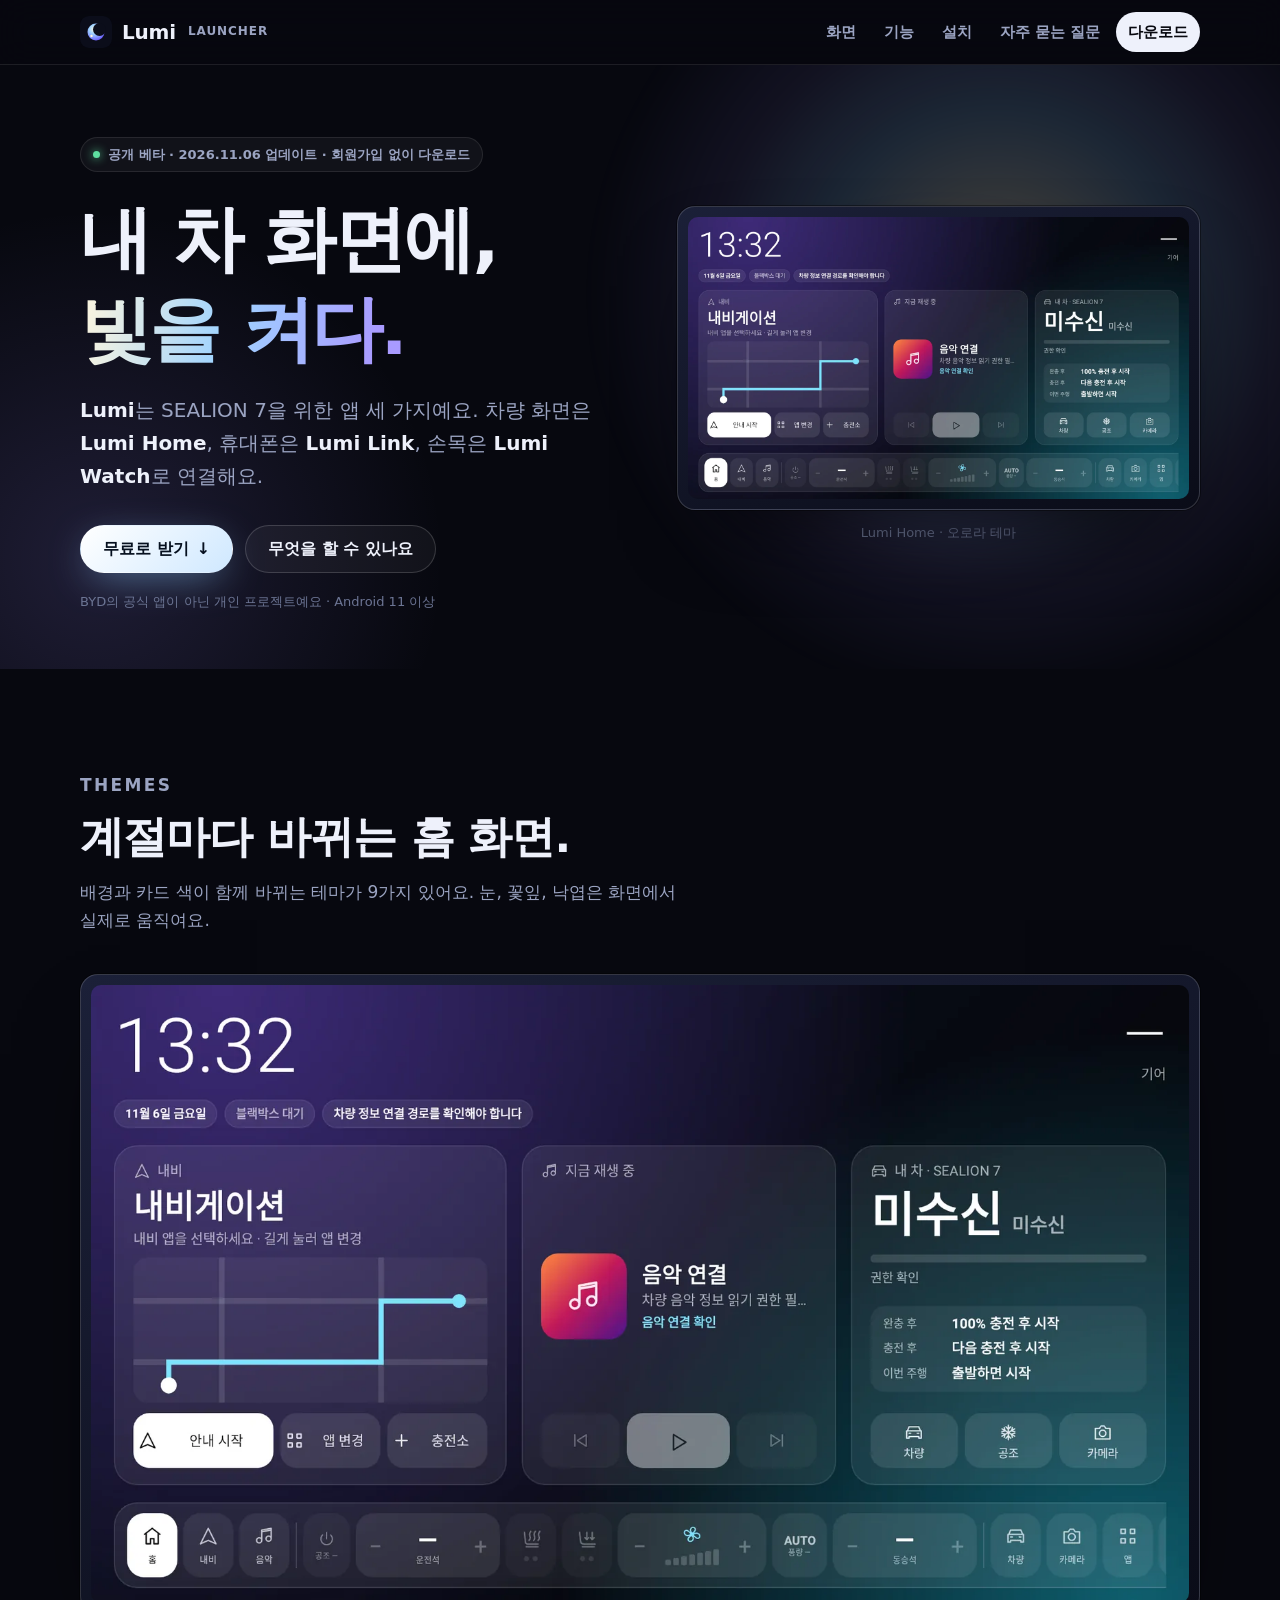
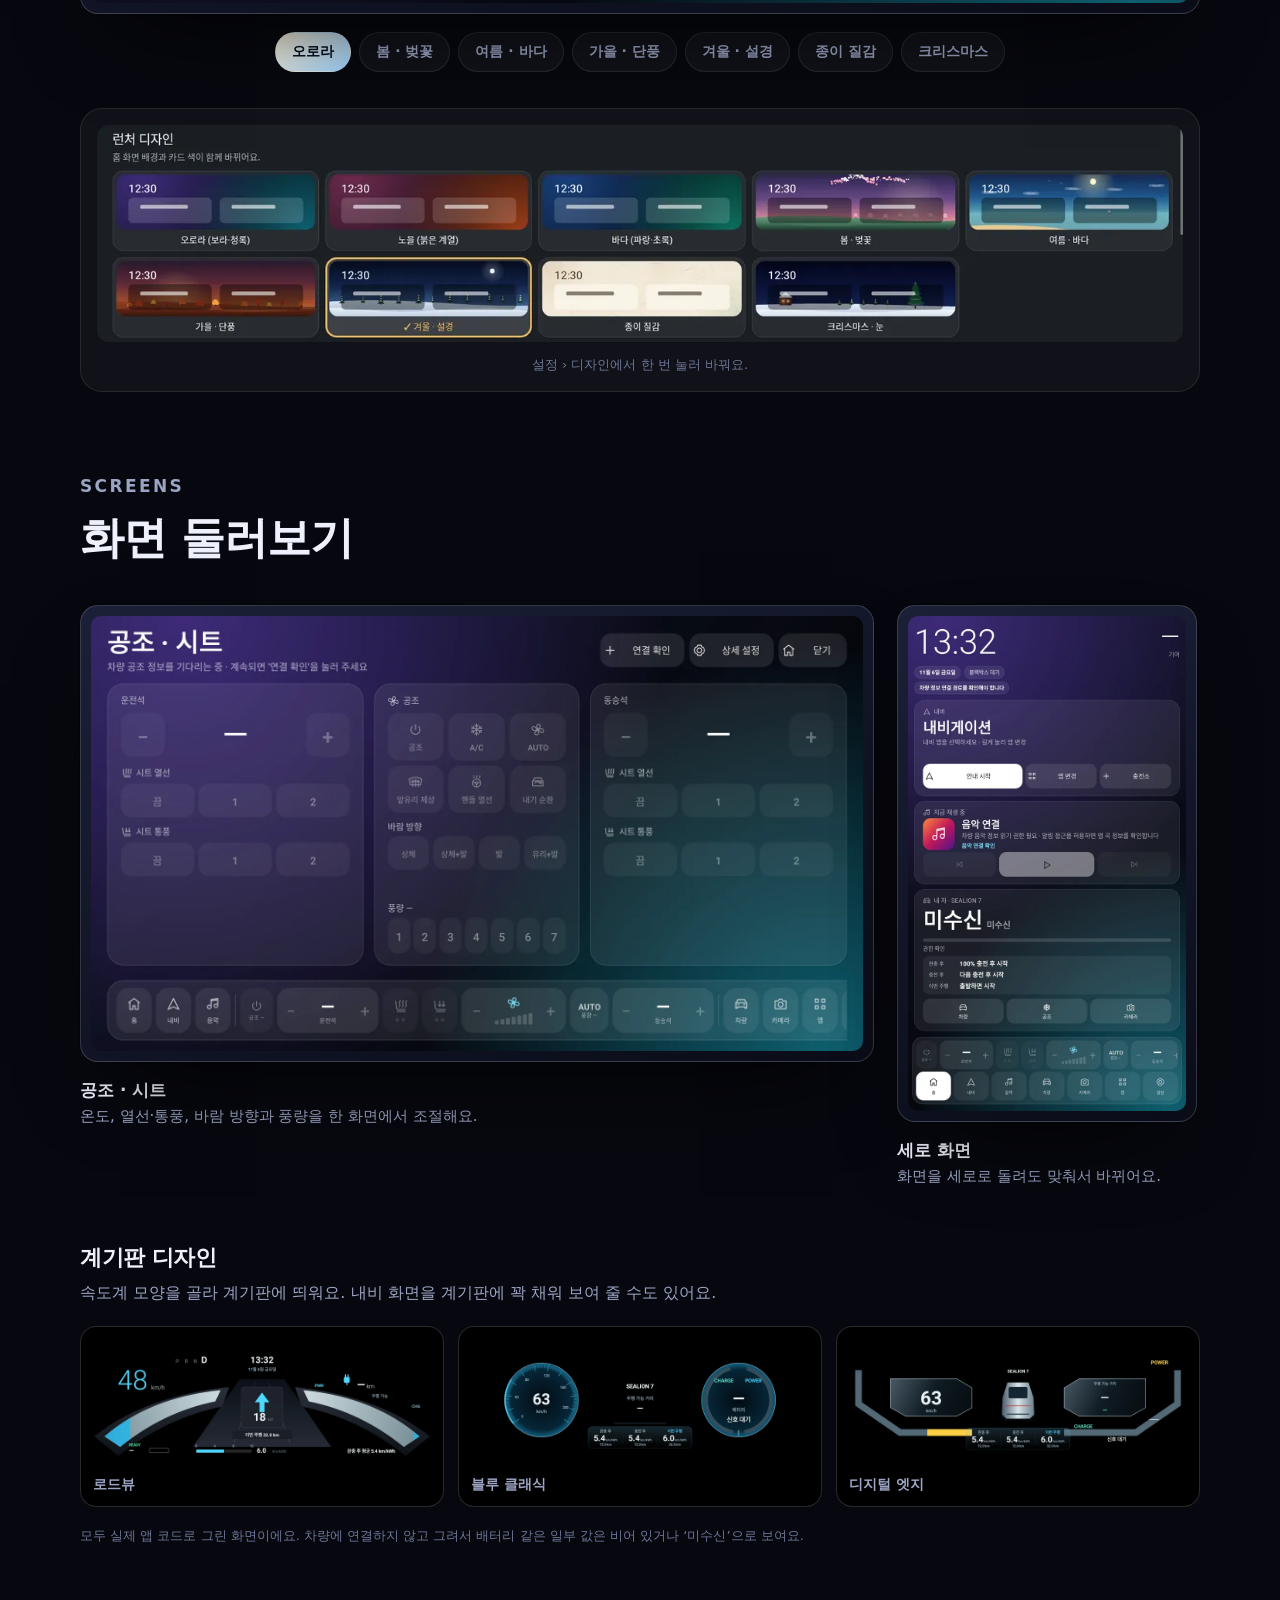
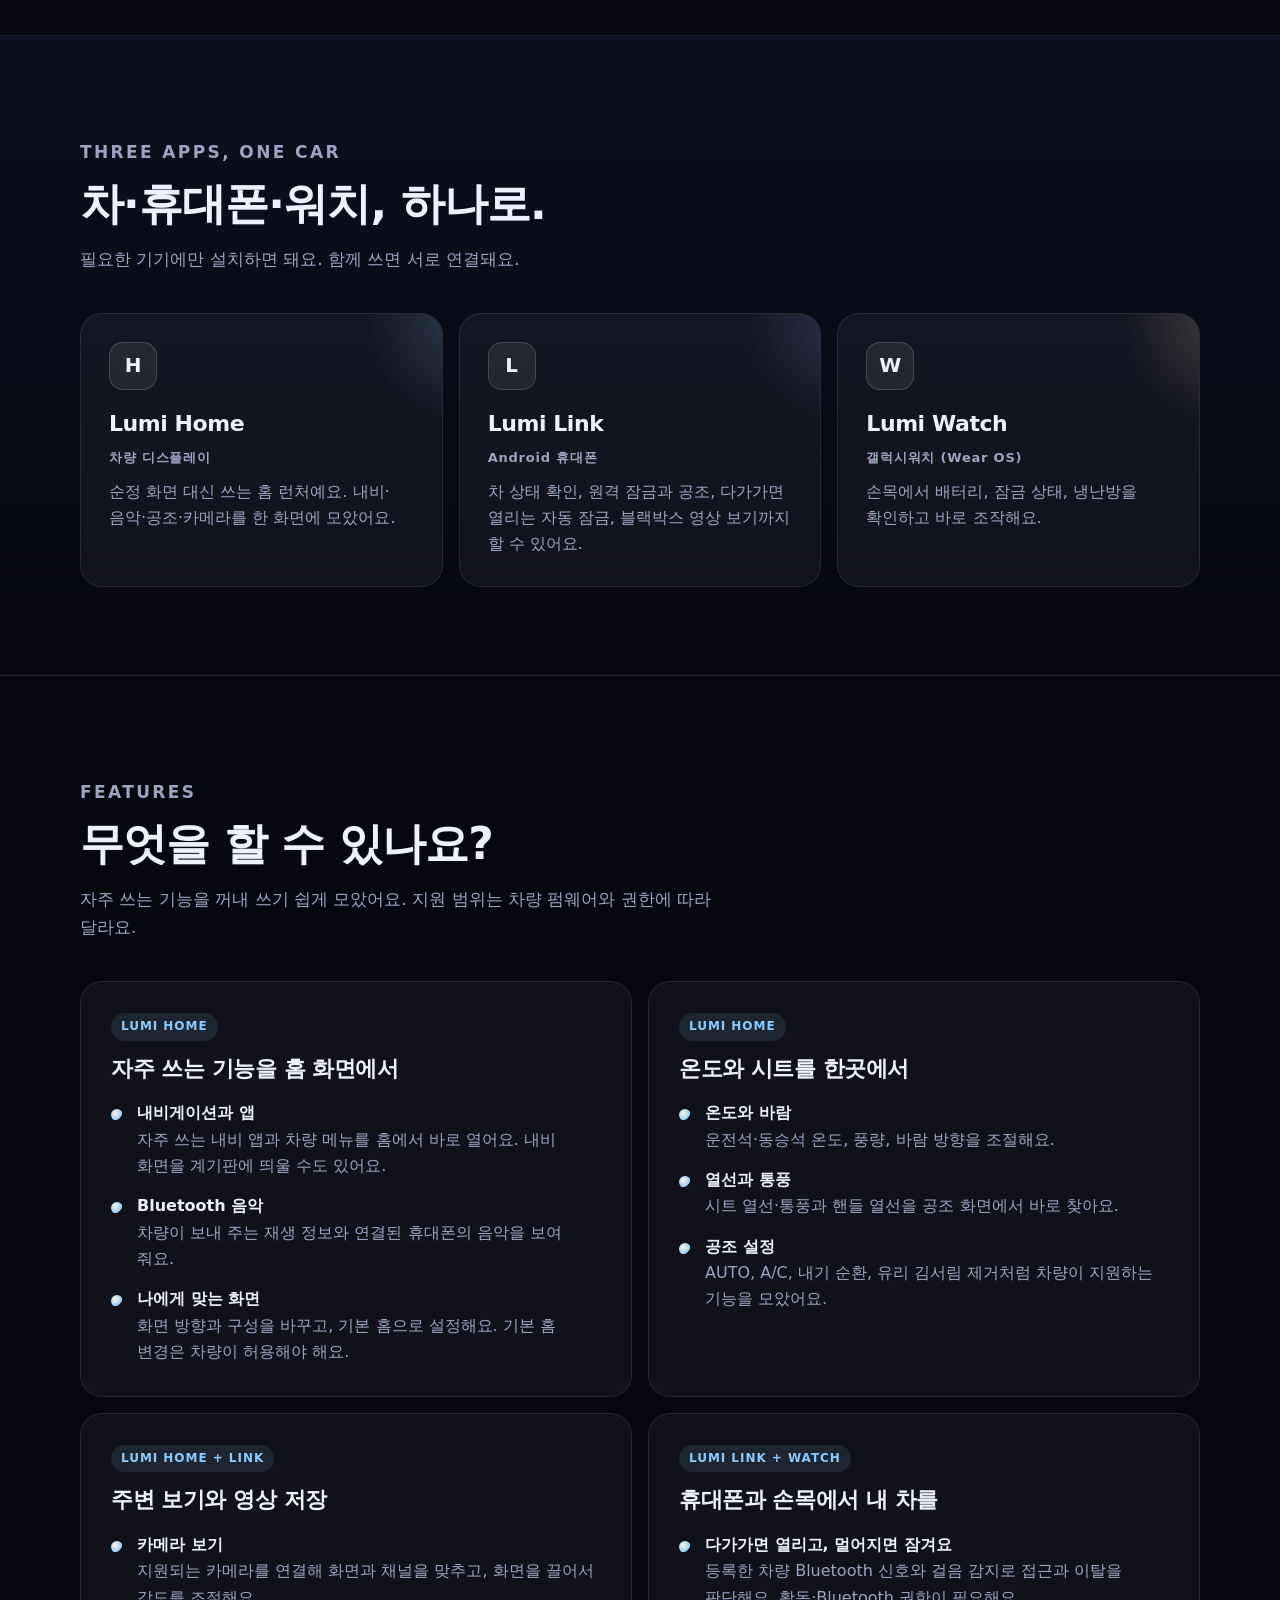
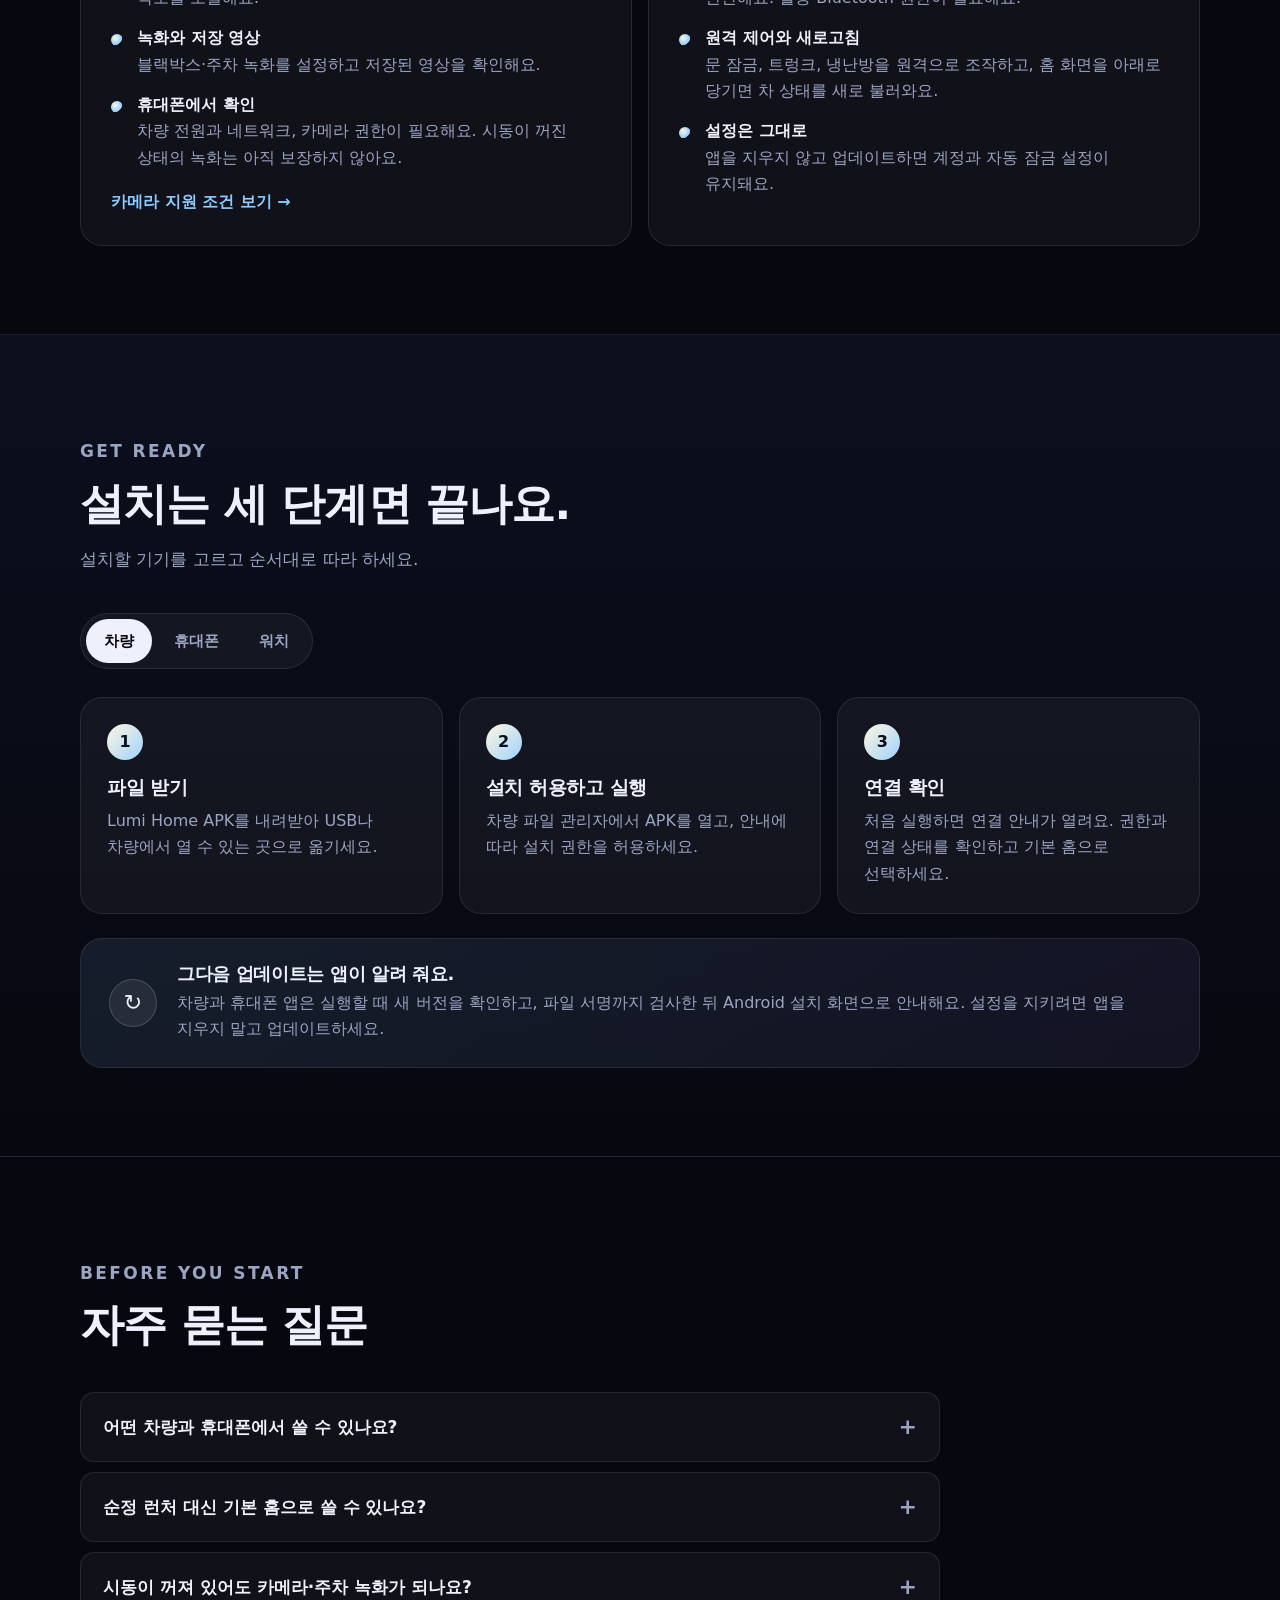
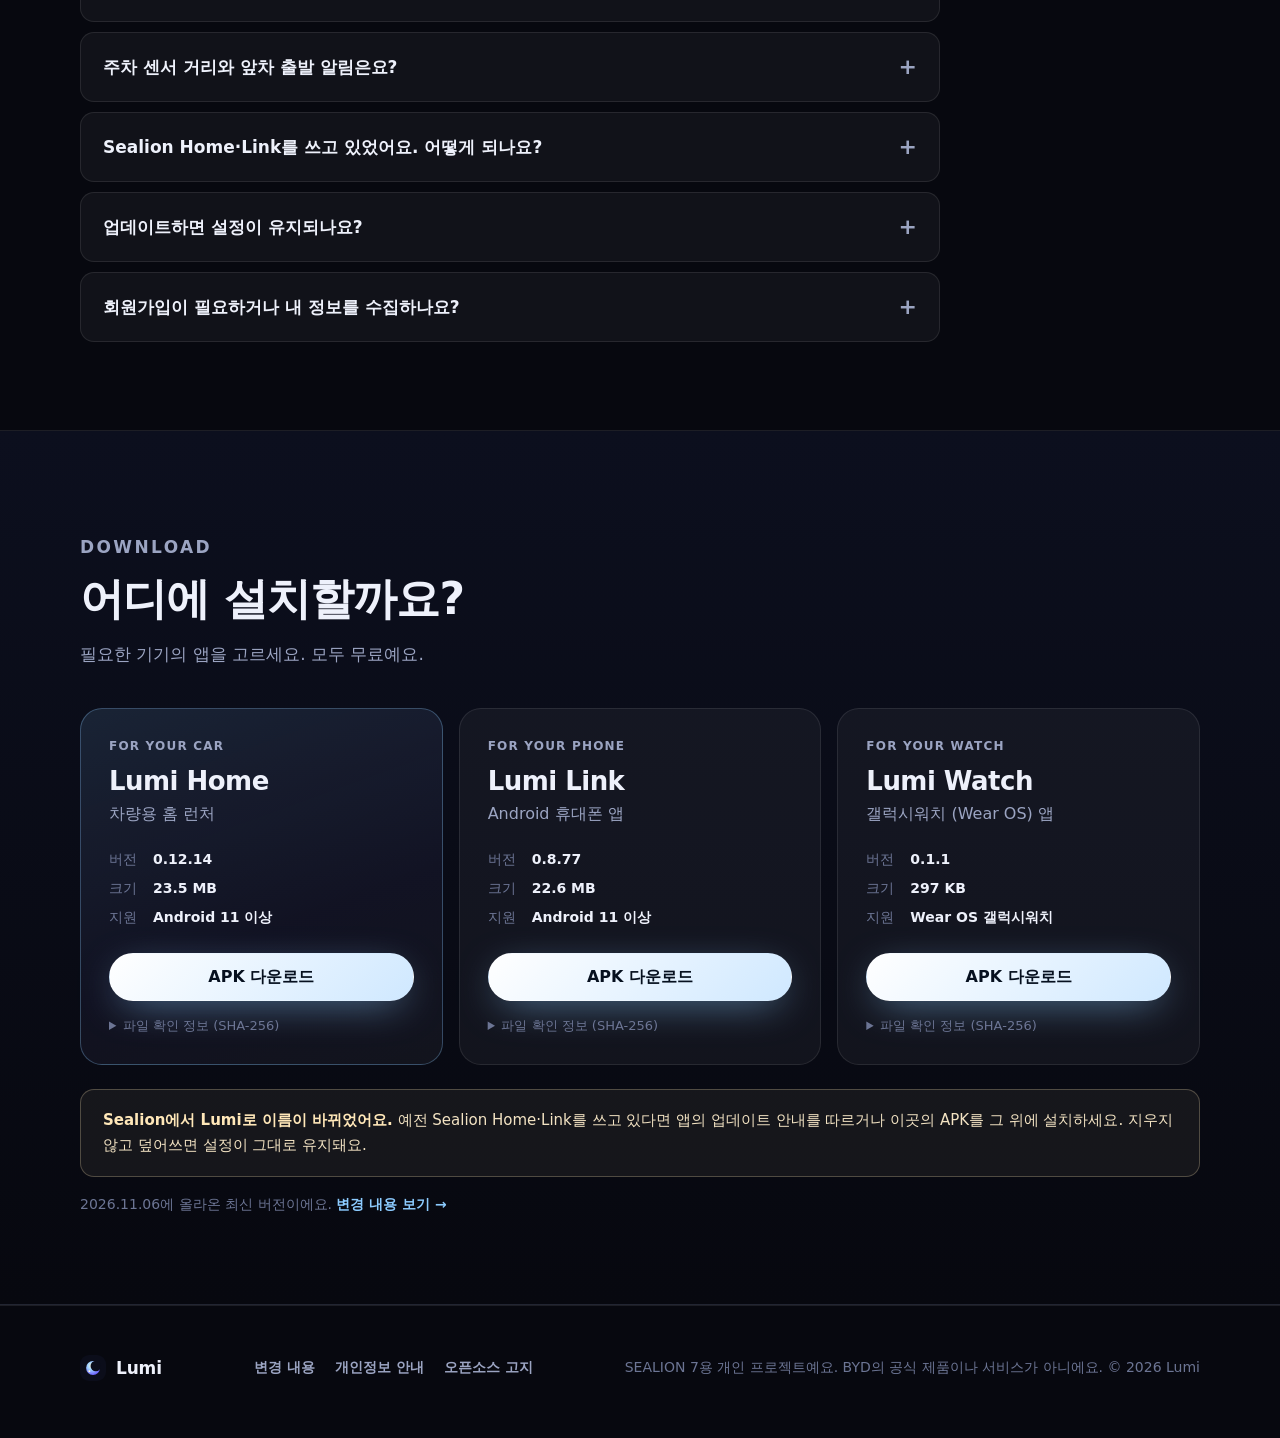
==== cloudflare/site/index.html @ 508a0a5c "lumi-launcher.dev: real launcher screenshots and theme gallery Hero now shows an actual Lumi Home re" ====
<!doctype html>
<html lang="ko">
<head>
<meta charset="utf-8">
<meta name="viewport" content="width=device-width, initial-scale=1">
<meta name="theme-color" content="#07080f">
<title>Lumi Launcher</title>
<meta name="description" content="SEALION 7을 위한 차량 런처 Lumi Home, 휴대폰 앱 Lumi Link, 갤럭시워치 앱 Lumi Watch.">
<meta property="og:title" content="Lumi Launcher">
<meta property="og:description" content="내 차 화면에 빛을 켜다. SEALION 7용 차량 런처 · 휴대폰 · 워치 앱">
<meta property="og:url" content="https://lumi-launcher.dev/">
<link rel="icon" href="assets/mark.svg" type="image/svg+xml">
<link rel="stylesheet" href="assets/site.css?v=lumi-2">
</head>
<body>
<a class="skip-link" href="#main">본문 바로가기</a>

<header class="topbar">
  <div class="wrap">
    <a class="brand" href="#top" aria-label="Lumi 처음으로"><img src="assets/mark.svg" alt="">Lumi<small>Launcher</small></a>
    <nav class="topnav" aria-label="주 메뉴">
      <a href="#gallery">화면</a>
      <a href="#features">기능</a>
      <a href="#install">설치</a>
      <a href="#faq">자주 묻는 질문</a>
      <a class="nav-cta" href="#download">다운로드</a>
    </nav>
  </div>
</header>

<main id="main">
  <div class="hero" id="top">
    <div class="wrap hero-grid">
      <div>
        <span class="chip"><span class="dot" aria-hidden="true"></span><span id="release-status">공개 베타 · 회원가입 없이 다운로드</span></span>
        <h1>내 차 화면에,<br><span class="light">빛을 켜다.</span></h1>
        <p class="lead"><strong>Lumi</strong>는 SEALION 7을 위한 앱 세 가지예요. 차량 화면은 <strong>Lumi Home</strong>, 휴대폰은 <strong>Lumi Link</strong>, 손목은 <strong>Lumi Watch</strong>로 연결해요.</p>
        <div class="hero-actions">
          <a class="btn btn-primary" href="#download">무료로 받기 <span aria-hidden="true">↓</span></a>
          <a class="btn btn-ghost" href="#features">무엇을 할 수 있나요</a>
        </div>
        <p class="hero-note">BYD의 공식 앱이 아닌 개인 프로젝트예요 · Android 11 이상</p>
      </div>

      <figure class="hero-shot">
        <div class="screen"><img src="assets/shots/home-aurora.webp" width="1600" height="900" alt="Lumi Home 홈 화면, 오로라 테마. 내비게이션·음악·내 차 카드와 아래 공조 도크"></div>
        <figcaption>Lumi Home · 오로라 테마</figcaption>
      </figure>
    </div>
  </div>

  <section id="gallery" aria-labelledby="gallery-title">
    <div class="wrap">
      <div class="section-head">
        <p class="eyebrow">Themes</p>
        <h2 id="gallery-title">계절마다 바뀌는 홈 화면.</h2>
        <p>배경과 카드 색이 함께 바뀌는 테마가 9가지 있어요. 눈, 꽃잎, 낙엽은 화면에서 실제로 움직여요.</p>
      </div>
      <div class="theme-viewer">
        <div class="screen"><img id="theme-shot" src="assets/shots/home-aurora.webp" width="1600" height="900" alt="Lumi Home 홈 화면, 오로라 테마"></div>
        <div class="theme-chips" aria-label="테마 고르기"><button type="button" data-theme="aurora" aria-pressed="true">오로라</button><button type="button" data-theme="spring" aria-pressed="false">봄 · 벚꽃</button><button type="button" data-theme="summer" aria-pressed="false">여름 · 바다</button><button type="button" data-theme="autumn" aria-pressed="false">가을 · 단풍</button><button type="button" data-theme="winter" aria-pressed="false">겨울 · 설경</button><button type="button" data-theme="paper" aria-pressed="false">종이 질감</button><button type="button" data-theme="christmas" aria-pressed="false">크리스마스</button></div>
      </div>
      <figure class="shot-wide">
        <img src="assets/shots/themes.webp" width="1400" height="280" alt="설정의 런처 디자인 화면. 오로라, 노을, 바다, 봄·벚꽃, 여름·바다, 가을·단풍, 겨울·설경, 종이 질감, 크리스마스·눈 테마" loading="lazy">
        <figcaption>설정 › 디자인에서 한 번 눌러 바꿔요.</figcaption>
      </figure>

      <div class="section-head sub">
        <p class="eyebrow">Screens</p>
        <h2>화면 둘러보기</h2>
      </div>
      <div class="shots">
        <figure class="shot">
          <div class="screen"><img src="assets/shots/comfort.webp" width="1600" height="900" alt="공조·시트 화면. 운전석·동승석 온도, 시트 열선·통풍, A/C·AUTO·앞유리 제상·핸들 열선, 바람 방향과 풍량" loading="lazy"></div>
          <figcaption><strong>공조 · 시트</strong>온도, 열선·통풍, 바람 방향과 풍량을 한 화면에서 조절해요.</figcaption>
        </figure>
        <figure class="shot portrait">
          <div class="screen"><img src="assets/shots/portrait-home.webp" width="720" height="1280" alt="세로 화면의 Lumi Home" loading="lazy"></div>
          <figcaption><strong>세로 화면</strong>화면을 세로로 돌려도 맞춰서 바뀌어요.</figcaption>
        </figure>
      </div>
      <div class="cluster-set">
        <h3>계기판 디자인</h3>
        <p>속도계 모양을 골라 계기판에 띄워요. 내비 화면을 계기판에 꽉 채워 보여 줄 수도 있어요.</p>
        <div class="cluster-grid">
          <figure><img src="assets/shots/cluster-road.webp" width="1600" height="600" alt="로드뷰 계기판: 속도, 기어, 출력, 이번 주행 거리와 전비" loading="lazy"><figcaption>로드뷰</figcaption></figure>
          <figure><img src="assets/shots/cluster-blue.webp" width="1600" height="600" alt="블루 클래식 계기판: 원형 속도계 두 개" loading="lazy"><figcaption>블루 클래식</figcaption></figure>
          <figure><img src="assets/shots/cluster-edge.webp" width="1600" height="600" alt="디지털 엣지 계기판" loading="lazy"><figcaption>디지털 엣지</figcaption></figure>
        </div>
      </div>
      <p class="caption">모두 실제 앱 코드로 그린 화면이에요. 차량에 연결하지 않고 그려서 배터리 같은 일부 값은 비어 있거나 ‘미수신’으로 보여요.</p>
    </div>
  </section>

  <section class="alt" aria-labelledby="trio-title">
    <div class="wrap">
      <div class="section-head">
        <p class="eyebrow">Three apps, one car</p>
        <h2 id="trio-title">차·휴대폰·워치, 하나로.</h2>
        <p>필요한 기기에만 설치하면 돼요. 함께 쓰면 서로 연결돼요.</p>
      </div>
      <div class="trio">
        <article class="product">
          <div class="badge">H</div>
          <h3>Lumi Home</h3>
          <p class="for">차량 디스플레이</p>
          <p>순정 화면 대신 쓰는 홈 런처예요. 내비·음악·공조·카메라를 한 화면에 모았어요.</p>
        </article>
        <article class="product link">
          <div class="badge">L</div>
          <h3>Lumi Link</h3>
          <p class="for">Android 휴대폰</p>
          <p>차 상태 확인, 원격 잠금과 공조, 다가가면 열리는 자동 잠금, 블랙박스 영상 보기까지 할 수 있어요.</p>
        </article>
        <article class="product watch">
          <div class="badge">W</div>
          <h3>Lumi Watch</h3>
          <p class="for">갤럭시워치 (Wear OS)</p>
          <p>손목에서 배터리, 잠금 상태, 냉난방을 확인하고 바로 조작해요.</p>
        </article>
      </div>
    </div>
  </section>

  <section id="features" aria-labelledby="features-title">
    <div class="wrap">
      <div class="section-head">
        <p class="eyebrow">Features</p>
        <h2 id="features-title">무엇을 할 수 있나요?</h2>
        <p>자주 쓰는 기능을 꺼내 쓰기 쉽게 모았어요. 지원 범위는 차량 펌웨어와 권한에 따라 달라요.</p>
      </div>
      <div class="features">
        <article class="feature">
          <span class="tag">LUMI HOME</span>
          <h3>자주 쓰는 기능을 홈 화면에서</h3>
          <ul>
            <li><strong>내비게이션과 앱</strong>자주 쓰는 내비 앱과 차량 메뉴를 홈에서 바로 열어요. 내비 화면을 계기판에 띄울 수도 있어요.</li>
            <li><strong>Bluetooth 음악</strong>차량이 보내 주는 재생 정보와 연결된 휴대폰의 음악을 보여 줘요.</li>
            <li><strong>나에게 맞는 화면</strong>화면 방향과 구성을 바꾸고, 기본 홈으로 설정해요. 기본 홈 변경은 차량이 허용해야 해요.</li>
          </ul>
        </article>
        <article class="feature">
          <span class="tag">LUMI HOME</span>
          <h3>온도와 시트를 한곳에서</h3>
          <ul>
            <li><strong>온도와 바람</strong>운전석·동승석 온도, 풍량, 바람 방향을 조절해요.</li>
            <li><strong>열선과 통풍</strong>시트 열선·통풍과 핸들 열선을 공조 화면에서 바로 찾아요.</li>
            <li><strong>공조 설정</strong>AUTO, A/C, 내기 순환, 유리 김서림 제거처럼 차량이 지원하는 기능을 모았어요.</li>
          </ul>
        </article>
        <article class="feature">
          <span class="tag">LUMI HOME + LINK</span>
          <h3>주변 보기와 영상 저장</h3>
          <ul>
            <li><strong>카메라 보기</strong>지원되는 카메라를 연결해 화면과 채널을 맞추고, 화면을 끌어서 각도를 조절해요.</li>
            <li><strong>녹화와 저장 영상</strong>블랙박스·주차 녹화를 설정하고 저장된 영상을 확인해요.</li>
            <li><strong>휴대폰에서 확인</strong>차량 전원과 네트워크, 카메라 권한이 필요해요. 시동이 꺼진 상태의 녹화는 아직 보장하지 않아요.</li>
          </ul>
          <a class="more" href="#faq-camera">카메라 지원 조건 보기 →</a>
        </article>
        <article class="feature">
          <span class="tag">LUMI LINK + WATCH</span>
          <h3>휴대폰과 손목에서 내 차를</h3>
          <ul>
            <li><strong>다가가면 열리고, 멀어지면 잠겨요</strong>등록한 차량 Bluetooth 신호와 걸음 감지로 접근과 이탈을 판단해요. 활동·Bluetooth 권한이 필요해요.</li>
            <li><strong>원격 제어와 새로고침</strong>문 잠금, 트렁크, 냉난방을 원격으로 조작하고, 홈 화면을 아래로 당기면 차 상태를 새로 불러와요.</li>
            <li><strong>설정은 그대로</strong>앱을 지우지 않고 업데이트하면 계정과 자동 잠금 설정이 유지돼요.</li>
          </ul>
        </article>
      </div>
          </div>
  </section>

  <section class="alt" id="install" aria-labelledby="install-title">
    <div class="wrap">
      <div class="section-head">
        <p class="eyebrow">Get ready</p>
        <h2 id="install-title">설치는 세 단계면 끝나요.</h2>
        <p>설치할 기기를 고르고 순서대로 따라 하세요.</p>
      </div>
      <div class="tabs" role="tablist" aria-label="설치할 기기">
        <button type="button" role="tab" id="tab-car" aria-selected="true" aria-controls="steps-car" data-tab>차량</button>
        <button type="button" role="tab" id="tab-phone" aria-selected="false" aria-controls="steps-phone" tabindex="-1" data-tab>휴대폰</button>
        <button type="button" role="tab" id="tab-watch" aria-selected="false" aria-controls="steps-watch" tabindex="-1" data-tab>워치</button>
      </div>
      <div class="steps" id="steps-car" role="tabpanel" aria-labelledby="tab-car">
        <article class="step"><h3>파일 받기</h3><p>Lumi Home APK를 내려받아 USB나 차량에서 열 수 있는 곳으로 옮기세요.</p></article>
        <article class="step"><h3>설치 허용하고 실행</h3><p>차량 파일 관리자에서 APK를 열고, 안내에 따라 설치 권한을 허용하세요.</p></article>
        <article class="step"><h3>연결 확인</h3><p>처음 실행하면 연결 안내가 열려요. 권한과 연결 상태를 확인하고 기본 홈으로 선택하세요.</p></article>
      </div>
      <div class="steps" id="steps-phone" role="tabpanel" aria-labelledby="tab-phone" hidden>
        <article class="step"><h3>파일 받기</h3><p>Android 휴대폰에서 Lumi Link APK를 내려받으세요. iPhone용 앱은 없어요.</p></article>
        <article class="step"><h3>설치 승인</h3><p>받은 파일을 열고 브라우저나 파일 관리자의 ‘알 수 없는 앱 설치’를 허용하세요.</p></article>
        <article class="step"><h3>내 차 등록</h3><p>BYD 계정을 연결해 차량을 등록하고, 활동·Bluetooth·근처 기기 권한과 백그라운드 실행을 허용하세요.</p></article>
      </div>
      <div class="steps" id="steps-watch" role="tabpanel" aria-labelledby="tab-watch" hidden>
        <article class="step"><h3>휴대폰에 Lumi Link 준비</h3><p>워치는 휴대폰의 Lumi Link를 통해 차와 연결돼요. 먼저 휴대폰 설치를 마쳐 주세요.</p></article>
        <article class="step"><h3>워치에 APK 보내기</h3><p>워치 설정 → 개발자 옵션에서 무선 디버깅을 켜고, 휴대폰의 설치 도우미 앱으로 Lumi Watch APK를 워치에 설치하세요.</p></article>
        <article class="step"><h3>워치 연결</h3><p>휴대폰 Lumi Link의 ‘갤럭시워치’ 화면을 열고 안내에 따라 워치를 연결하세요.</p></article>
      </div>
      <div class="update-band">
        <div class="icon" aria-hidden="true">↻</div>
        <div>
          <h3>그다음 업데이트는 앱이 알려 줘요.</h3>
          <p>차량과 휴대폰 앱은 실행할 때 새 버전을 확인하고, 파일 서명까지 검사한 뒤 Android 설치 화면으로 안내해요. 설정을 지키려면 앱을 지우지 말고 업데이트하세요.</p>
        </div>
      </div>
    </div>
  </section>

  <section id="faq" aria-labelledby="faq-title">
    <div class="wrap">
      <div class="section-head">
        <p class="eyebrow">Before you start</p>
        <h2 id="faq-title">자주 묻는 질문</h2>
      </div>
      <div class="faq">
        <details><summary>어떤 차량과 휴대폰에서 쓸 수 있나요?</summary><p>SEALION 7의 Android 차량 디스플레이를 기준으로 만들고 있어요. 최소 Android 11이 필요하고, 차량 펌웨어와 권한에 따라 쓸 수 있는 기능이 달라요. Lumi Link는 Android 휴대폰 전용이에요.</p></details>
        <details><summary>순정 런처 대신 기본 홈으로 쓸 수 있나요?</summary><p>차량이 기본 홈 앱 변경을 허용해야 해요. 설정에서 기본 런처 설정·유지를 시도할 수 있지만, 차량 펌웨어 정책에 따라 적용되지 않을 수 있어요.</p></details>
        <details id="faq-camera"><summary>시동이 꺼져 있어도 카메라·주차 녹화가 되나요?</summary><p>카메라와 본체 전원, 네트워크가 유지되고 차량이 관련 권한을 줘야 해요. 지금은 시동이 꺼진 상태의 녹화와 원격 영상을 보장하지 않아요.</p></details>
        <details><summary>주차 센서 거리와 앞차 출발 알림은요?</summary><p>차량이 거리 값과 출발 신호를 보내 줘야 해요. 신호가 들어오지 않으면 거리나 알림을 임의로 만들어 보여 주지 않아요.</p></details>
        <details><summary>Sealion Home·Link를 쓰고 있었어요. 어떻게 되나요?</summary><p>이름만 Lumi로 바뀐 같은 앱이에요. 앱의 업데이트 안내에 따라 설치하면 Lumi Home·Lumi Link로 바뀌고, 계정·차량 등록·연결·자동 잠금 설정이 그대로 유지돼요. 그다음 업데이트는 이 사이트(lumi-launcher.dev)에서 받아요.</p></details>
        <details><summary>업데이트하면 설정이 유지되나요?</summary><p>같은 앱을 지우지 않고 업데이트하면 유지돼요. 앱을 지우거나 앱 데이터를 삭제하면 다시 설정해야 해요.</p></details>
        <details><summary>회원가입이 필요하거나 내 정보를 수집하나요?</summary><p>다운로드에는 회원가입이 필요 없어요. 이 사이트에는 광고나 방문 분석 스크립트가 없어요. 차량 계정이 필요한 기능은 앱 안에서 따로 연결해요. 자세한 내용은 <a href="privacy.html">개인정보 안내</a>를 확인하세요.</p></details>
      </div>
    </div>
  </section>

  <section class="alt" id="download" aria-labelledby="download-title">
    <div class="wrap">
      <div class="section-head">
        <p class="eyebrow">Download</p>
        <h2 id="download-title">어디에 설치할까요?</h2>
        <p>필요한 기기의 앱을 고르세요. 모두 무료예요.</p>
      </div>
      <div class="downloads">
        <article class="dl featured">
          <span class="for">FOR YOUR CAR</span>
          <h3>Lumi Home</h3>
          <p class="desc">차량용 홈 런처</p>
          <dl><dt>버전</dt><dd data-release="vehicle-version">—</dd><dt>크기</dt><dd data-release="vehicle-size">—</dd><dt>지원</dt><dd>Android 11 이상</dd></dl>
          <a class="btn btn-primary is-disabled" data-app="vehicle" aria-disabled="true">준비 중</a>
          <details><summary>파일 확인 정보 (SHA-256)</summary><p data-release="vehicle-hash">불러오는 중…</p></details>
        </article>
        <article class="dl">
          <span class="for">FOR YOUR PHONE</span>
          <h3>Lumi Link</h3>
          <p class="desc">Android 휴대폰 앱</p>
          <dl><dt>버전</dt><dd data-release="phone-version">—</dd><dt>크기</dt><dd data-release="phone-size">—</dd><dt>지원</dt><dd>Android 11 이상</dd></dl>
          <a class="btn btn-primary is-disabled" data-app="phone" aria-disabled="true">준비 중</a>
          <details><summary>파일 확인 정보 (SHA-256)</summary><p data-release="phone-hash">불러오는 중…</p></details>
        </article>
        <article class="dl">
          <span class="for">FOR YOUR WATCH</span>
          <h3>Lumi Watch</h3>
          <p class="desc">갤럭시워치 (Wear OS) 앱</p>
          <dl><dt>버전</dt><dd>0.1.1</dd><dt>크기</dt><dd>297 KB</dd><dt>지원</dt><dd>Wear OS 갤럭시워치</dd></dl>
          <a class="btn btn-primary" href="downloads/LumiWatch-0.1.1-watch-release.apk" download>APK 다운로드</a>
          <details><summary>파일 확인 정보 (SHA-256)</summary><p>b68e94eddda10e198ff79092c99ccf0baa68bc56e330c07535e23e4c1959f84b</p></details>
        </article>
      </div>
      <p class="notice"><strong>Sealion에서 Lumi로 이름이 바뀌었어요.</strong> 예전 Sealion Home·Link를 쓰고 있다면 앱의 업데이트 안내를 따르거나 이곳의 APK를 그 위에 설치하세요. 지우지 않고 덮어쓰면 설정이 그대로 유지돼요.</p>
      <p class="status-line" id="download-status">최신 버전 정보를 불러오는 중이에요. <a class="text-link" href="release-notes.html">변경 내용 보기 →</a></p>
    </div>
  </section>
</main>

<footer class="footer">
  <div class="wrap">
    <a class="brand" href="#top"><img src="assets/mark.svg" alt="">Lumi</a>
    <nav aria-label="사이트 정보">
      <a href="release-notes.html">변경 내용</a>
      <a href="privacy.html">개인정보 안내</a>
      <a href="licenses.html">오픈소스 고지</a>
    </nav>
    <p>SEALION 7용 개인 프로젝트예요. BYD의 공식 제품이나 서비스가 아니에요. © 2026 Lumi</p>
  </div>
</footer>
<script src="assets/site.js?v=lumi-2" defer></script>
</body>
</html>
---- cloudflare/site/assets/site.css ----
/* Lumi — lumi-launcher.dev */
:root {
  color-scheme: dark;
  --bg: #07080f;
  --bg-2: #0c0f1e;
  --surface: rgba(255, 255, 255, .045);
  --surface-2: rgba(255, 255, 255, .075);
  --line: rgba(255, 255, 255, .09);
  --line-strong: rgba(255, 255, 255, .16);
  --ink: #eef1fb;
  --muted: #9ba4c2;
  --faint: #6c7594;
  --accent: #8ccbff;
  --accent-ink: #06101f;
  --violet: #9d8cff;
  --glow: #ffe7b8;
  --radius: 22px;
  --radius-sm: 14px;
  --wrap: 1120px;
  --font: "Pretendard", -apple-system, BlinkMacSystemFont, "Apple SD Gothic Neo", "Noto Sans KR", "Malgun Gothic", system-ui, sans-serif;
}

*, *::before, *::after { box-sizing: border-box; }
html { scroll-behavior: smooth; -webkit-text-size-adjust: 100%; }
@media (prefers-reduced-motion: reduce) { html { scroll-behavior: auto; } *, *::before, *::after { animation: none !important; transition: none !important; } }
body {
  margin: 0;
  background: var(--bg);
  color: var(--ink);
  font-family: var(--font);
  font-size: 16px;
  line-height: 1.65;
  word-break: keep-all;
  overflow-wrap: anywhere;
  -webkit-font-smoothing: antialiased;
}
img, svg { display: block; max-width: 100%; }
a { color: inherit; }
h1, h2, h3 { line-height: 1.25; margin: 0; letter-spacing: -.02em; }
p { margin: 0; }
::selection { background: rgba(140, 203, 255, .35); }
:focus-visible { outline: 2px solid var(--accent); outline-offset: 3px; border-radius: 8px; }

.wrap { width: min(var(--wrap), 100% - 32px); margin-inline: auto; }
.skip-link { position: absolute; left: 16px; top: -60px; z-index: 50; padding: 10px 14px; background: var(--ink); color: var(--bg); border-radius: 10px; text-decoration: none; font-weight: 700; }
.skip-link:focus { top: 12px; }

/* ── Top bar ─────────────────────────────── */
.topbar {
  position: sticky; top: 0; z-index: 20;
  background: rgba(7, 8, 15, .72);
  backdrop-filter: saturate(1.4) blur(16px);
  -webkit-backdrop-filter: saturate(1.4) blur(16px);
  border-bottom: 1px solid var(--line);
}
.topbar .wrap { display: flex; align-items: center; gap: 16px; height: 64px; }
.brand { display: inline-flex; align-items: center; gap: 10px; text-decoration: none; font-weight: 800; font-size: 20px; letter-spacing: -.01em; }
.brand img { width: 32px; height: 32px; border-radius: 9px; }
.brand small { font-weight: 600; font-size: 12px; color: var(--muted); letter-spacing: .08em; text-transform: uppercase; margin-left: 2px; }
.topnav { margin-left: auto; display: flex; gap: 4px; }
.topnav a { padding: 8px 12px; border-radius: 999px; color: var(--muted); text-decoration: none; font-size: 15px; font-weight: 600; }
.topnav a:hover { color: var(--ink); background: var(--surface); }
.topnav .nav-cta { background: var(--ink); color: var(--bg); }
.topnav .nav-cta:hover { background: #fff; color: var(--bg); }
@media (max-width: 720px) {
  .topnav a:not(.nav-cta) { display: none; }
  .brand small { display: none; }
}

/* ── Buttons ─────────────────────────────── */
.btn {
  display: inline-flex; align-items: center; justify-content: center; gap: 8px;
  min-height: 48px; padding: 0 22px; border-radius: 999px;
  font: inherit; font-weight: 700; font-size: 16px; text-decoration: none; cursor: pointer;
  border: 1px solid transparent; transition: transform .15s ease, background .15s ease, border-color .15s ease;
}
.btn:active { transform: scale(.98); }
.btn-primary { background: linear-gradient(135deg, #ffffff, #cfe8ff); color: var(--accent-ink); box-shadow: 0 10px 40px -12px rgba(140, 203, 255, .7); }
.btn-primary:hover { background: #fff; }
.btn-ghost { background: var(--surface); border-color: var(--line-strong); color: var(--ink); }
.btn-ghost:hover { background: var(--surface-2); }
.btn.is-disabled { opacity: .45; pointer-events: none; }

/* ── Hero ────────────────────────────────── */
.hero { position: relative; overflow: hidden; padding: 72px 0 56px; isolation: isolate; }
.hero::before {
  content: ""; position: absolute; z-index: -1; inset: -30% -10% auto auto; width: 820px; height: 820px;
  background: radial-gradient(closest-side, rgba(255, 231, 184, .28), rgba(140, 203, 255, .16) 45%, rgba(157, 140, 255, .08) 70%, transparent);
  filter: blur(10px);
}
.hero::after {
  content: ""; position: absolute; z-index: -1; inset: auto auto -40% -20%; width: 700px; height: 700px;
  background: radial-gradient(closest-side, rgba(157, 140, 255, .16), transparent);
}
.hero-grid { display: grid; grid-template-columns: 1.05fr 1fr; gap: 48px; align-items: center; }
.chip { display: inline-flex; align-items: center; gap: 8px; padding: 6px 12px; border-radius: 999px; background: var(--surface); border: 1px solid var(--line); color: var(--muted); font-size: 13px; font-weight: 600; }
.chip .dot { width: 7px; height: 7px; border-radius: 50%; background: #5ee0a0; box-shadow: 0 0 10px #5ee0a0; }
.hero h1 { margin-top: 22px; font-size: clamp(40px, 6.4vw, 72px); font-weight: 800; letter-spacing: -.035em; }
.hero h1 .light { background: linear-gradient(100deg, #fff6dd 0%, #9fd3ff 45%, #a99bff 90%); -webkit-background-clip: text; background-clip: text; color: transparent; }
.hero .lead { margin-top: 20px; font-size: clamp(17px, 2vw, 20px); color: var(--muted); max-width: 34em; }
.hero .lead strong { color: var(--ink); font-weight: 700; }
.hero-actions { display: flex; flex-wrap: wrap; gap: 12px; margin-top: 32px; }
.hero-note { margin-top: 18px; font-size: 13px; color: var(--faint); }

/* Device collage */
.devices { position: relative; aspect-ratio: 1.08; max-width: 560px; justify-self: center; width: 100%; }
.dev { position: absolute; border-radius: 22px; background: linear-gradient(160deg, #161a30, #0b0d1a); border: 1px solid var(--line-strong); box-shadow: 0 30px 80px -30px rgba(0, 0, 0, .9), inset 0 1px 0 rgba(255, 255, 255, .06); overflow: hidden; }
.dev-car { left: 0; top: 6%; width: 92%; aspect-ratio: 16 / 10; padding: 4.5%; display: grid; grid-template-columns: 1.4fr 1fr; grid-template-rows: 1fr auto; gap: 4%; }
.dev-car .tile { border-radius: 12px; background: var(--surface); border: 1px solid var(--line); padding: 8%; display: flex; flex-direction: column; justify-content: space-between; min-width: 0; }
.dev-car .tile b { font-size: clamp(10px, 1.5vw, 14px); color: var(--muted); font-weight: 600; }
.dev-car .tile em { font-style: normal; font-size: clamp(18px, 3.4vw, 34px); font-weight: 800; letter-spacing: -.03em; }
.dev-car .map { background: radial-gradient(circle at 70% 40%, rgba(140, 203, 255, .35), transparent 40%), repeating-linear-gradient(35deg, rgba(255,255,255,.05) 0 2px, transparent 2px 22px), repeating-linear-gradient(-55deg, rgba(255,255,255,.04) 0 2px, transparent 2px 30px), #0e1326; }
.dev-car .route { width: 62%; height: 4px; border-radius: 4px; background: linear-gradient(90deg, #9fd3ff, #fff6dd); box-shadow: 0 0 14px #9fd3ff; }
.dev-car .side { display: grid; gap: 8%; grid-template-rows: 1fr 1fr; min-height: 0; }
.dev-car .dock { grid-column: 1 / -1; display: flex; justify-content: space-around; padding: 3% 4%; border-radius: 999px; background: rgba(255, 255, 255, .06); border: 1px solid var(--line); }
.dev-car .dock i { width: clamp(14px, 2.6vw, 24px); aspect-ratio: 1; border-radius: 50%; background: var(--surface-2); border: 1px solid var(--line-strong); }
.dev-car .dock i:nth-child(3) { background: linear-gradient(135deg, #fff6dd, #9fd3ff); border-color: transparent; }
.dev-phone { right: 2%; bottom: 0; width: 30%; aspect-ratio: 9 / 18.5; border-radius: 26px; padding: 9% 8%; display: flex; flex-direction: column; gap: 6%; }
.dev-phone .notch { width: 34%; height: 4px; border-radius: 4px; background: var(--line-strong); align-self: center; }
.dev-phone .car-art { flex: 1; border-radius: 14px; background: radial-gradient(ellipse at 50% 70%, rgba(140, 203, 255, .3), transparent 60%), var(--surface); border: 1px solid var(--line); display: grid; place-items: center; font-weight: 800; font-size: clamp(8px, 1.45vw, 15px); white-space: nowrap; letter-spacing: -.01em; }
.dev-phone .pill { height: 12%; border-radius: 12px; background: var(--surface-2); border: 1px solid var(--line); display: grid; place-items: center; font-size: clamp(9px, 1.3vw, 12px); color: var(--muted); font-weight: 700; }
.dev-phone .pill.on { background: linear-gradient(135deg, rgba(255, 246, 221, .9), rgba(159, 211, 255, .9)); color: var(--accent-ink); border-color: transparent; }
.dev-watch { left: 8%; bottom: 2%; width: 23%; aspect-ratio: 1; border-radius: 50%; display: grid; place-items: center; text-align: center; border-width: 3px; }
.dev-watch b { display: block; font-size: clamp(16px, 2.8vw, 26px); font-weight: 800; letter-spacing: -.03em; }
.dev-watch span { font-size: clamp(9px, 1.2vw, 11px); color: var(--muted); font-weight: 600; }

@media (max-width: 900px) {
  .hero { padding-top: 48px; }
  .hero-grid { grid-template-columns: 1fr; gap: 40px; }
  .devices { max-width: 520px; }
}

/* ── Sections ────────────────────────────── */
section { padding: 88px 0; }
.section-head { max-width: 640px; margin-bottom: 40px; }
.eyebrow { font-size: 13px; font-weight: 700; letter-spacing: .14em; text-transform: uppercase; color: var(--accent); }
.section-head h2 { margin-top: 10px; font-size: clamp(30px, 4.2vw, 44px); font-weight: 800; }
.section-head p { margin-top: 14px; color: var(--muted); font-size: 17px; }
.alt { background: linear-gradient(180deg, var(--bg-2), var(--bg)); border-top: 1px solid var(--line); border-bottom: 1px solid var(--line); }

/* Product trio */
.trio { display: grid; grid-template-columns: repeat(3, 1fr); gap: 16px; }
.product { position: relative; padding: 28px; border-radius: var(--radius); background: var(--surface); border: 1px solid var(--line); overflow: hidden; }
.product::before { content: ""; position: absolute; inset: -40% -40% auto auto; width: 220px; height: 220px; background: radial-gradient(closest-side, var(--tint, rgba(140, 203, 255, .22)), transparent); }
.product .badge { position: relative; width: 48px; height: 48px; border-radius: 14px; display: grid; place-items: center; font-weight: 800; font-size: 20px; background: var(--surface-2); border: 1px solid var(--line-strong); }
.product h3 { position: relative; margin-top: 20px; font-size: 22px; font-weight: 800; }
.product .for { position: relative; font-size: 13px; font-weight: 700; color: var(--muted); letter-spacing: .06em; }
.product p { position: relative; margin-top: 10px; color: var(--muted); }
.product.link { --tint: rgba(157, 140, 255, .24); }
.product.watch { --tint: rgba(255, 231, 184, .2); }
@media (max-width: 860px) { .trio { grid-template-columns: 1fr; } }

/* Features */
.features { display: grid; grid-template-columns: repeat(2, 1fr); gap: 16px; }
.feature { padding: 30px; border-radius: var(--radius); background: var(--surface); border: 1px solid var(--line); }
.feature .tag { display: inline-block; font-size: 12px; font-weight: 700; letter-spacing: .08em; color: var(--accent); background: rgba(140, 203, 255, .1); padding: 4px 10px; border-radius: 999px; }
.feature h3 { margin-top: 14px; font-size: 22px; font-weight: 800; }
.feature ul { list-style: none; margin: 18px 0 0; padding: 0; display: grid; gap: 14px; }
.feature li { padding-left: 26px; position: relative; color: var(--muted); }
.feature li::before { content: ""; position: absolute; left: 0; top: .55em; width: 12px; height: 12px; border-radius: 50%; background: radial-gradient(circle at 35% 35%, #fff6dd, #8ccbff 60%, transparent 62%); }
.feature li strong { display: block; color: var(--ink); font-weight: 700; }
.feature .more { display: inline-block; margin-top: 18px; font-weight: 700; color: var(--accent); text-decoration: none; }
.feature .more:hover { text-decoration: underline; }
.caption { margin-top: 18px; font-size: 13px; color: var(--faint); }
@media (max-width: 860px) { .features { grid-template-columns: 1fr; } }

/* Install tabs */
.tabs { display: inline-flex; gap: 4px; padding: 5px; border-radius: 999px; background: var(--surface); border: 1px solid var(--line); margin-bottom: 28px; flex-wrap: wrap; }
.tabs button { font: inherit; font-size: 15px; font-weight: 700; color: var(--muted); background: transparent; border: 0; padding: 10px 18px; border-radius: 999px; cursor: pointer; min-height: 44px; }
.tabs button[aria-selected="true"] { background: var(--ink); color: var(--bg); }
.steps { display: grid; grid-template-columns: repeat(3, 1fr); gap: 16px; counter-reset: step; }
.steps[hidden] { display: none; }
.step { padding: 26px; border-radius: var(--radius); background: var(--surface); border: 1px solid var(--line); }
.step::before { counter-increment: step; content: counter(step); display: grid; place-items: center; width: 36px; height: 36px; border-radius: 50%; font-weight: 800; background: linear-gradient(135deg, #fff6dd, #9fd3ff); color: var(--accent-ink); }
.step h3 { margin-top: 16px; font-size: 19px; font-weight: 800; }
.step p { margin-top: 8px; color: var(--muted); }
@media (max-width: 860px) { .steps { grid-template-columns: 1fr; } }
.update-band { margin-top: 24px; display: flex; gap: 20px; align-items: center; padding: 24px 28px; border-radius: var(--radius); border: 1px solid var(--line); background: linear-gradient(120deg, rgba(140, 203, 255, .1), rgba(157, 140, 255, .08)); }
.update-band .icon { flex: none; width: 48px; height: 48px; border-radius: 50%; display: grid; place-items: center; font-size: 22px; background: var(--surface-2); border: 1px solid var(--line-strong); }
.update-band h3 { font-size: 18px; font-weight: 800; }
.update-band p { margin-top: 4px; color: var(--muted); }
@media (max-width: 600px) { .update-band { flex-direction: column; align-items: flex-start; } }

/* FAQ */
.faq { display: grid; gap: 10px; max-width: 860px; }
.faq details { border-radius: var(--radius-sm); background: var(--surface); border: 1px solid var(--line); }
.faq summary { list-style: none; cursor: pointer; padding: 20px 56px 20px 22px; font-weight: 700; font-size: 17px; position: relative; }
.faq summary::-webkit-details-marker { display: none; }
.faq summary::after { content: "+"; position: absolute; right: 22px; top: 50%; transform: translateY(-50%); font-size: 22px; color: var(--muted); transition: transform .2s; }
.faq details[open] summary::after { transform: translateY(-50%) rotate(45deg); }
.faq details p { padding: 0 22px 22px; color: var(--muted); }
.faq details p a { color: var(--accent); }

/* Downloads */
.downloads { display: grid; grid-template-columns: repeat(3, 1fr); gap: 16px; }
.dl { display: flex; flex-direction: column; padding: 28px; border-radius: var(--radius); background: var(--surface); border: 1px solid var(--line); }
.dl.featured { background: linear-gradient(160deg, rgba(140, 203, 255, .12), rgba(157, 140, 255, .06) 60%, var(--surface)); border-color: rgba(140, 203, 255, .3); }
.dl .for { font-size: 12px; font-weight: 700; letter-spacing: .1em; color: var(--muted); }
.dl h3 { margin-top: 8px; font-size: 26px; font-weight: 800; }
.dl .desc { margin-top: 4px; color: var(--muted); }
.dl dl { margin: 20px 0 24px; display: grid; grid-template-columns: auto 1fr; gap: 6px 16px; font-size: 14px; }
.dl dt { color: var(--faint); }
.dl dd { margin: 0; font-weight: 700; }
.dl .btn { margin-top: auto; width: 100%; }
.dl details { margin-top: 14px; font-size: 13px; color: var(--faint); }
.dl details summary { cursor: pointer; }
.dl details p { margin-top: 8px; font-family: ui-monospace, SFMono-Regular, Menlo, monospace; font-size: 12px; white-space: pre-line; word-break: break-all; }
@media (max-width: 960px) { .downloads { grid-template-columns: 1fr; } }
.notice { margin-top: 24px; padding: 18px 22px; border-radius: var(--radius-sm); border: 1px solid rgba(255, 231, 184, .25); background: rgba(255, 231, 184, .06); color: #f3e3c3; font-size: 15px; }
.notice strong { color: var(--glow); }
.status-line { margin-top: 16px; font-size: 14px; color: var(--faint); }
.text-link { color: var(--accent); font-weight: 700; text-decoration: none; }
.text-link:hover { text-decoration: underline; }

/* Footer */
.footer { padding: 48px 0 56px; border-top: 1px solid var(--line); color: var(--faint); font-size: 14px; }
.footer .wrap { display: flex; flex-wrap: wrap; gap: 20px 32px; align-items: center; justify-content: space-between; }
.footer nav { display: flex; flex-wrap: wrap; gap: 6px 20px; }
.footer a { color: var(--muted); text-decoration: none; font-weight: 600; }
.footer a:hover { color: var(--ink); }
.footer .brand { color: var(--ink); font-size: 17px; }
.footer .brand img { width: 26px; height: 26px; }

/* Document pages (privacy, licenses, release notes) */
.doc-main { width: min(760px, 100% - 32px); margin: 0 auto; padding: 56px 0 96px; }
.doc-main .back-link { display: inline-block; color: var(--muted); text-decoration: none; font-weight: 600; margin-bottom: 28px; }
.doc-main .back-link:hover { color: var(--ink); }
.doc-main h1 { font-size: clamp(32px, 5vw, 46px); font-weight: 800; }
.doc-main .article-intro { margin-top: 14px; color: var(--muted); font-size: 18px; }
.doc-main h2 { margin-top: 44px; font-size: 22px; font-weight: 800; padding-top: 28px; border-top: 1px solid var(--line); }
.doc-main p { margin-top: 12px; color: var(--muted); }
.doc-main .eyebrow { margin-top: 6px; color: var(--accent); font-size: 12px; }
.doc-main ul { margin: 14px 0 0; padding-left: 20px; color: var(--muted); display: grid; gap: 8px; }
.doc-main .text-link { display: inline-block; margin-top: 12px; }
.doc-main code { font-family: ui-monospace, SFMono-Regular, Menlo, monospace; font-size: .9em; background: var(--surface-2); padding: 1px 6px; border-radius: 6px; }

/* ── Real screenshots ────────────────────── */
.screen { position: relative; border-radius: 18px; padding: 10px; background: linear-gradient(160deg, #1b2038, #0a0c18); border: 1px solid var(--line-strong); box-shadow: 0 40px 90px -40px rgba(0, 0, 0, .95), 0 0 0 1px rgba(0, 0, 0, .4); }
.screen img { width: 100%; height: auto; border-radius: 10px; background: #0b0d1a; }
.hero-shot { margin: 0; justify-self: center; width: 100%; max-width: 620px; position: relative; }
.hero-shot::before { content: ""; position: absolute; inset: 8% 6% -6%; z-index: -1; background: radial-gradient(closest-side, rgba(140, 203, 255, .35), rgba(157, 140, 255, .18) 60%, transparent); filter: blur(30px); }
.hero-shot figcaption, .shot-wide figcaption { margin-top: 12px; text-align: center; font-size: 13px; color: var(--faint); }

.theme-viewer { display: grid; gap: 18px; }
.theme-viewer img { transition: opacity .25s ease; }
.theme-viewer img.is-loading { opacity: .35; }
.theme-chips { display: flex; flex-wrap: wrap; gap: 8px; justify-content: center; }
.theme-chips button { font: inherit; font-size: 14px; font-weight: 700; min-height: 40px; padding: 0 16px; border-radius: 999px; cursor: pointer; color: var(--muted); background: var(--surface); border: 1px solid var(--line); }
.theme-chips button:hover { color: var(--ink); background: var(--surface-2); }
.theme-chips button[aria-pressed="true"] { color: var(--accent-ink); background: linear-gradient(135deg, #fff6dd, #9fd3ff); border-color: transparent; }
.shot-wide { margin: 36px 0 0; padding: 16px; border-radius: var(--radius); background: var(--surface); border: 1px solid var(--line); }
.shot-wide img { width: 100%; height: auto; border-radius: 12px; }

.section-head.sub { margin-top: 80px; }
.shots { display: grid; grid-template-columns: 2.6fr 1fr; gap: 20px; align-items: start; }
.shot { margin: 0; }
.shot figcaption { margin-top: 14px; color: var(--muted); font-size: 15px; }
.shot figcaption strong { display: block; color: var(--ink); font-size: 17px; }
.shot.portrait .screen { max-width: 300px; margin-inline: auto; }
.shot.portrait figcaption { max-width: 300px; margin-inline: auto; }
@media (max-width: 760px) { .shots { grid-template-columns: 1fr; } }

.cluster-set { margin-top: 56px; }
.cluster-set h3 { font-size: 22px; font-weight: 800; }
.cluster-set > p { margin-top: 8px; color: var(--muted); }
.cluster-grid { margin-top: 20px; display: grid; grid-template-columns: repeat(3, 1fr); gap: 14px; }
.cluster-grid figure { margin: 0; padding: 8px; border-radius: 16px; background: #000; border: 1px solid var(--line-strong); }
.cluster-grid img { width: 100%; height: auto; border-radius: 10px; }
.cluster-grid figcaption { padding: 8px 4px 2px; font-size: 14px; font-weight: 700; color: var(--muted); }
@media (max-width: 860px) { .cluster-grid { grid-template-columns: 1fr; } }
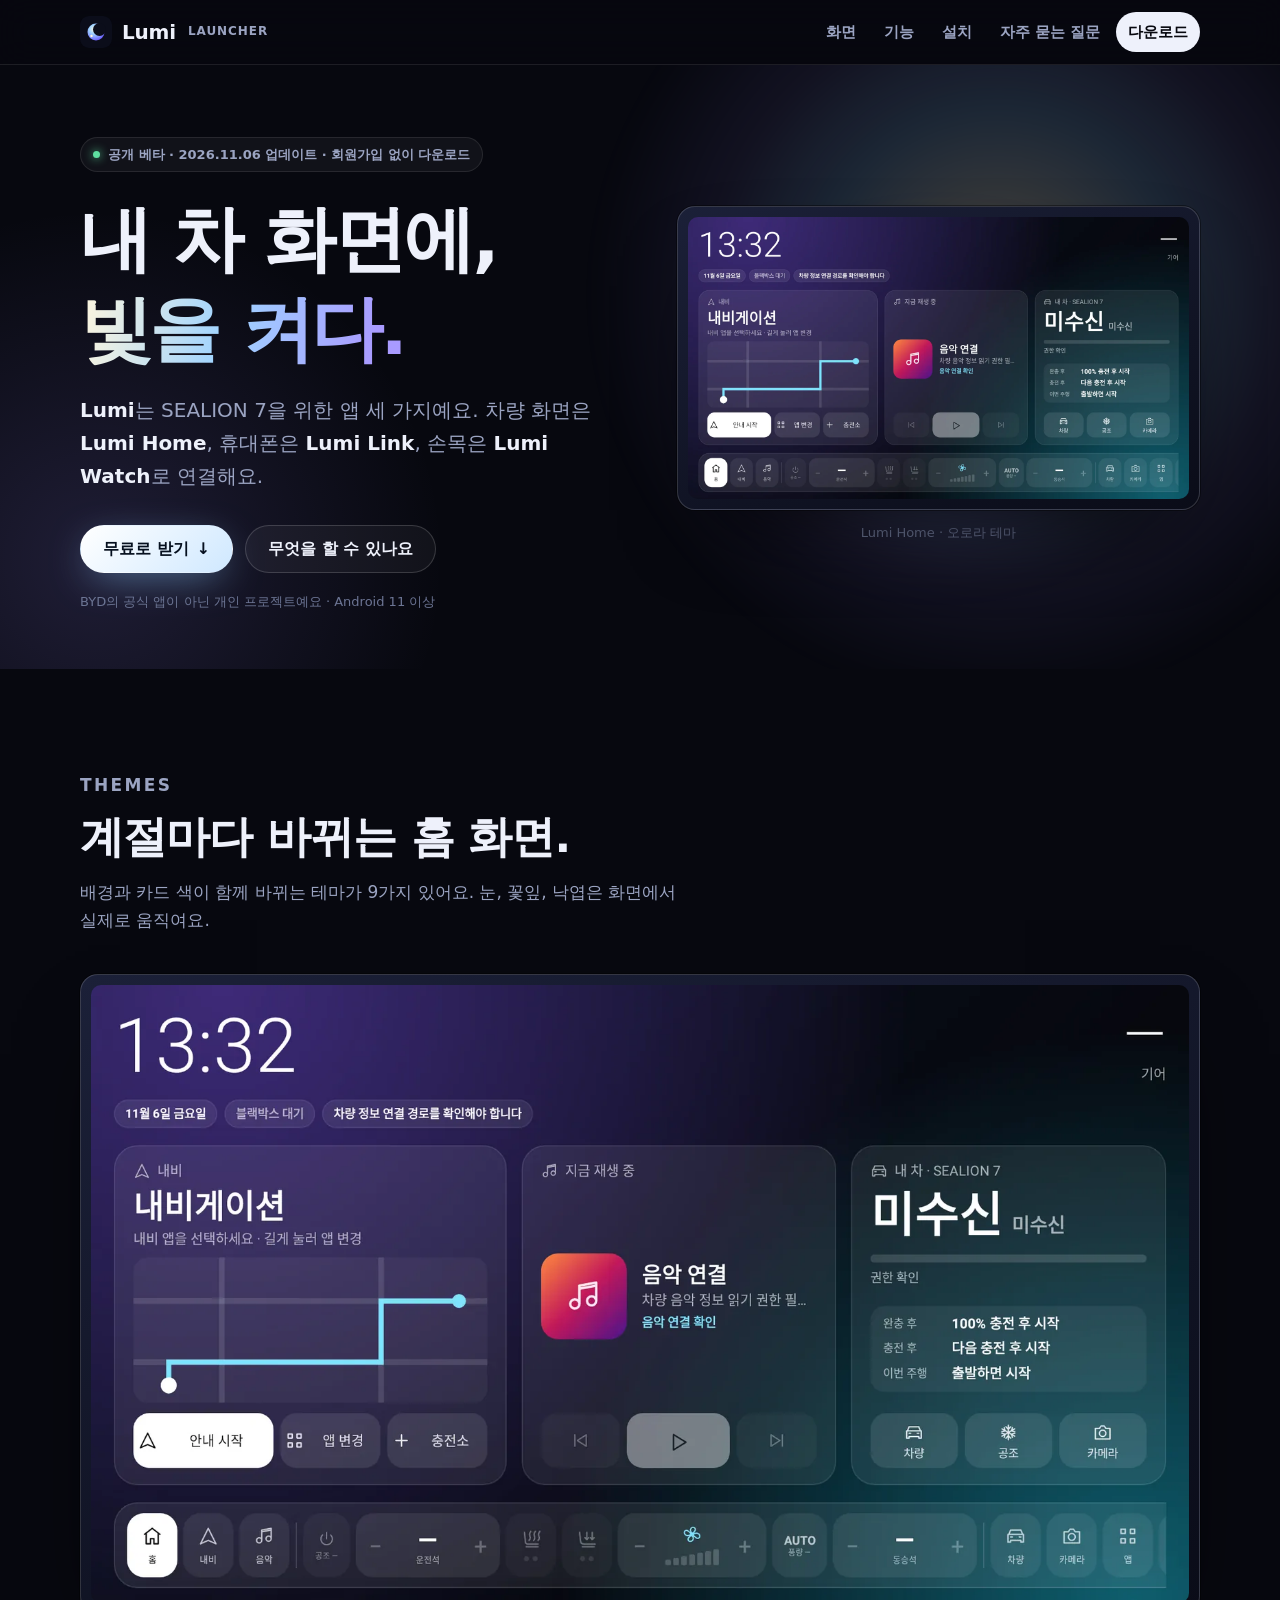
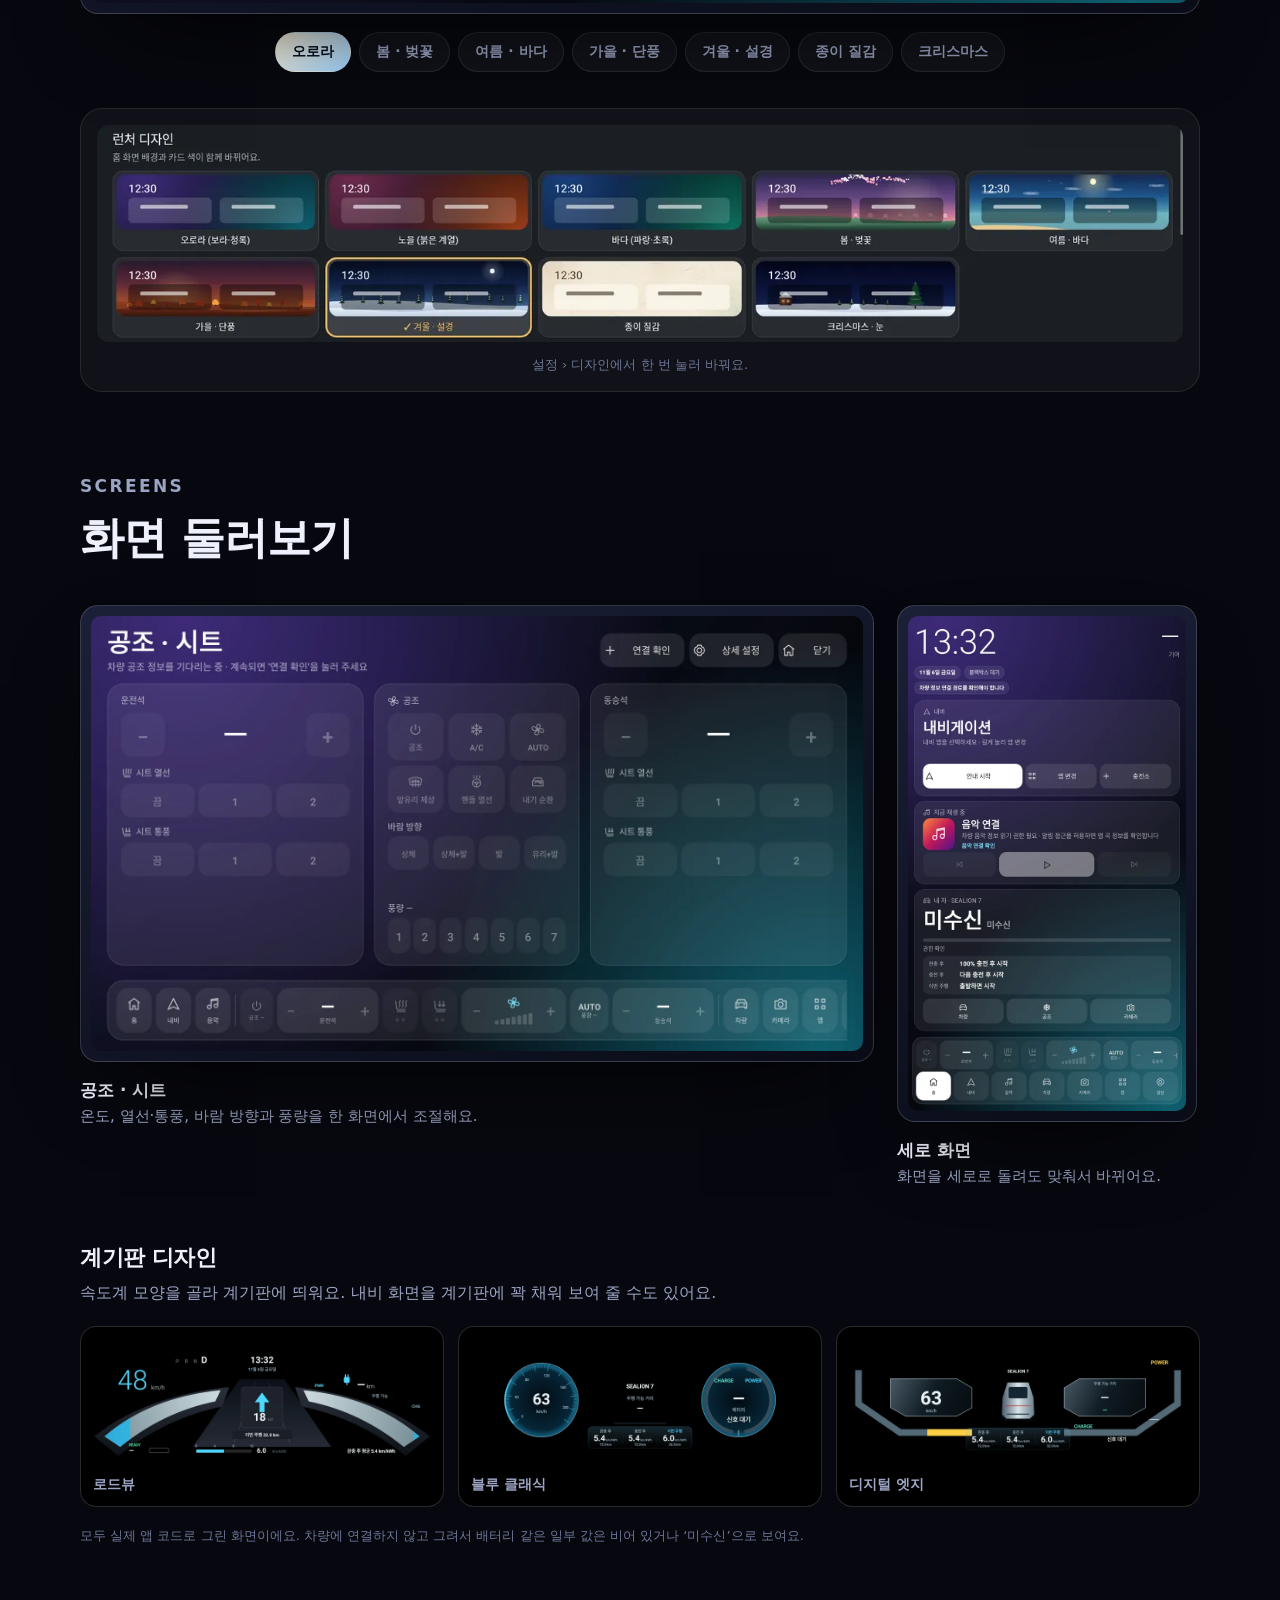
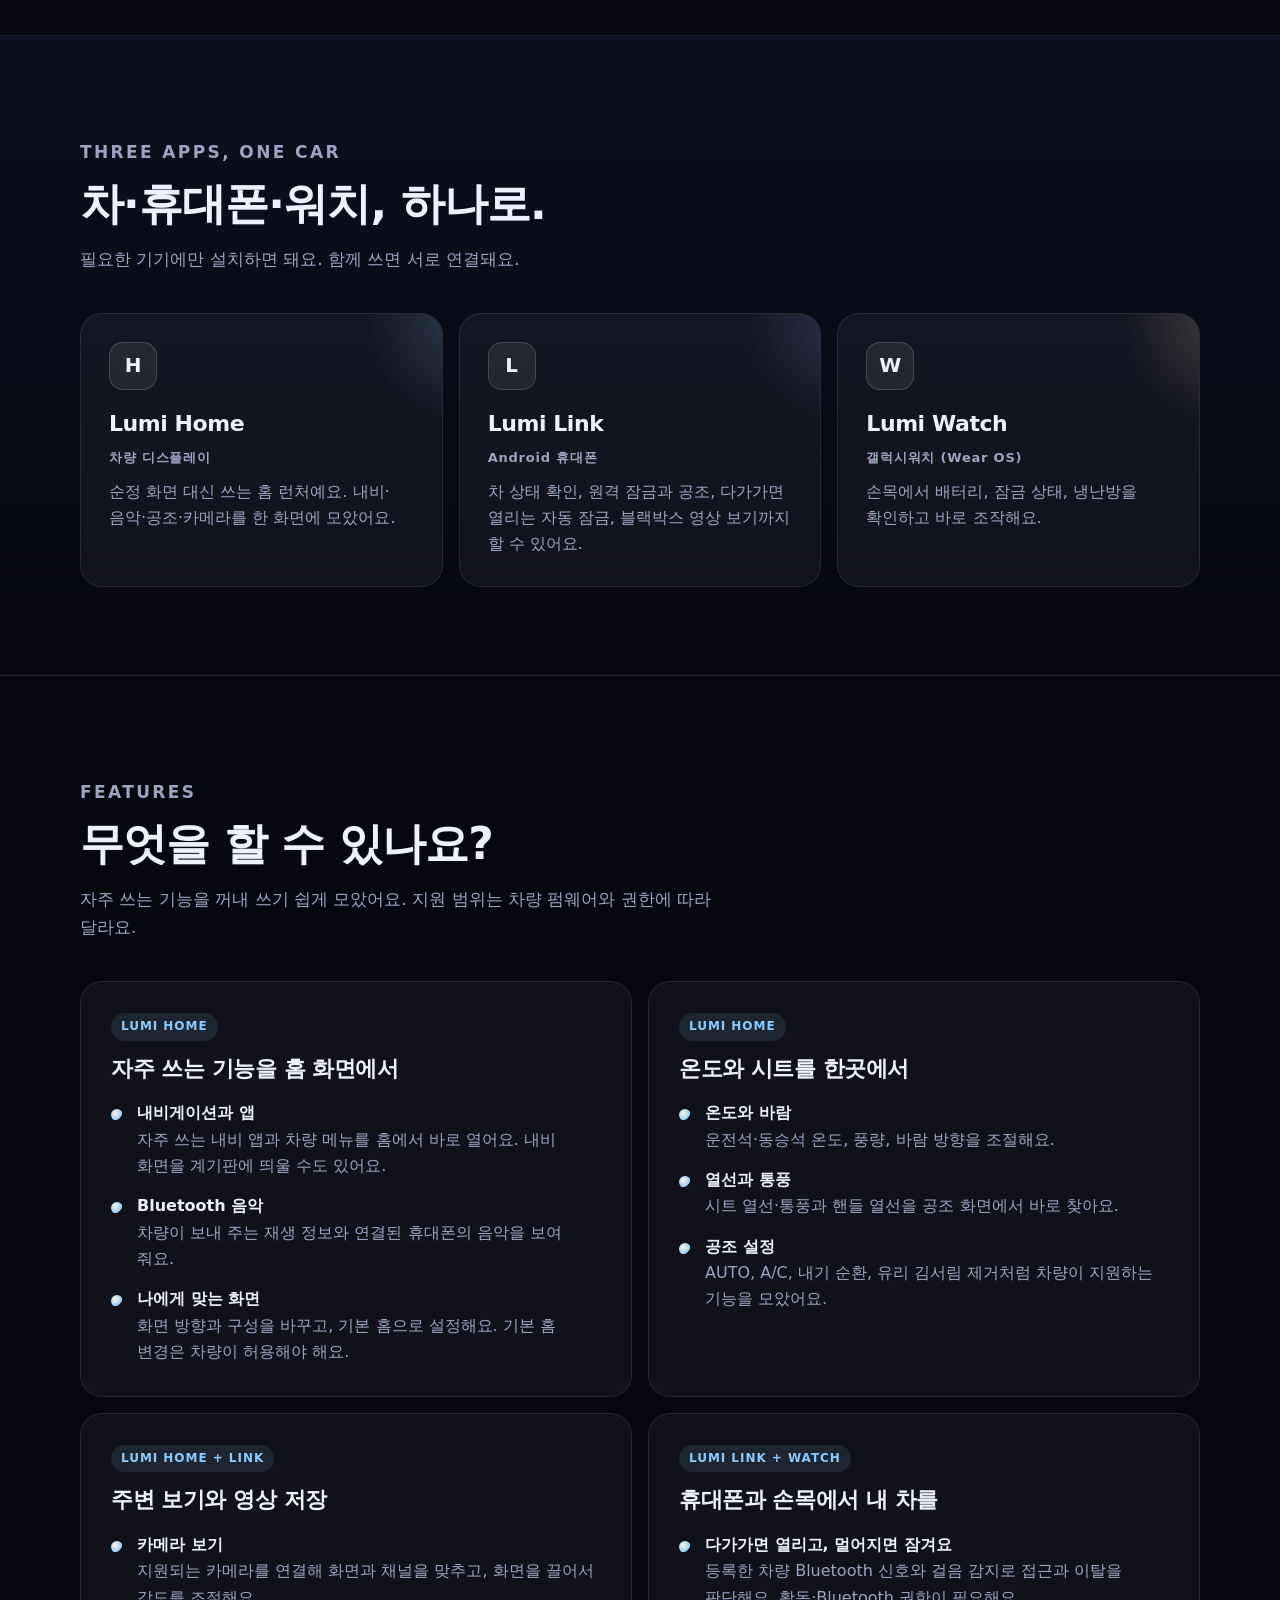
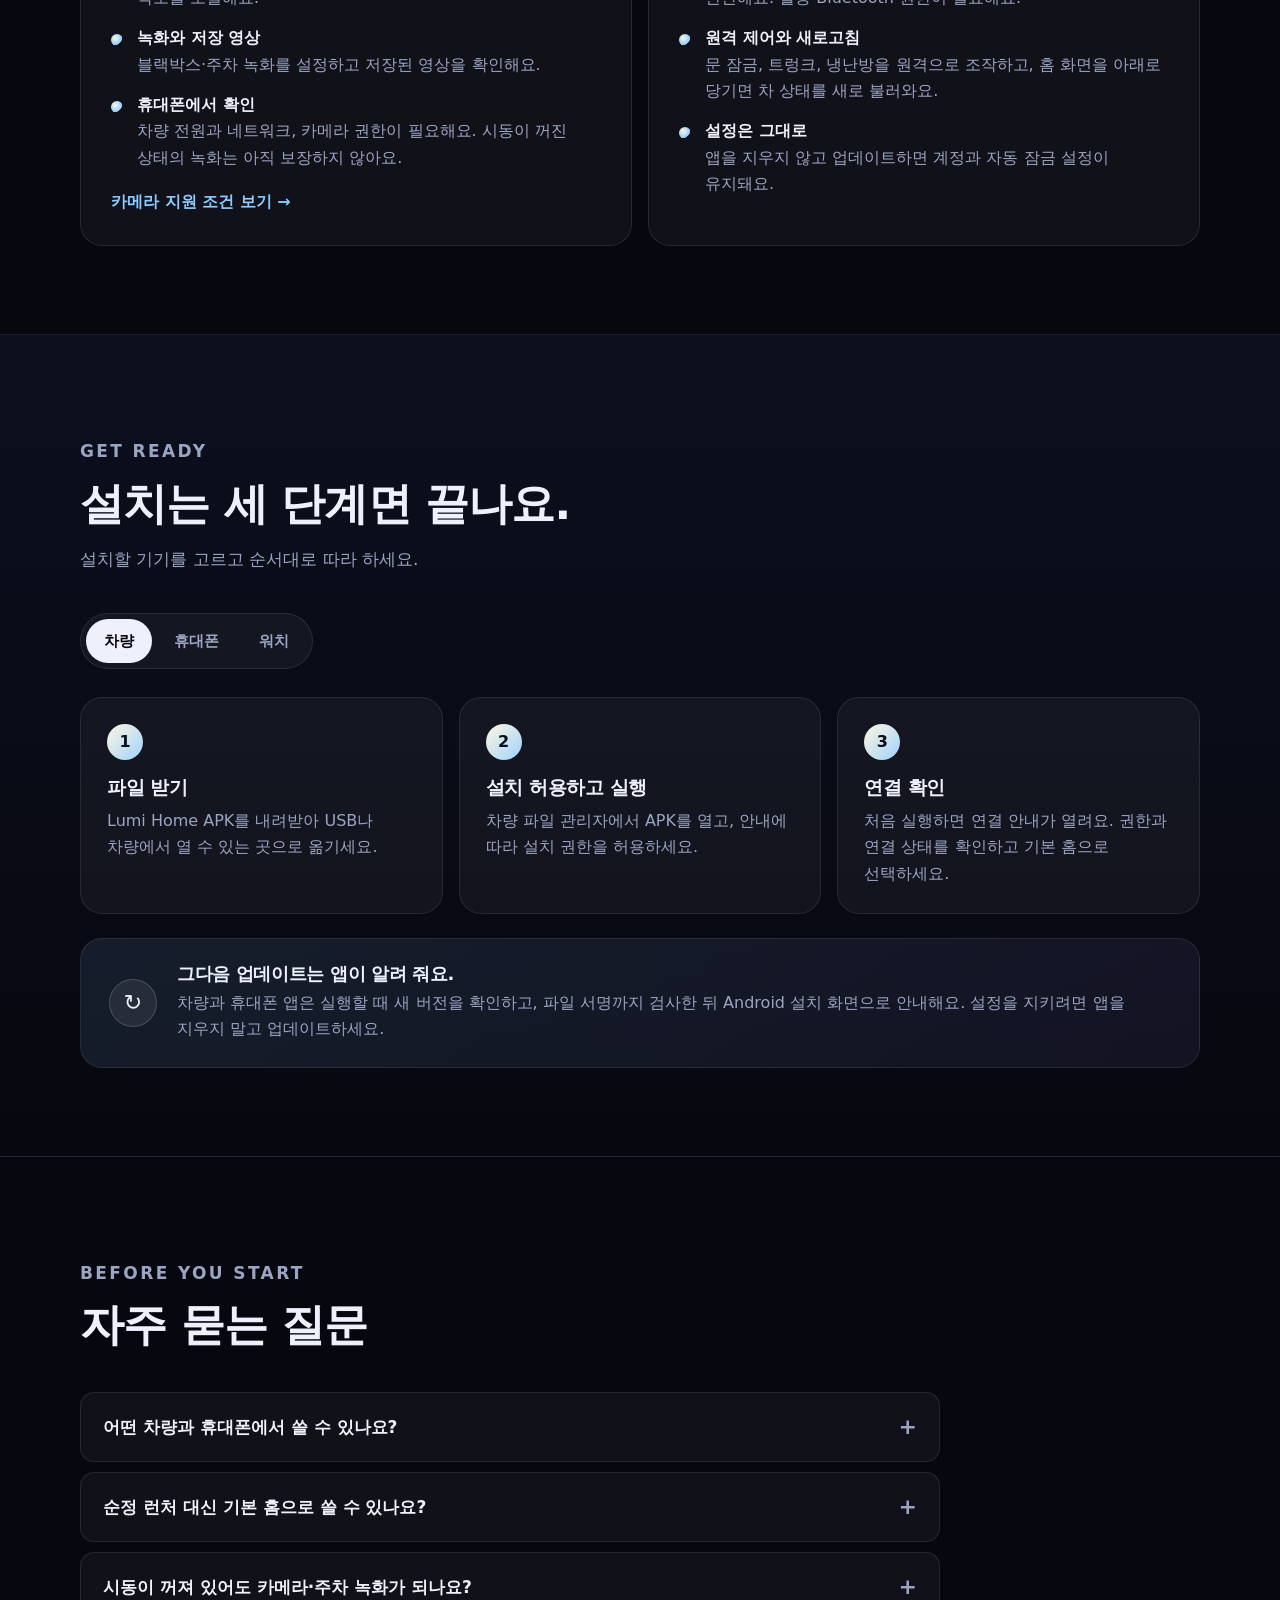
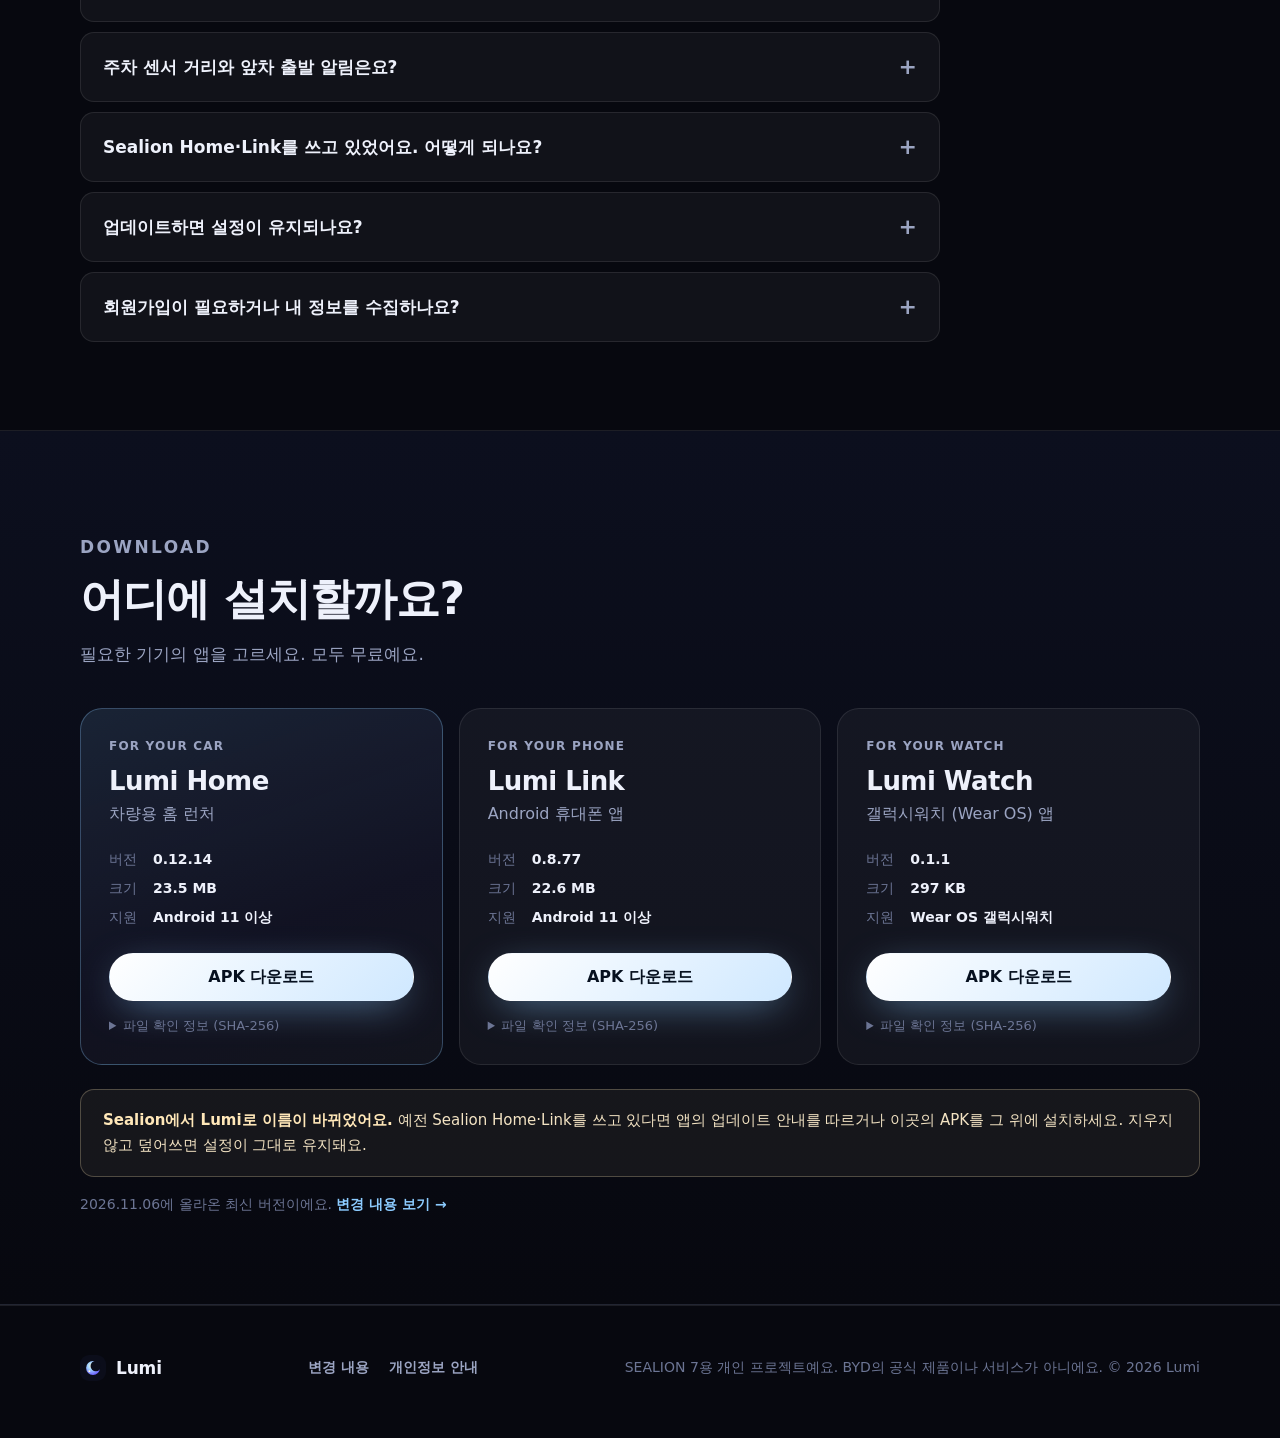
==== commit 7f6e0c3d: "lumi-launcher.dev: drop the open-source notices page The license texts ship inside the apps (Lumi Li" ====
--- a/cloudflare/site/index.html
+++ b/cloudflare/site/index.html
@@ -271,7 +271,6 @@
     <nav aria-label="사이트 정보">
       <a href="release-notes.html">변경 내용</a>
       <a href="privacy.html">개인정보 안내</a>
-      <a href="licenses.html">오픈소스 고지</a>
     </nav>
     <p>SEALION 7용 개인 프로젝트예요. BYD의 공식 제품이나 서비스가 아니에요. © 2026 Lumi</p>
   </div>
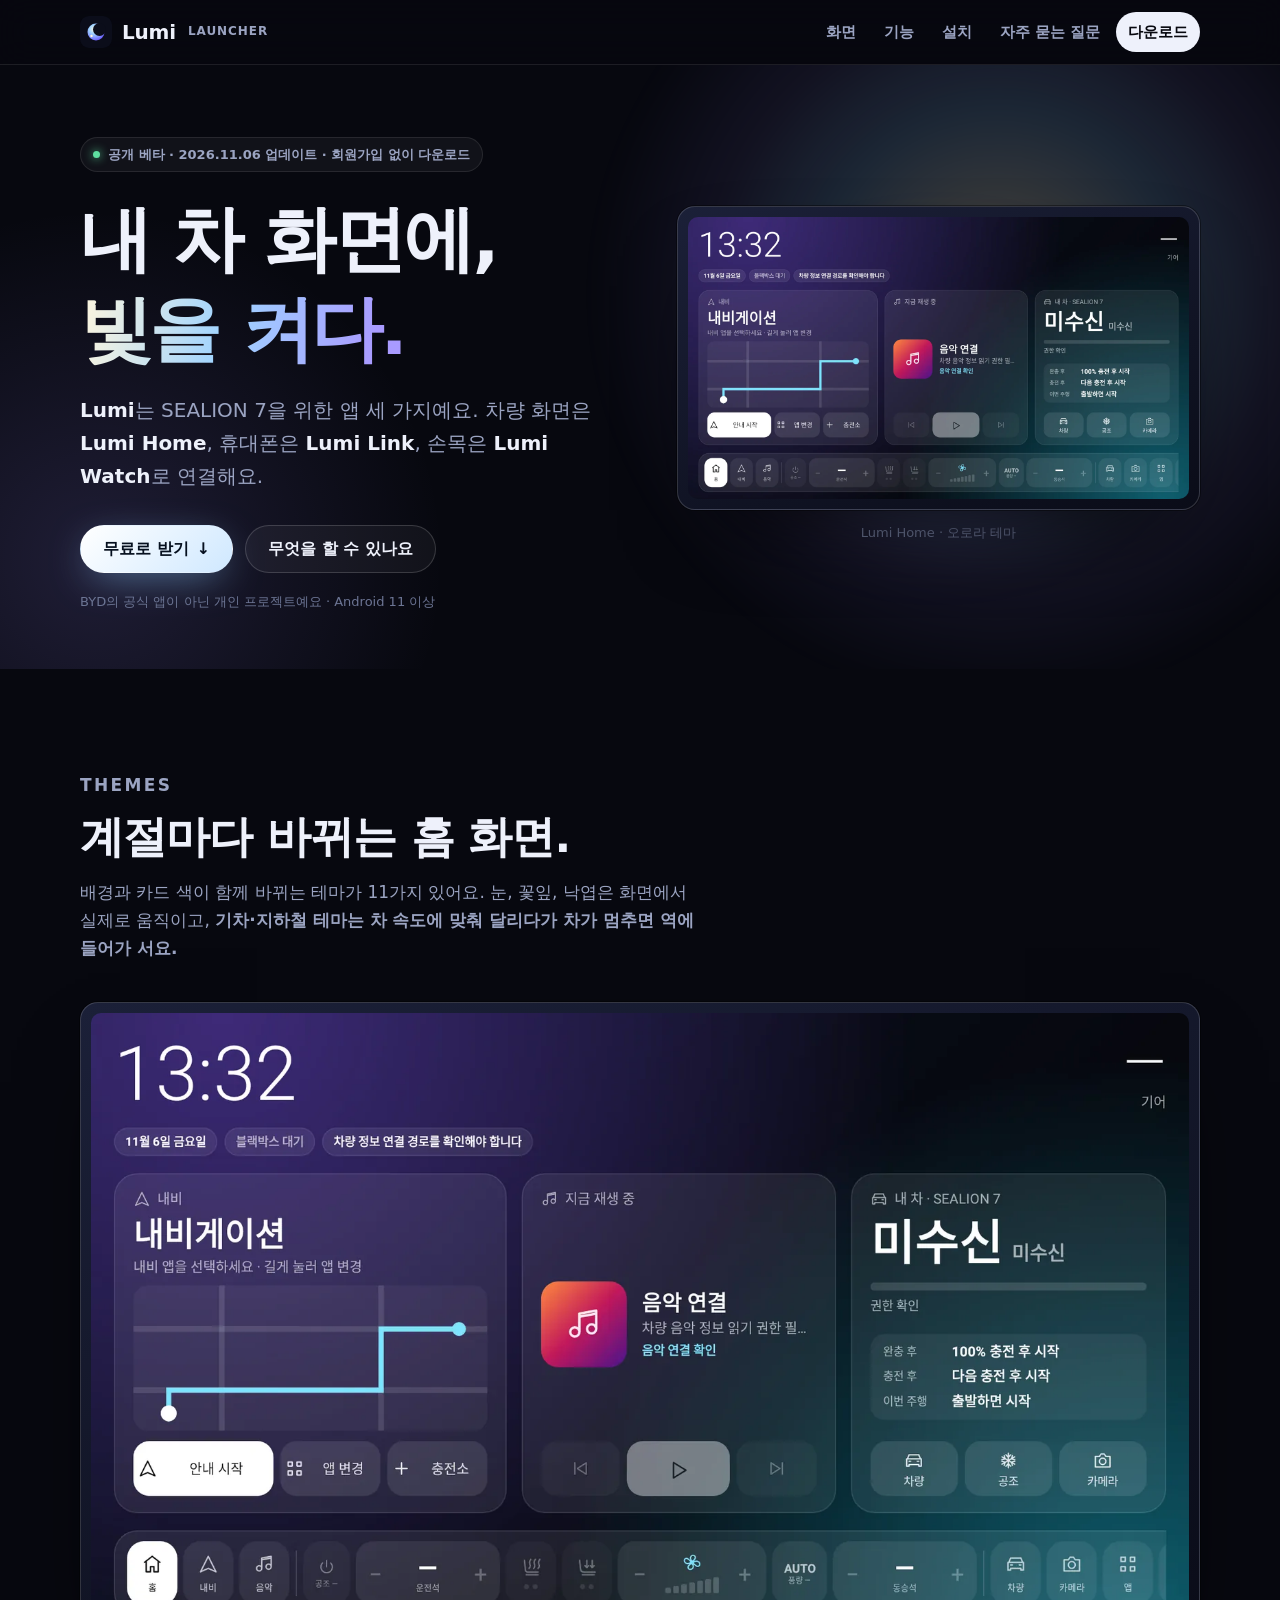
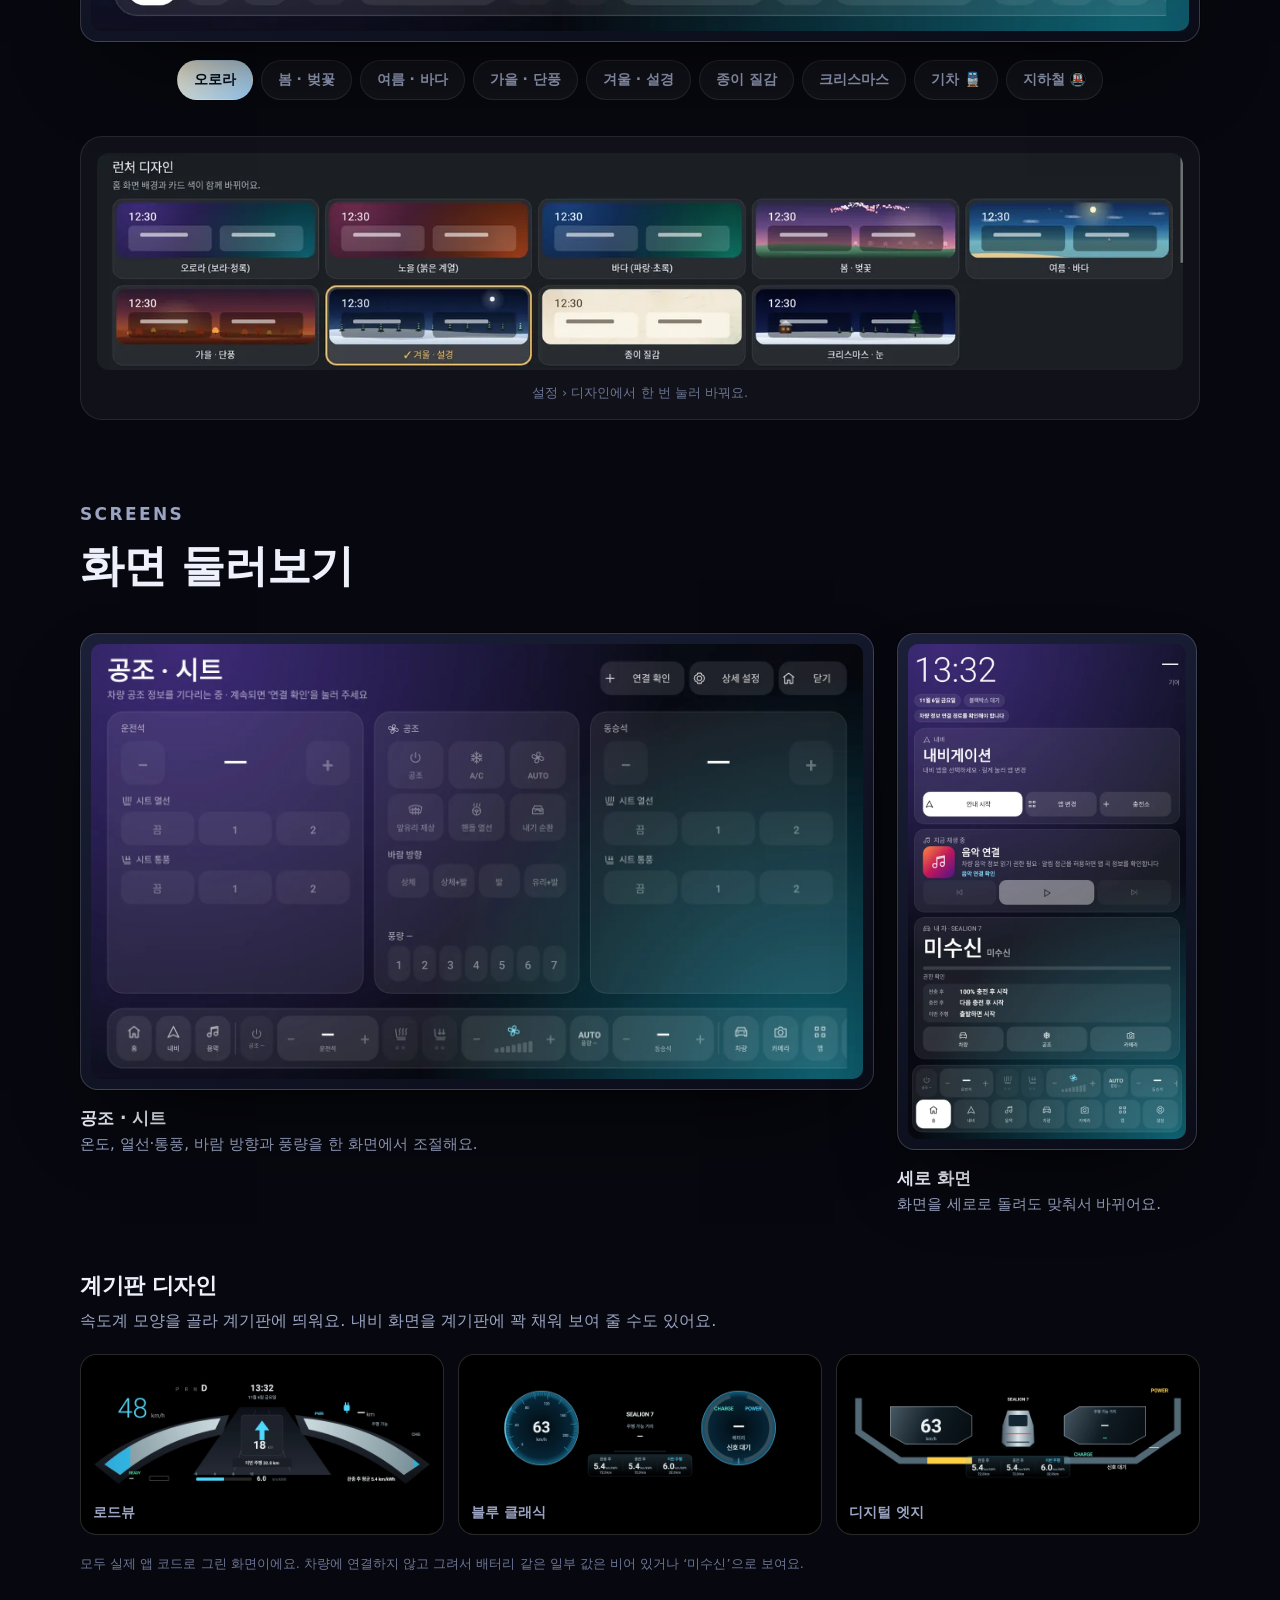
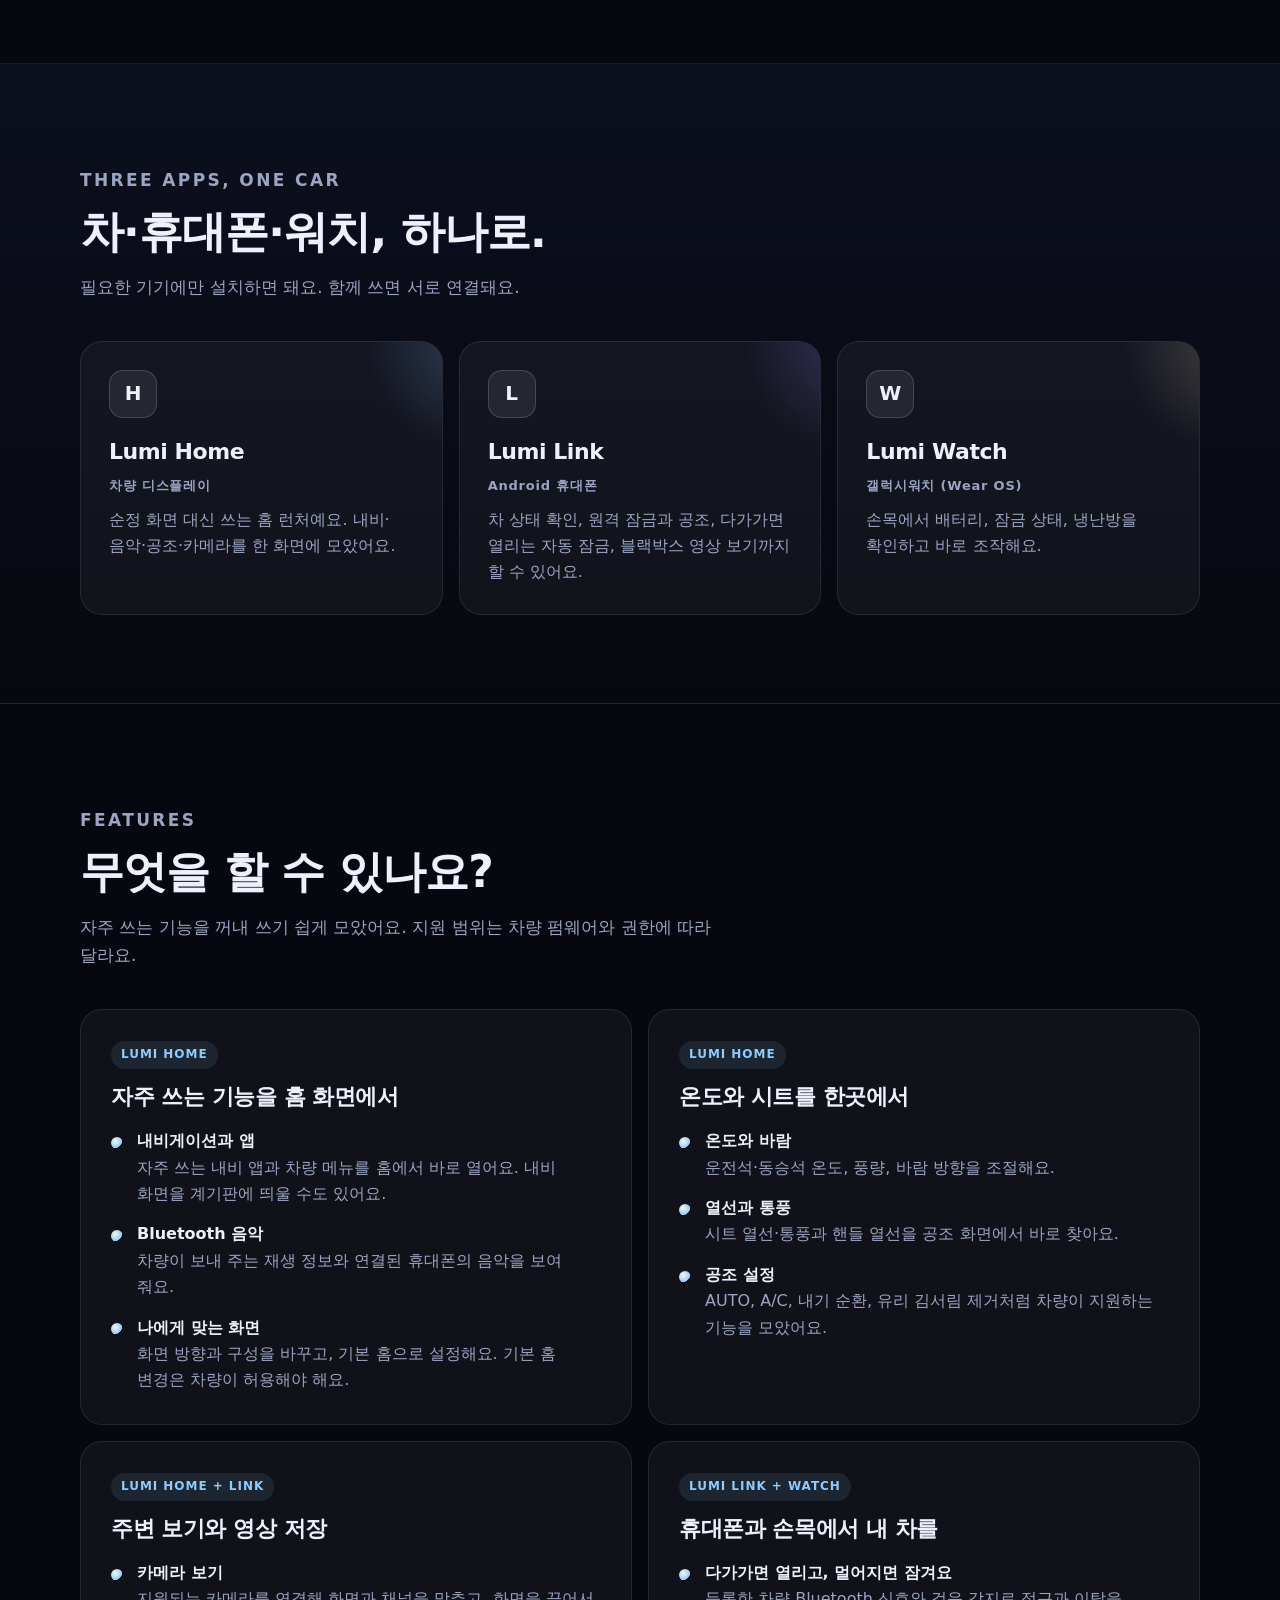
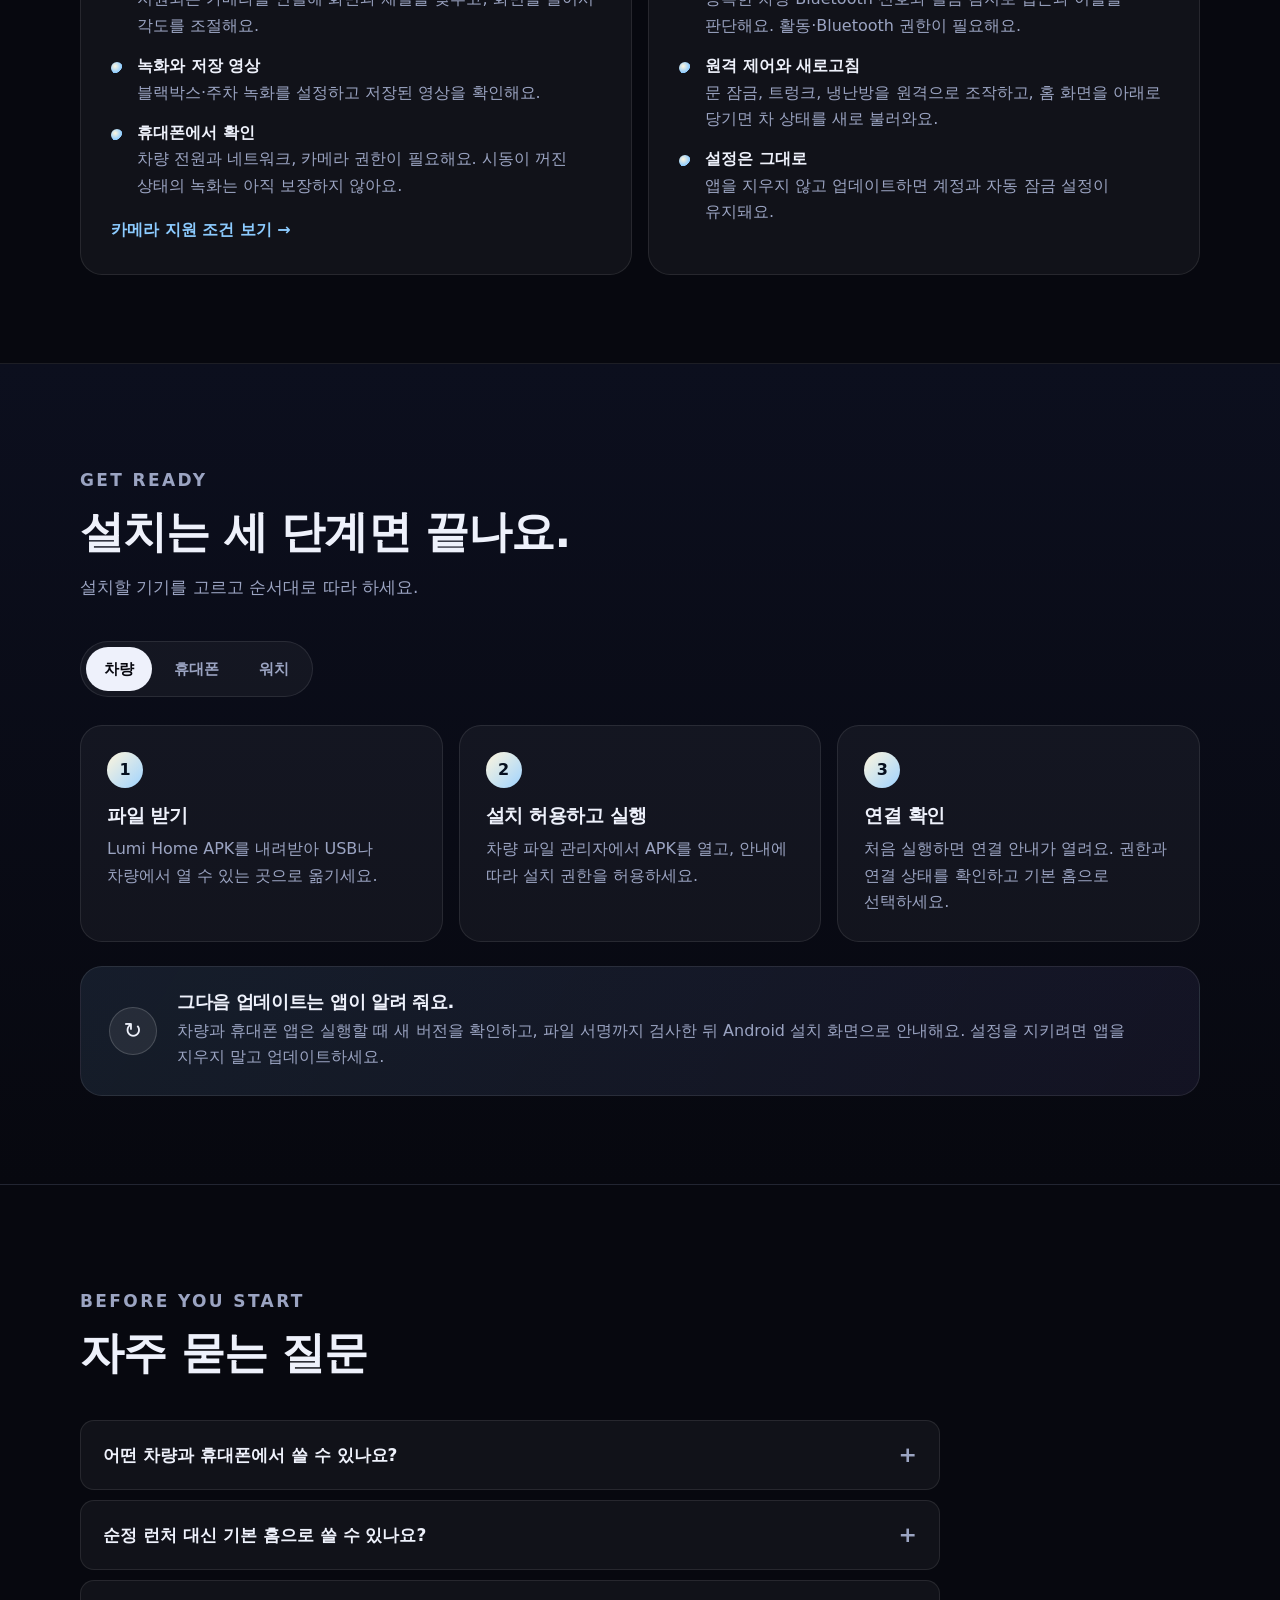
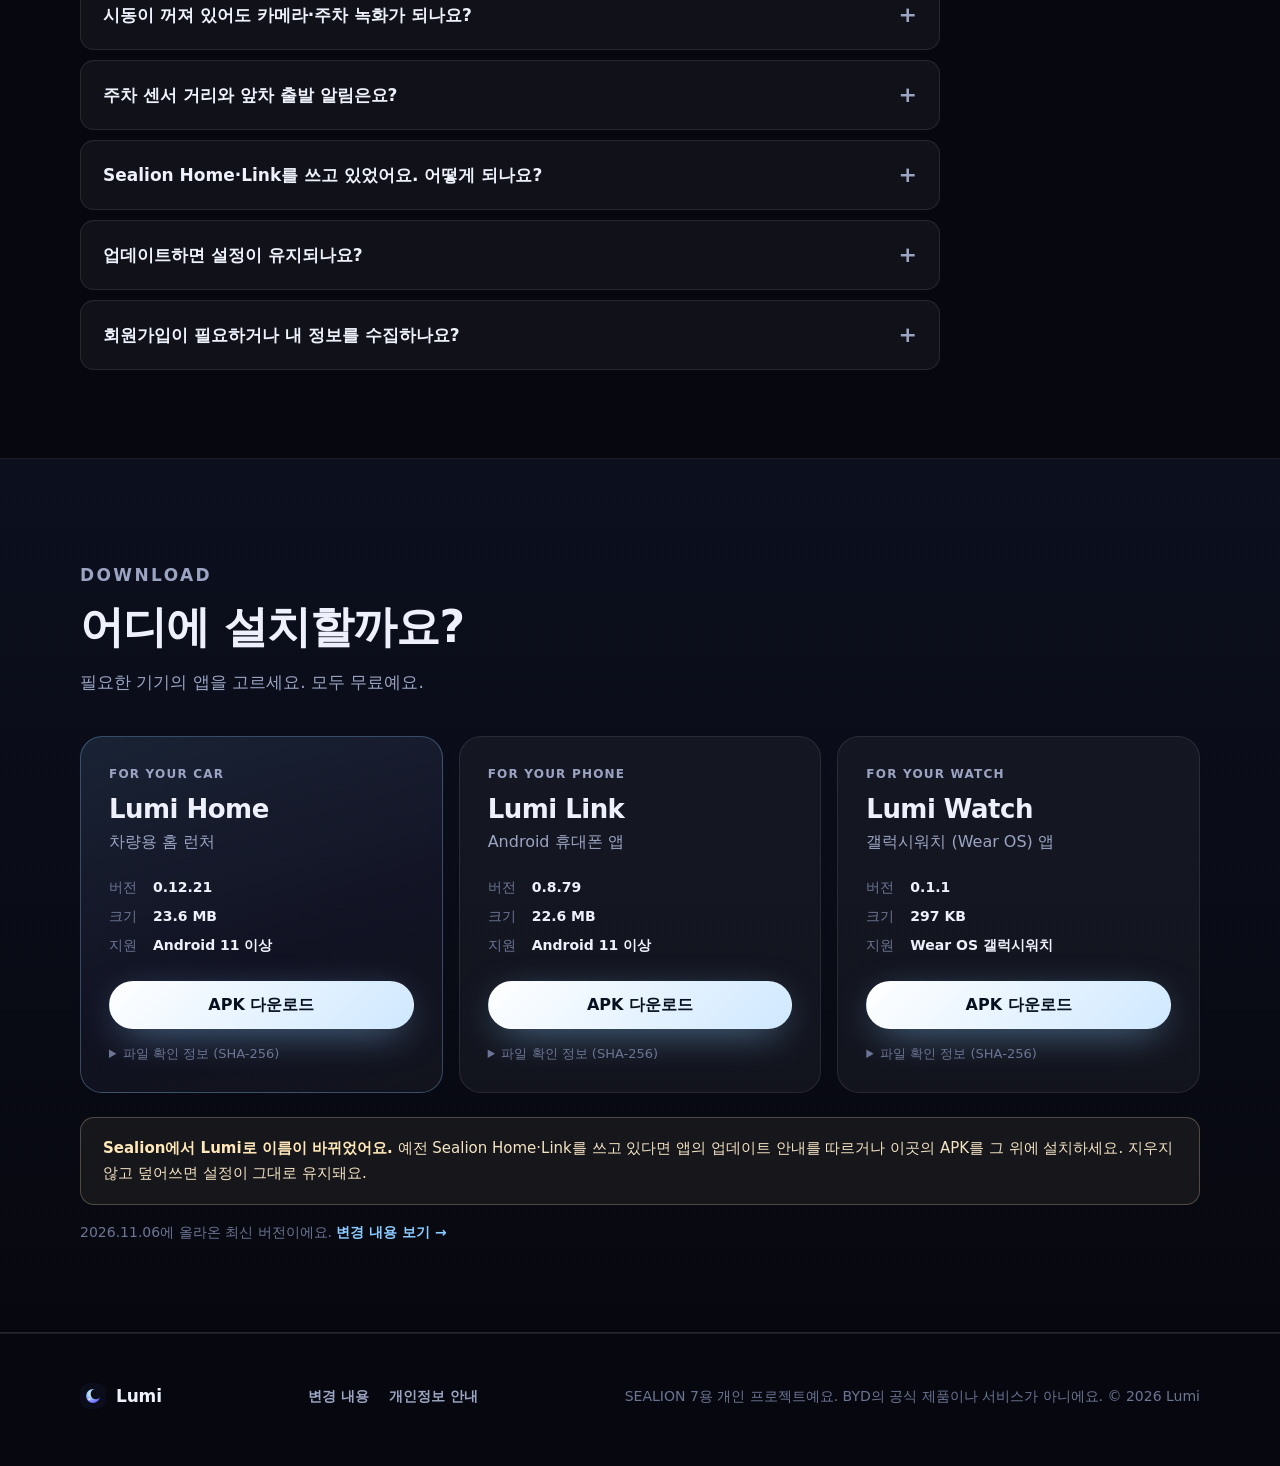
==== commit e7539e88: "lumi-launcher.dev: Lumi Home 0.12.21 (train and subway themes) + gallery Co-Authored-By: Claude Opus" ====
--- a/cloudflare/site/index.html
+++ b/cloudflare/site/index.html
@@ -54,11 +54,11 @@
       <div class="section-head">
         <p class="eyebrow">Themes</p>
         <h2 id="gallery-title">계절마다 바뀌는 홈 화면.</h2>
-        <p>배경과 카드 색이 함께 바뀌는 테마가 9가지 있어요. 눈, 꽃잎, 낙엽은 화면에서 실제로 움직여요.</p>
+        <p>배경과 카드 색이 함께 바뀌는 테마가 11가지 있어요. 눈, 꽃잎, 낙엽은 화면에서 실제로 움직이고, <strong>기차·지하철 테마는 차 속도에 맞춰 달리다가 차가 멈추면 역에 들어가 서요.</strong></p>
       </div>
       <div class="theme-viewer">
         <div class="screen"><img id="theme-shot" src="assets/shots/home-aurora.webp" width="1600" height="900" alt="Lumi Home 홈 화면, 오로라 테마"></div>
-        <div class="theme-chips" aria-label="테마 고르기"><button type="button" data-theme="aurora" aria-pressed="true">오로라</button><button type="button" data-theme="spring" aria-pressed="false">봄 · 벚꽃</button><button type="button" data-theme="summer" aria-pressed="false">여름 · 바다</button><button type="button" data-theme="autumn" aria-pressed="false">가을 · 단풍</button><button type="button" data-theme="winter" aria-pressed="false">겨울 · 설경</button><button type="button" data-theme="paper" aria-pressed="false">종이 질감</button><button type="button" data-theme="christmas" aria-pressed="false">크리스마스</button></div>
+        <div class="theme-chips" aria-label="테마 고르기"><button type="button" data-theme="aurora" aria-pressed="true">오로라</button><button type="button" data-theme="spring" aria-pressed="false">봄 · 벚꽃</button><button type="button" data-theme="summer" aria-pressed="false">여름 · 바다</button><button type="button" data-theme="autumn" aria-pressed="false">가을 · 단풍</button><button type="button" data-theme="winter" aria-pressed="false">겨울 · 설경</button><button type="button" data-theme="paper" aria-pressed="false">종이 질감</button><button type="button" data-theme="christmas" aria-pressed="false">크리스마스</button><button type="button" data-theme="train" aria-pressed="false">기차 🚆</button><button type="button" data-theme="subway" aria-pressed="false">지하철 🚇</button></div>
       </div>
       <figure class="shot-wide">
         <img src="assets/shots/themes.webp" width="1400" height="280" alt="설정의 런처 디자인 화면. 오로라, 노을, 바다, 봄·벚꽃, 여름·바다, 가을·단풍, 겨울·설경, 종이 질감, 크리스마스·눈 테마" loading="lazy">
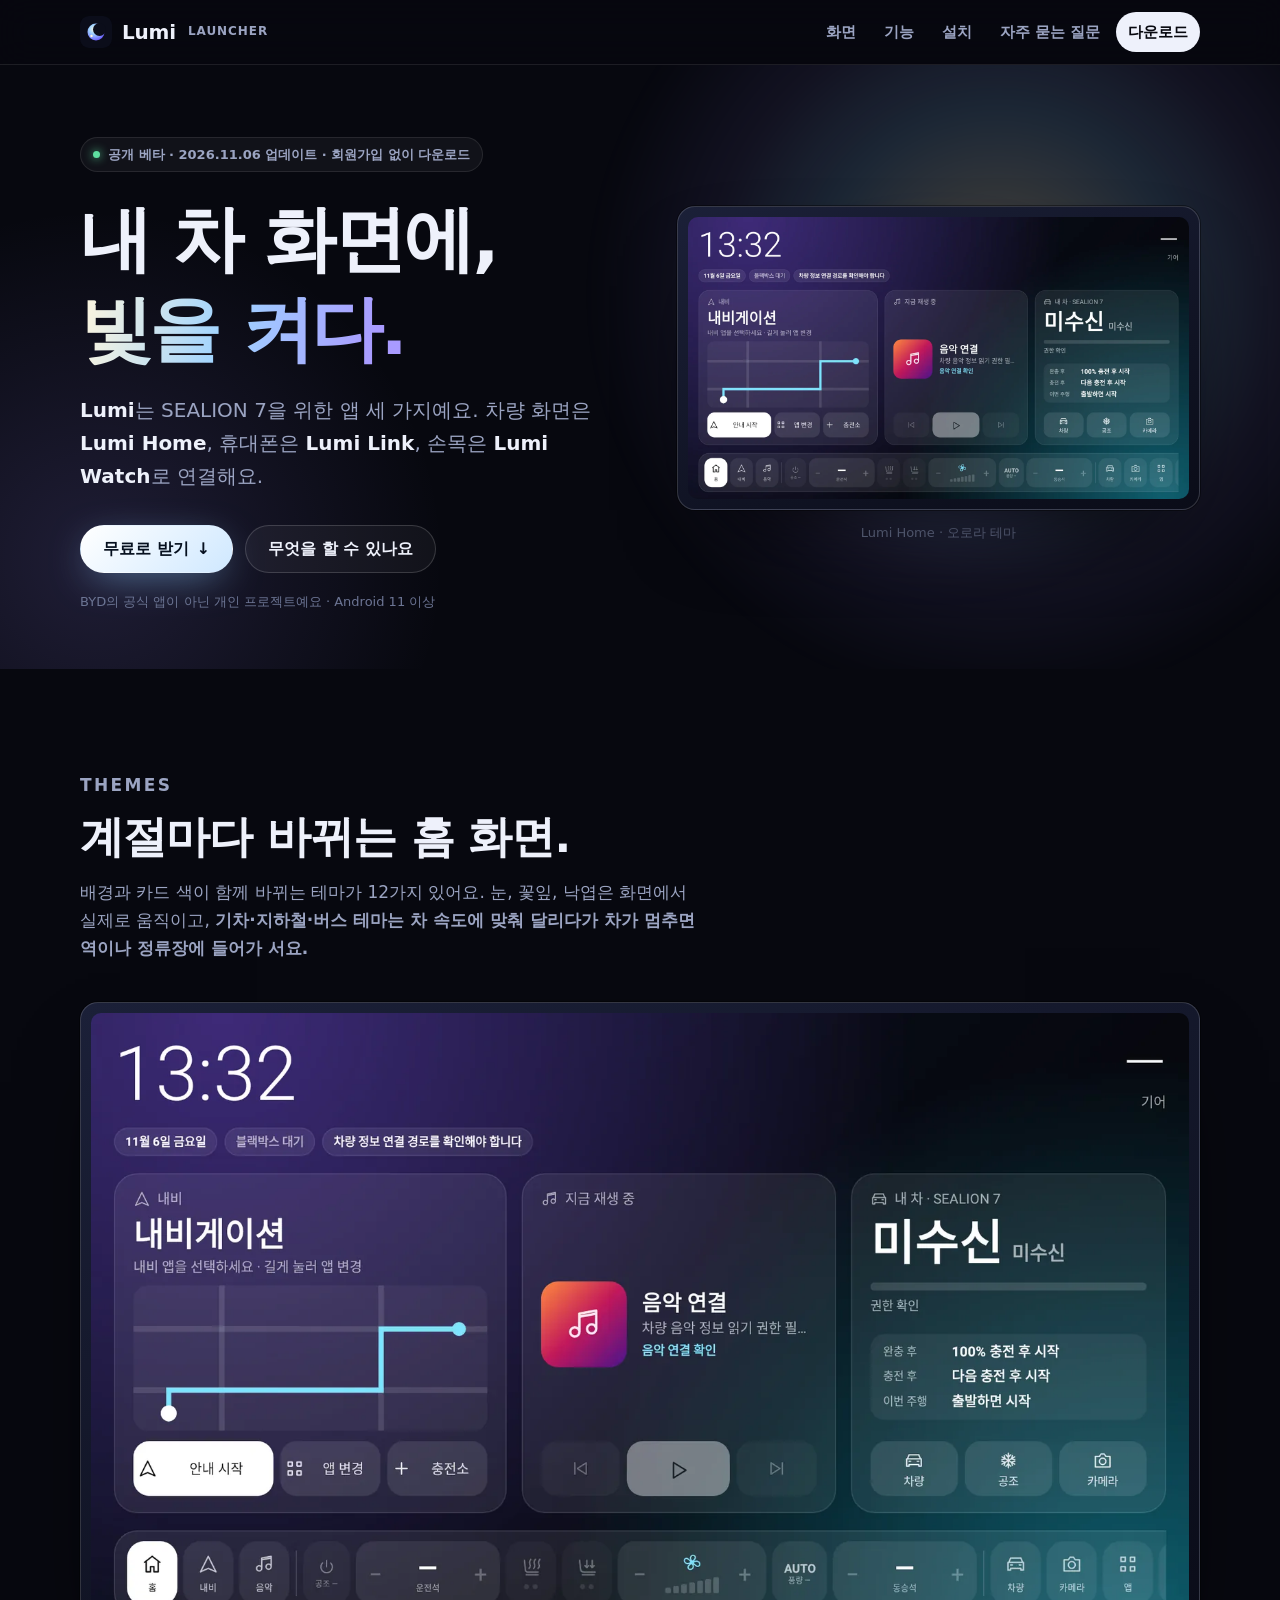
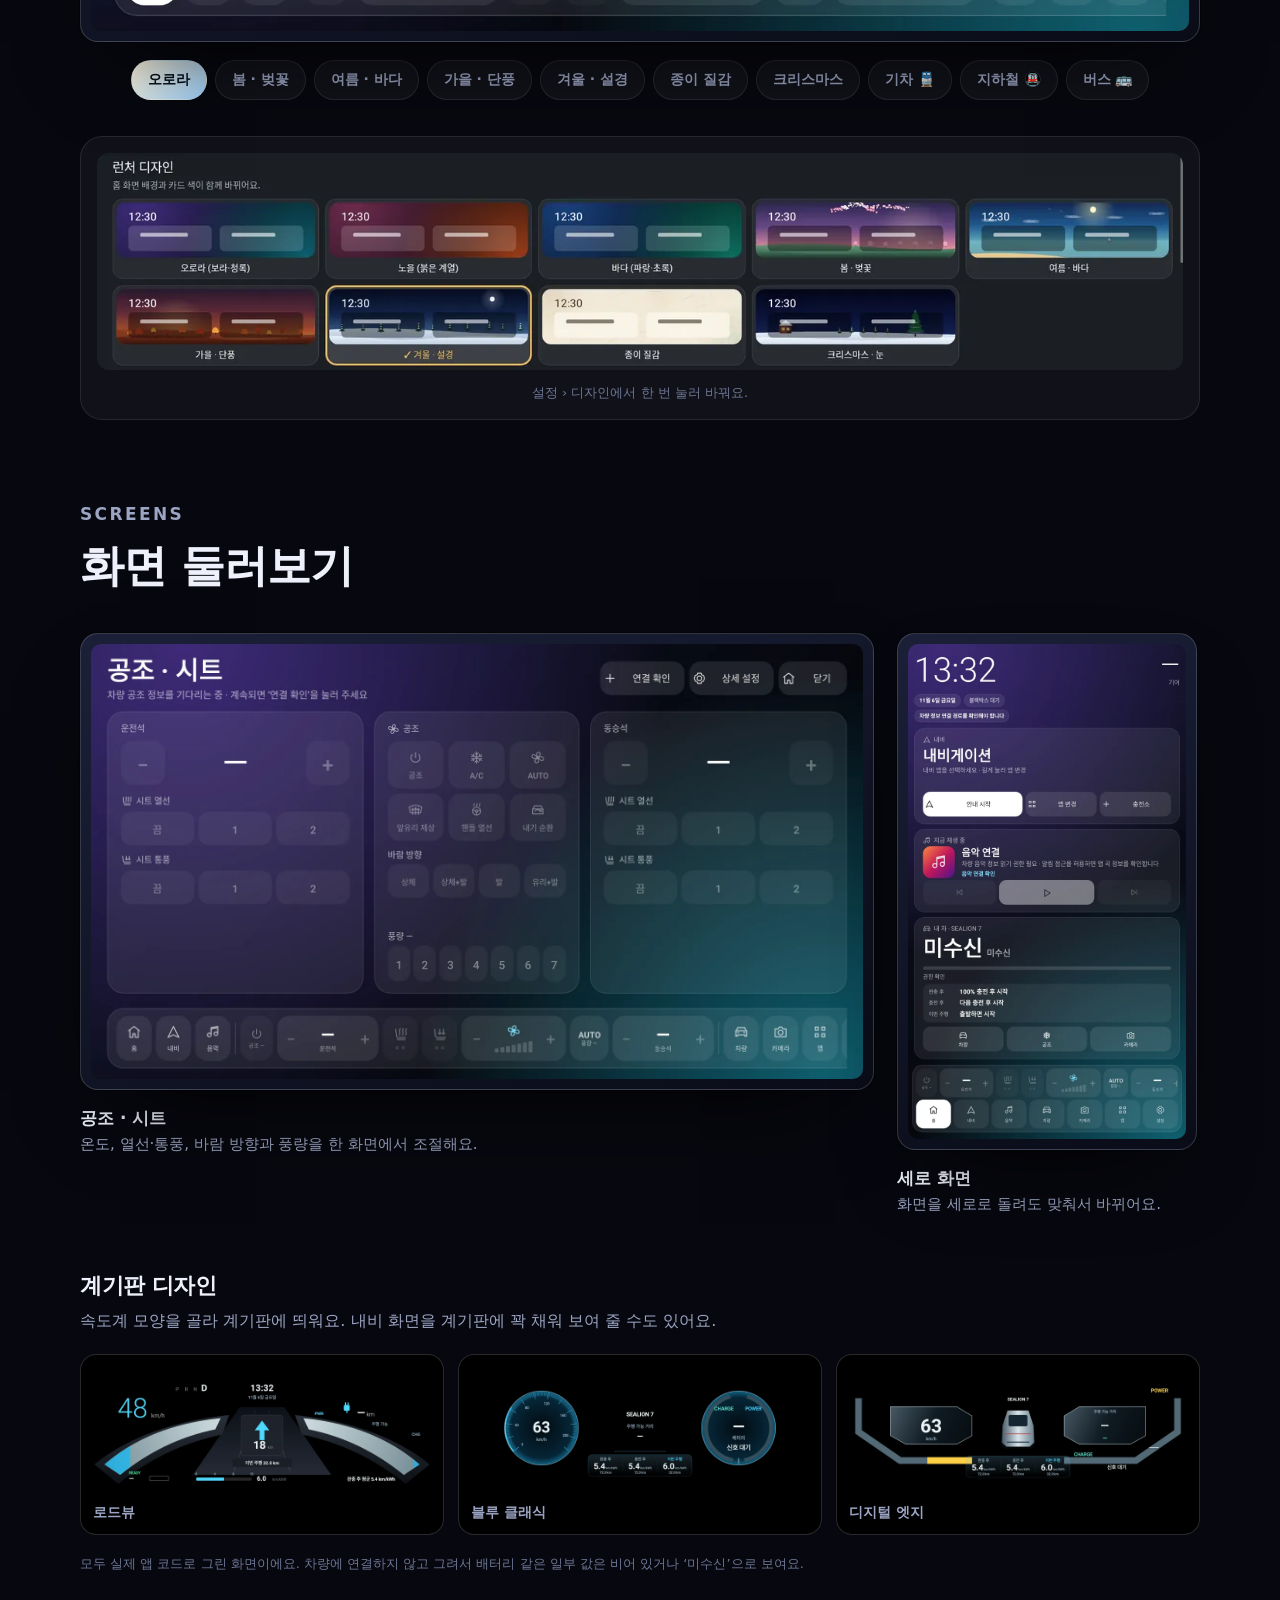
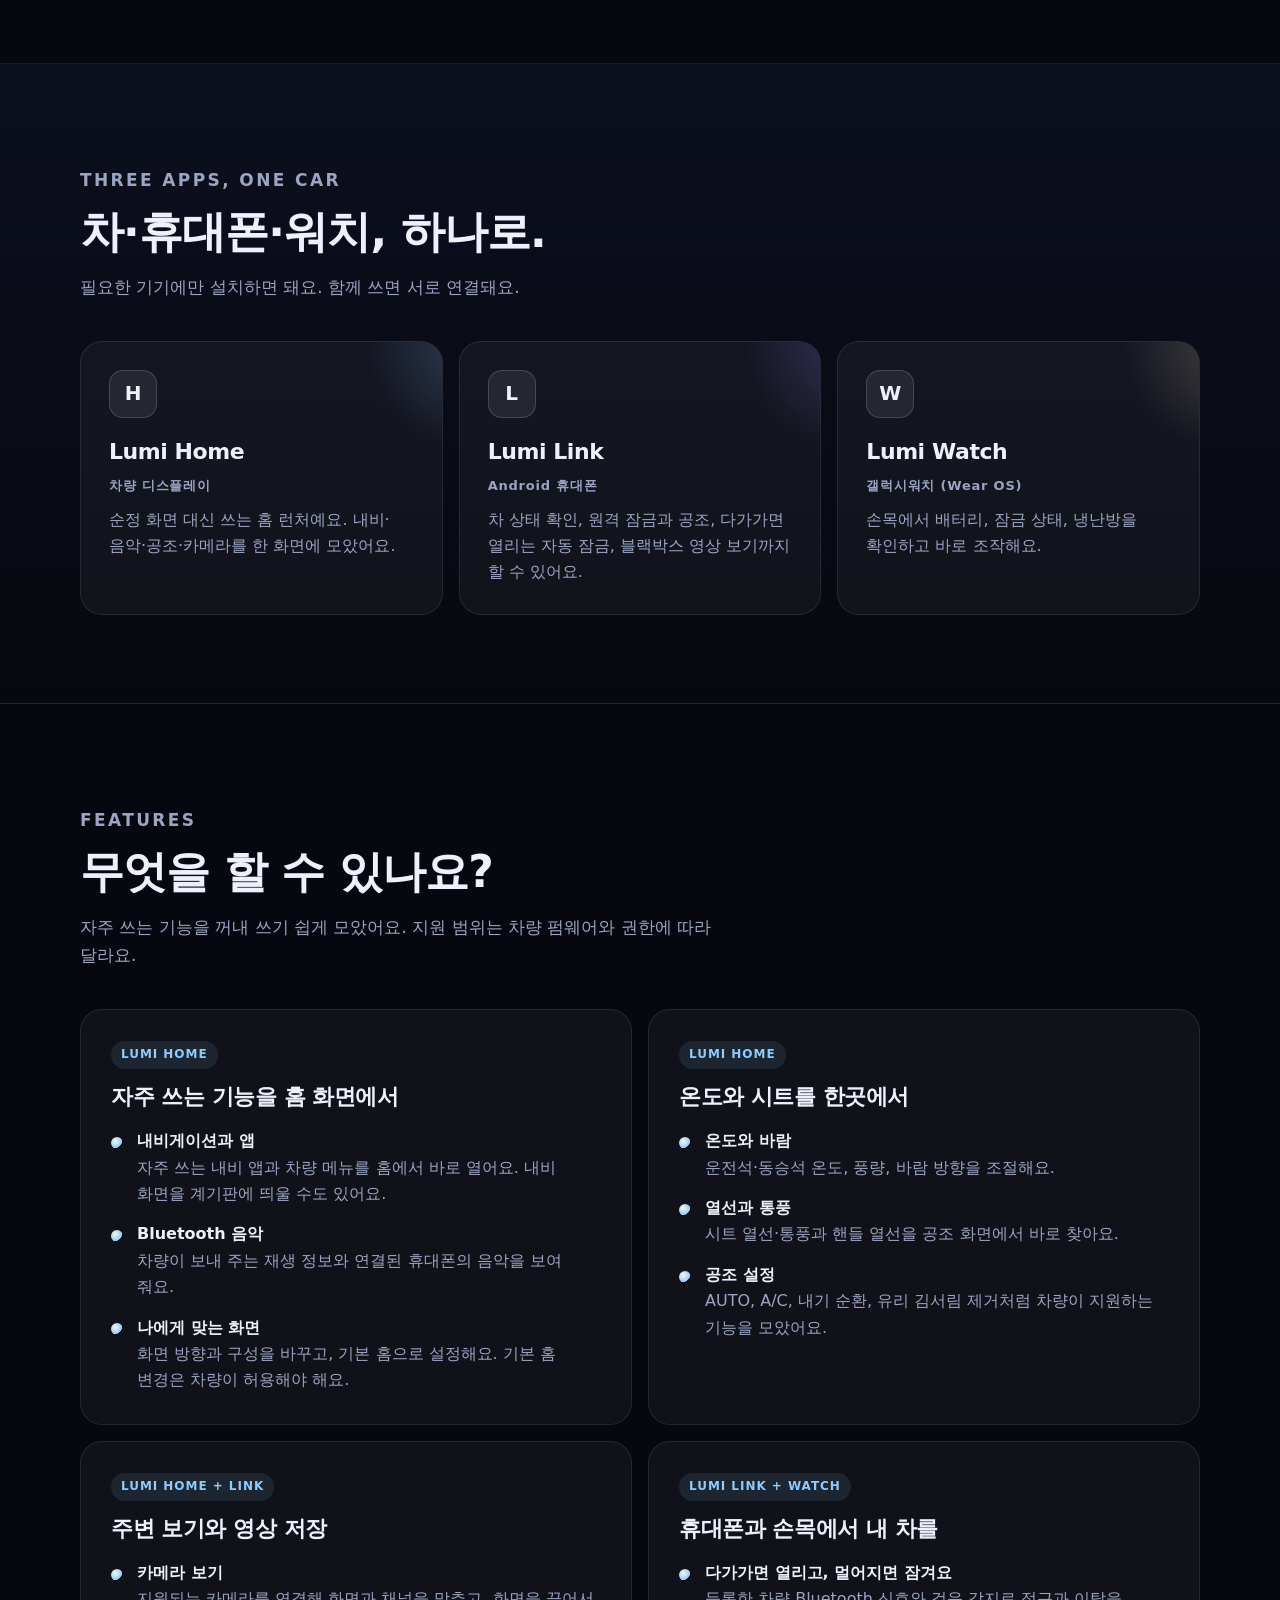
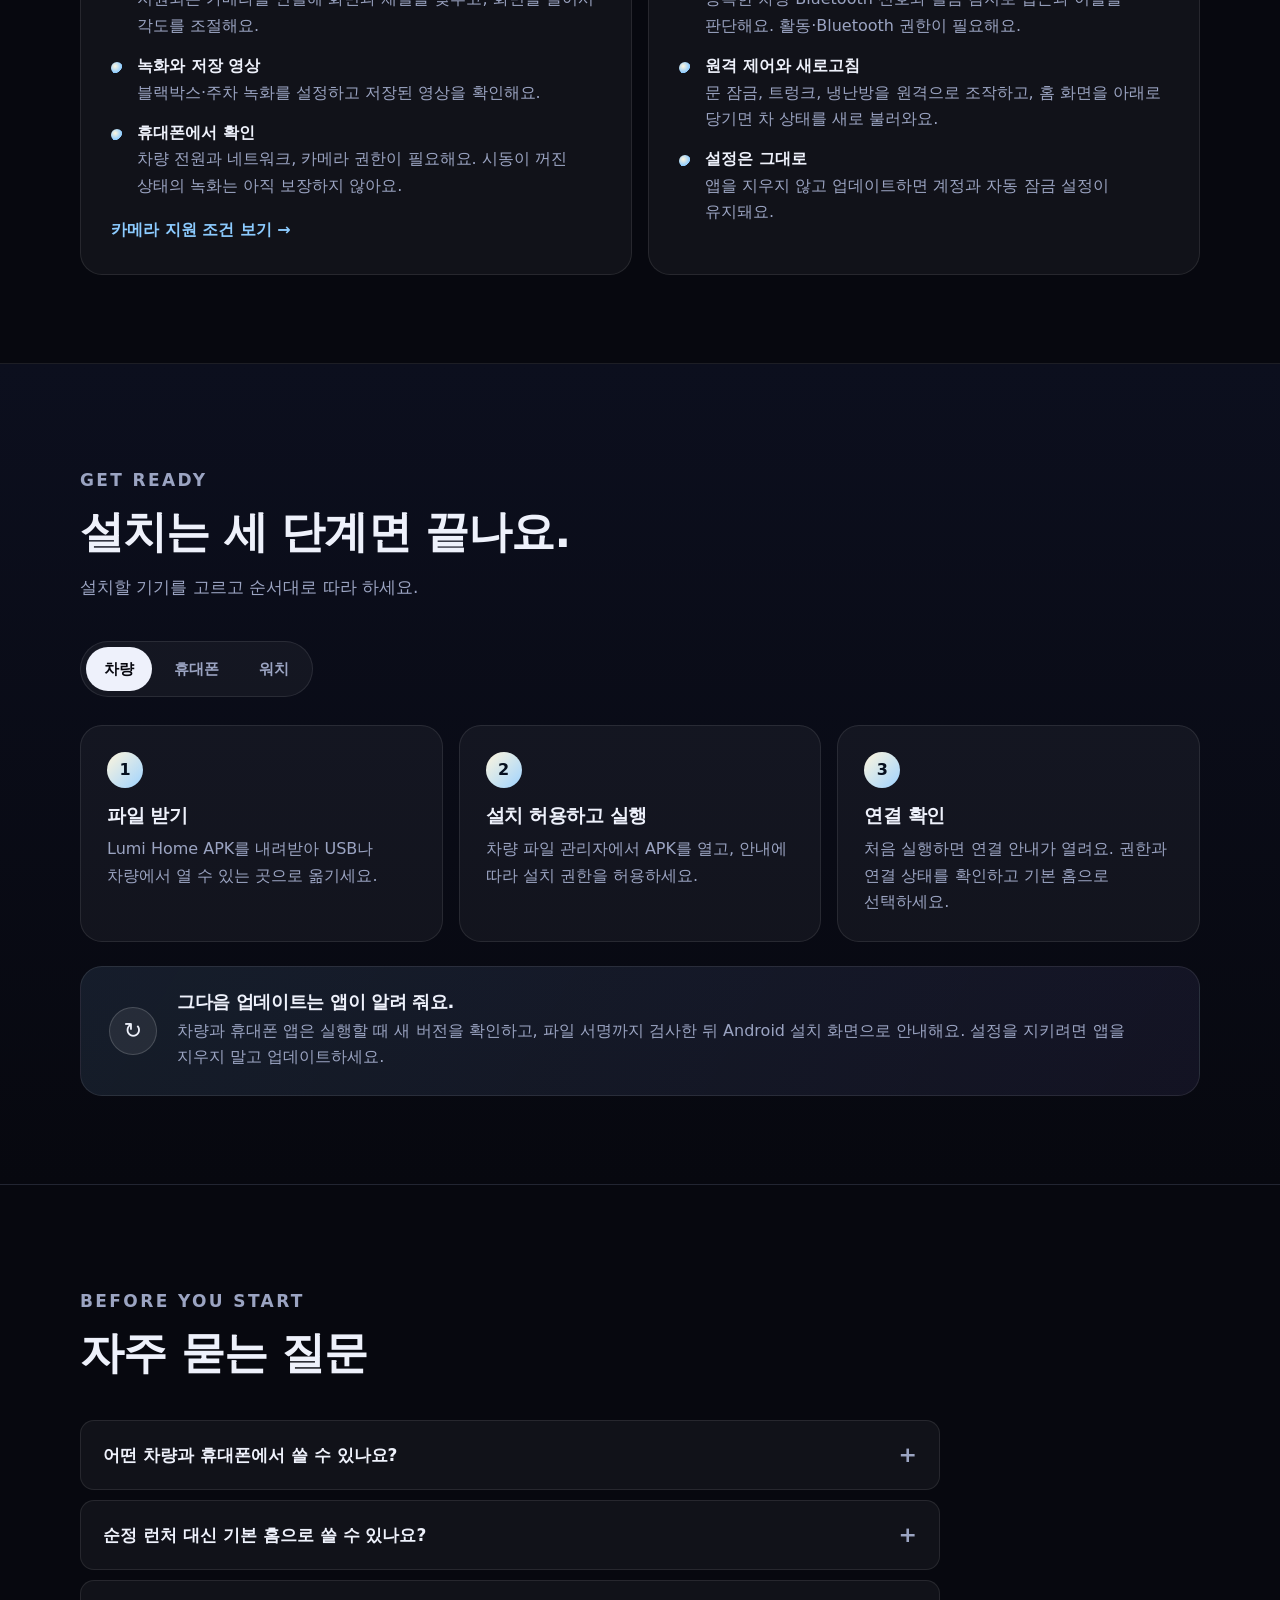
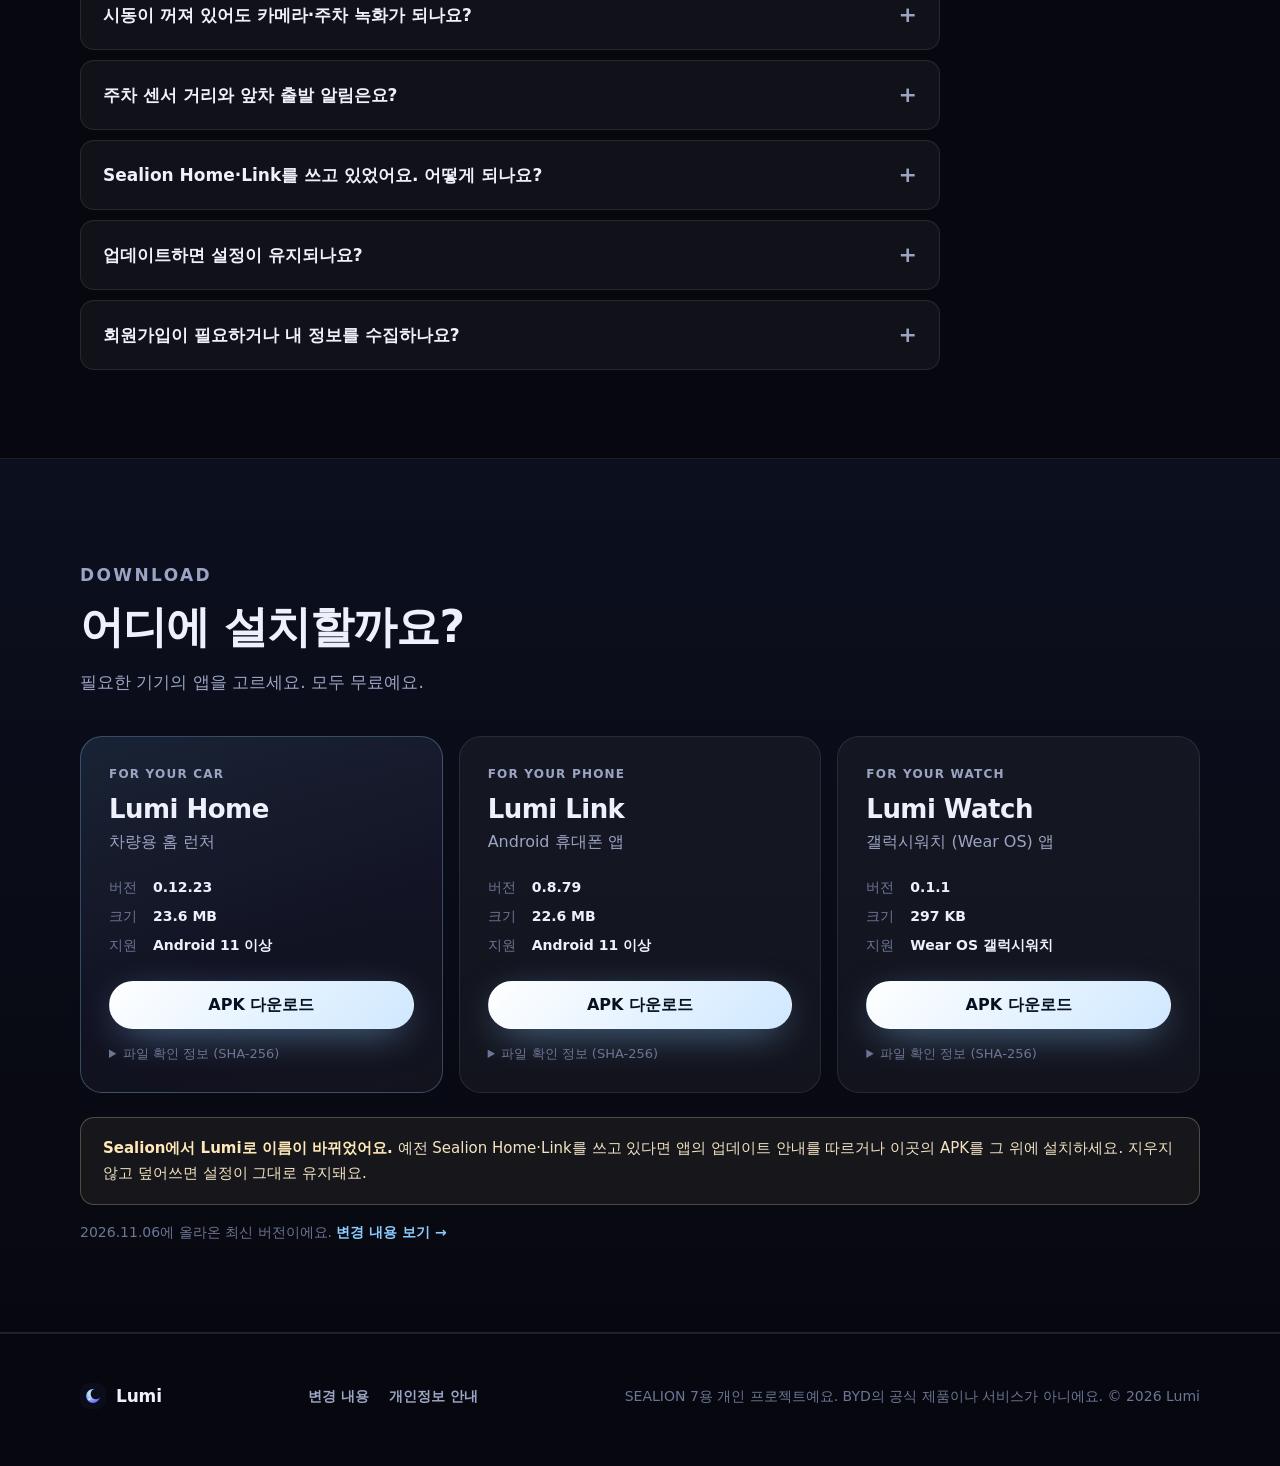
==== commit 59f41fa1: "lumi-launcher.dev: Lumi Home 0.12.23 (bus theme) + gallery Co-Authored-By: Claude Opus 5.5 <noreply@" ====
--- a/cloudflare/site/index.html
+++ b/cloudflare/site/index.html
@@ -54,11 +54,11 @@
       <div class="section-head">
         <p class="eyebrow">Themes</p>
         <h2 id="gallery-title">계절마다 바뀌는 홈 화면.</h2>
-        <p>배경과 카드 색이 함께 바뀌는 테마가 11가지 있어요. 눈, 꽃잎, 낙엽은 화면에서 실제로 움직이고, <strong>기차·지하철 테마는 차 속도에 맞춰 달리다가 차가 멈추면 역에 들어가 서요.</strong></p>
+        <p>배경과 카드 색이 함께 바뀌는 테마가 12가지 있어요. 눈, 꽃잎, 낙엽은 화면에서 실제로 움직이고, <strong>기차·지하철·버스 테마는 차 속도에 맞춰 달리다가 차가 멈추면 역이나 정류장에 들어가 서요.</strong></p>
       </div>
       <div class="theme-viewer">
         <div class="screen"><img id="theme-shot" src="assets/shots/home-aurora.webp" width="1600" height="900" alt="Lumi Home 홈 화면, 오로라 테마"></div>
-        <div class="theme-chips" aria-label="테마 고르기"><button type="button" data-theme="aurora" aria-pressed="true">오로라</button><button type="button" data-theme="spring" aria-pressed="false">봄 · 벚꽃</button><button type="button" data-theme="summer" aria-pressed="false">여름 · 바다</button><button type="button" data-theme="autumn" aria-pressed="false">가을 · 단풍</button><button type="button" data-theme="winter" aria-pressed="false">겨울 · 설경</button><button type="button" data-theme="paper" aria-pressed="false">종이 질감</button><button type="button" data-theme="christmas" aria-pressed="false">크리스마스</button><button type="button" data-theme="train" aria-pressed="false">기차 🚆</button><button type="button" data-theme="subway" aria-pressed="false">지하철 🚇</button></div>
+        <div class="theme-chips" aria-label="테마 고르기"><button type="button" data-theme="aurora" aria-pressed="true">오로라</button><button type="button" data-theme="spring" aria-pressed="false">봄 · 벚꽃</button><button type="button" data-theme="summer" aria-pressed="false">여름 · 바다</button><button type="button" data-theme="autumn" aria-pressed="false">가을 · 단풍</button><button type="button" data-theme="winter" aria-pressed="false">겨울 · 설경</button><button type="button" data-theme="paper" aria-pressed="false">종이 질감</button><button type="button" data-theme="christmas" aria-pressed="false">크리스마스</button><button type="button" data-theme="train" aria-pressed="false">기차 🚆</button><button type="button" data-theme="subway" aria-pressed="false">지하철 🚇</button><button type="button" data-theme="bus" aria-pressed="false">버스 🚌</button></div>
       </div>
       <figure class="shot-wide">
         <img src="assets/shots/themes.webp" width="1400" height="280" alt="설정의 런처 디자인 화면. 오로라, 노을, 바다, 봄·벚꽃, 여름·바다, 가을·단풍, 겨울·설경, 종이 질감, 크리스마스·눈 테마" loading="lazy">
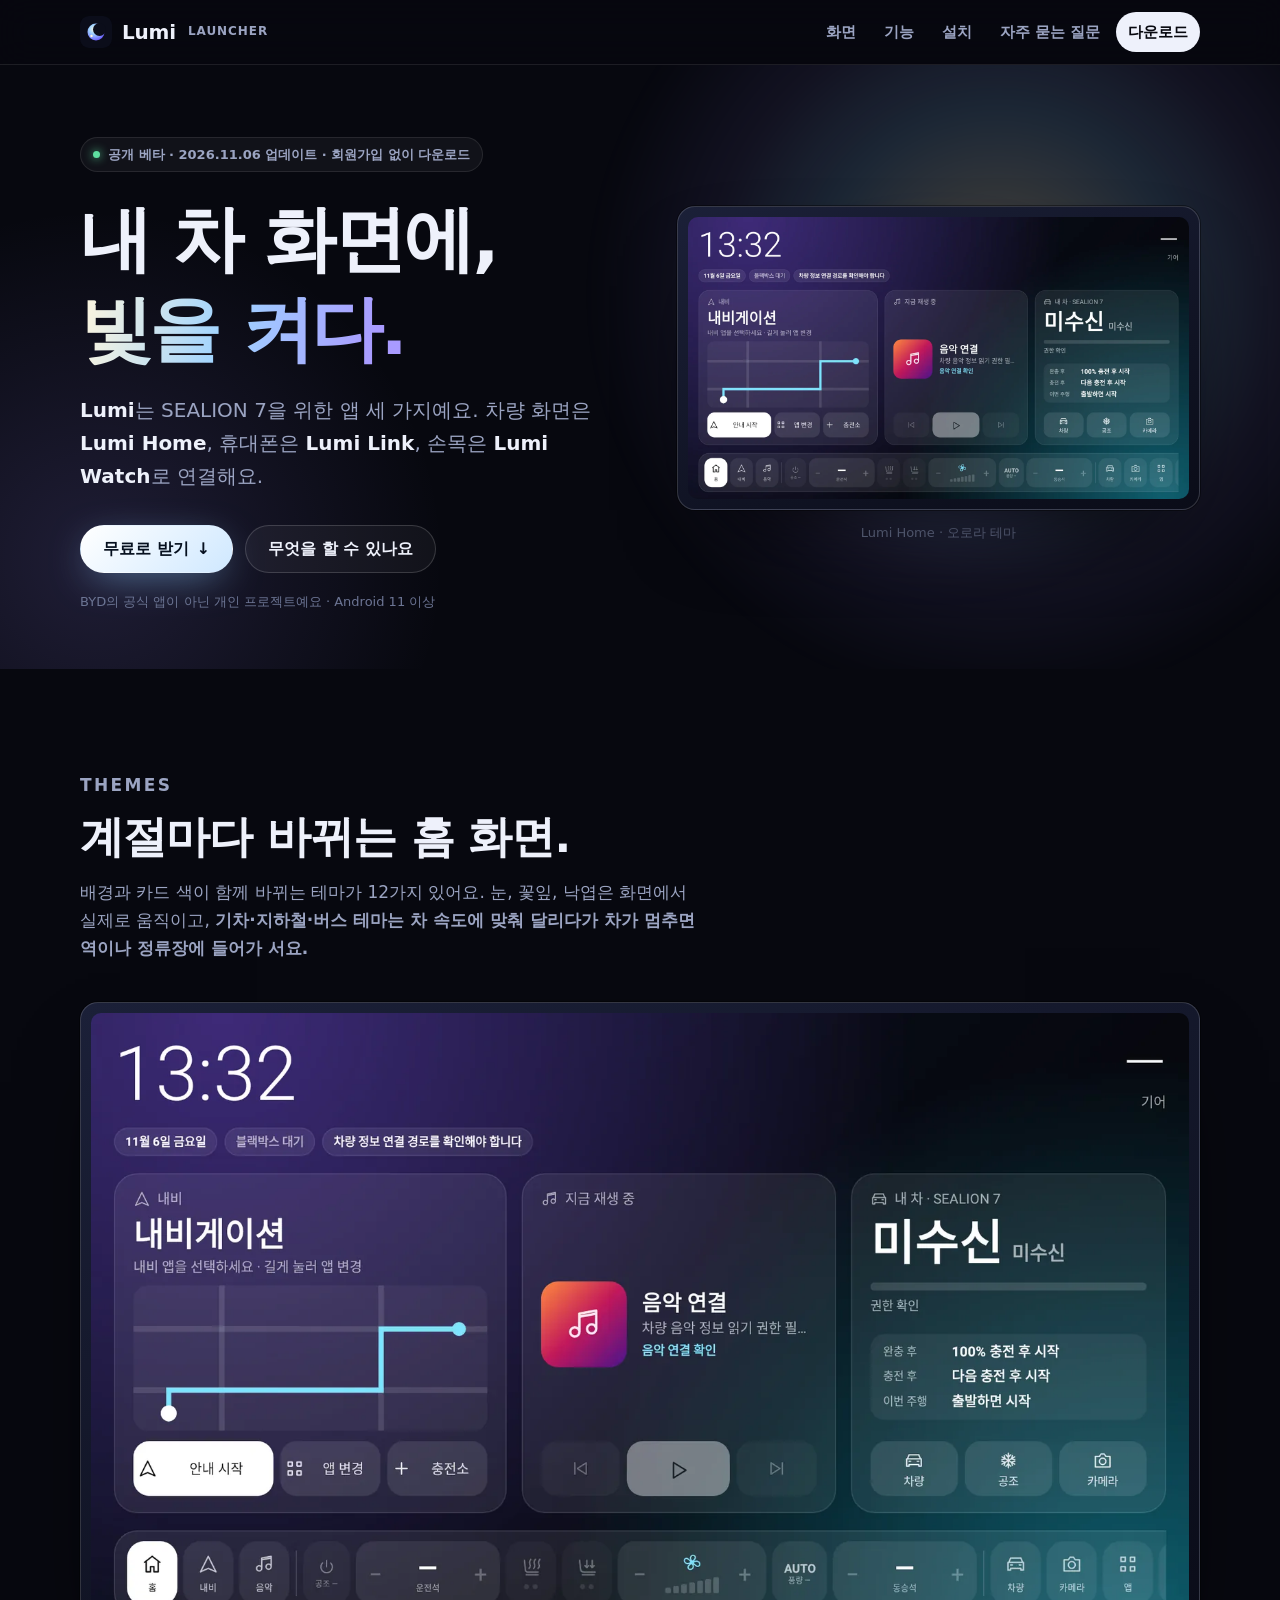
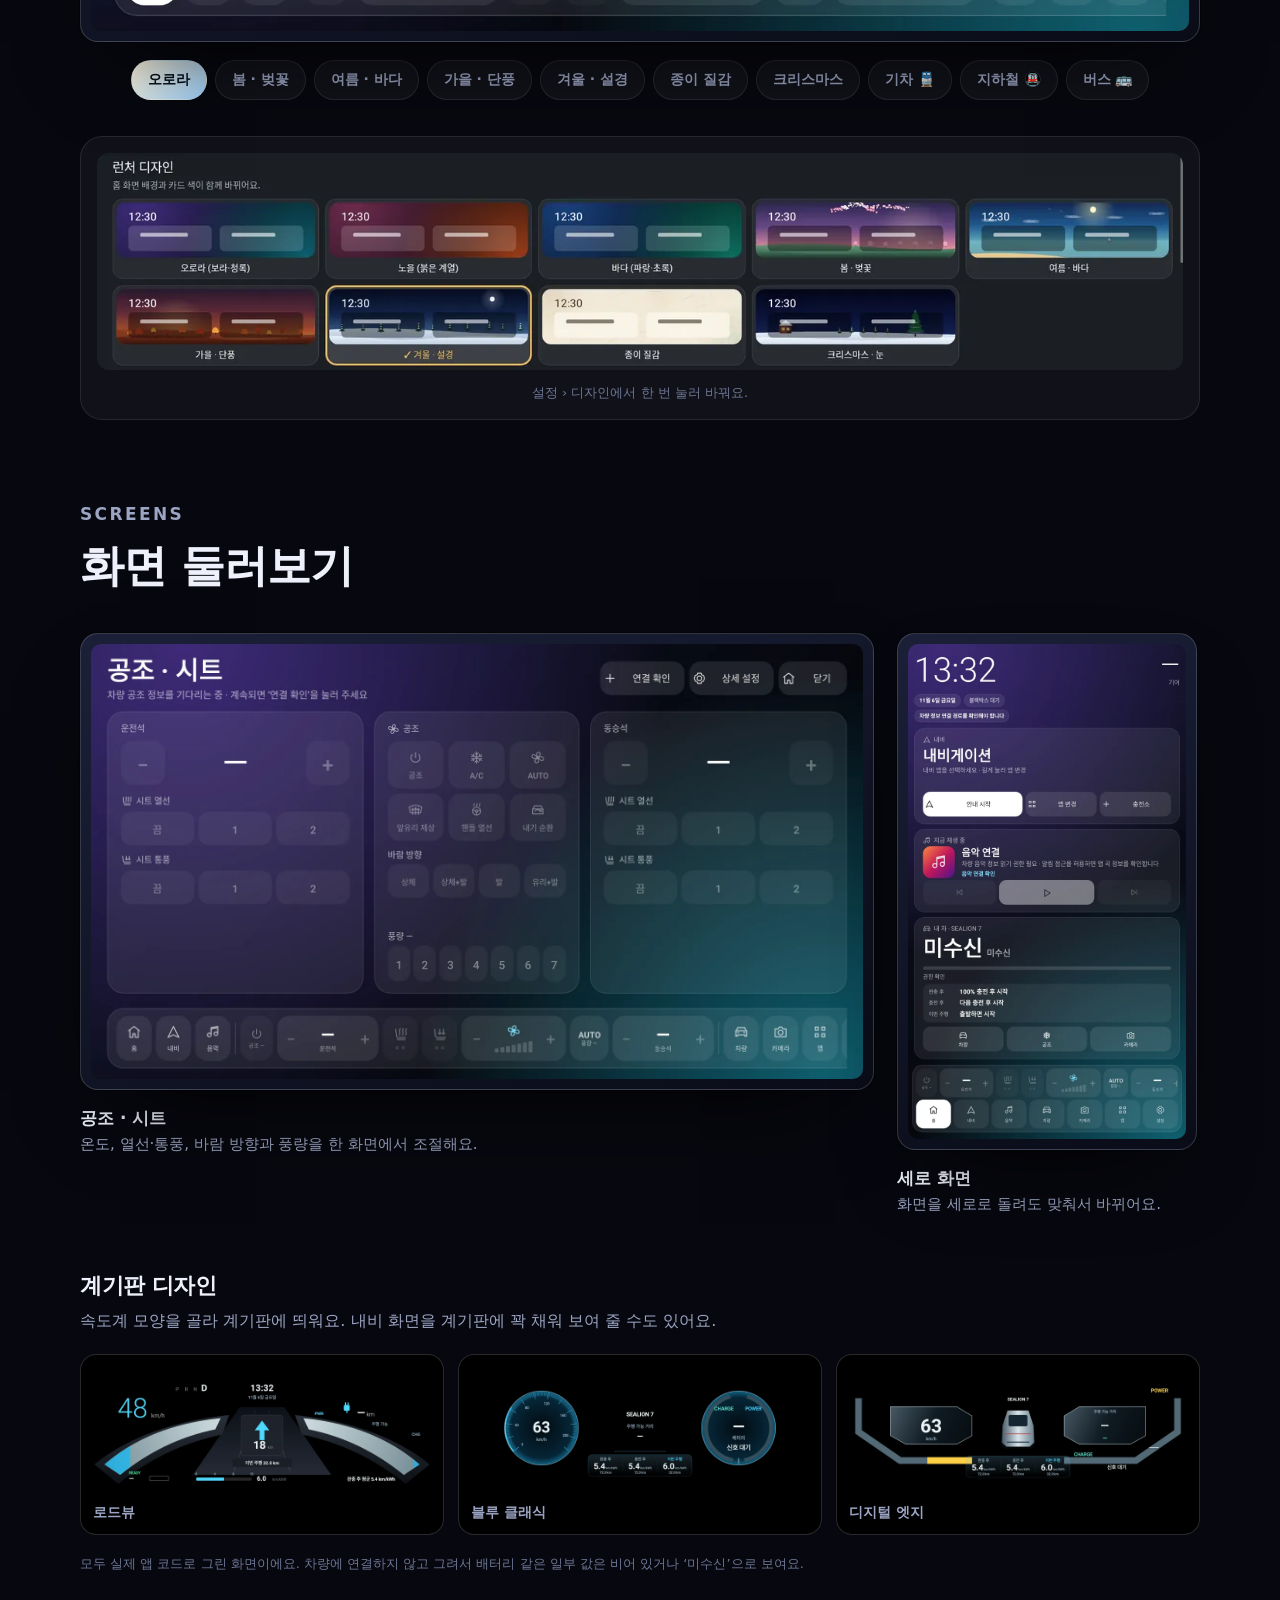
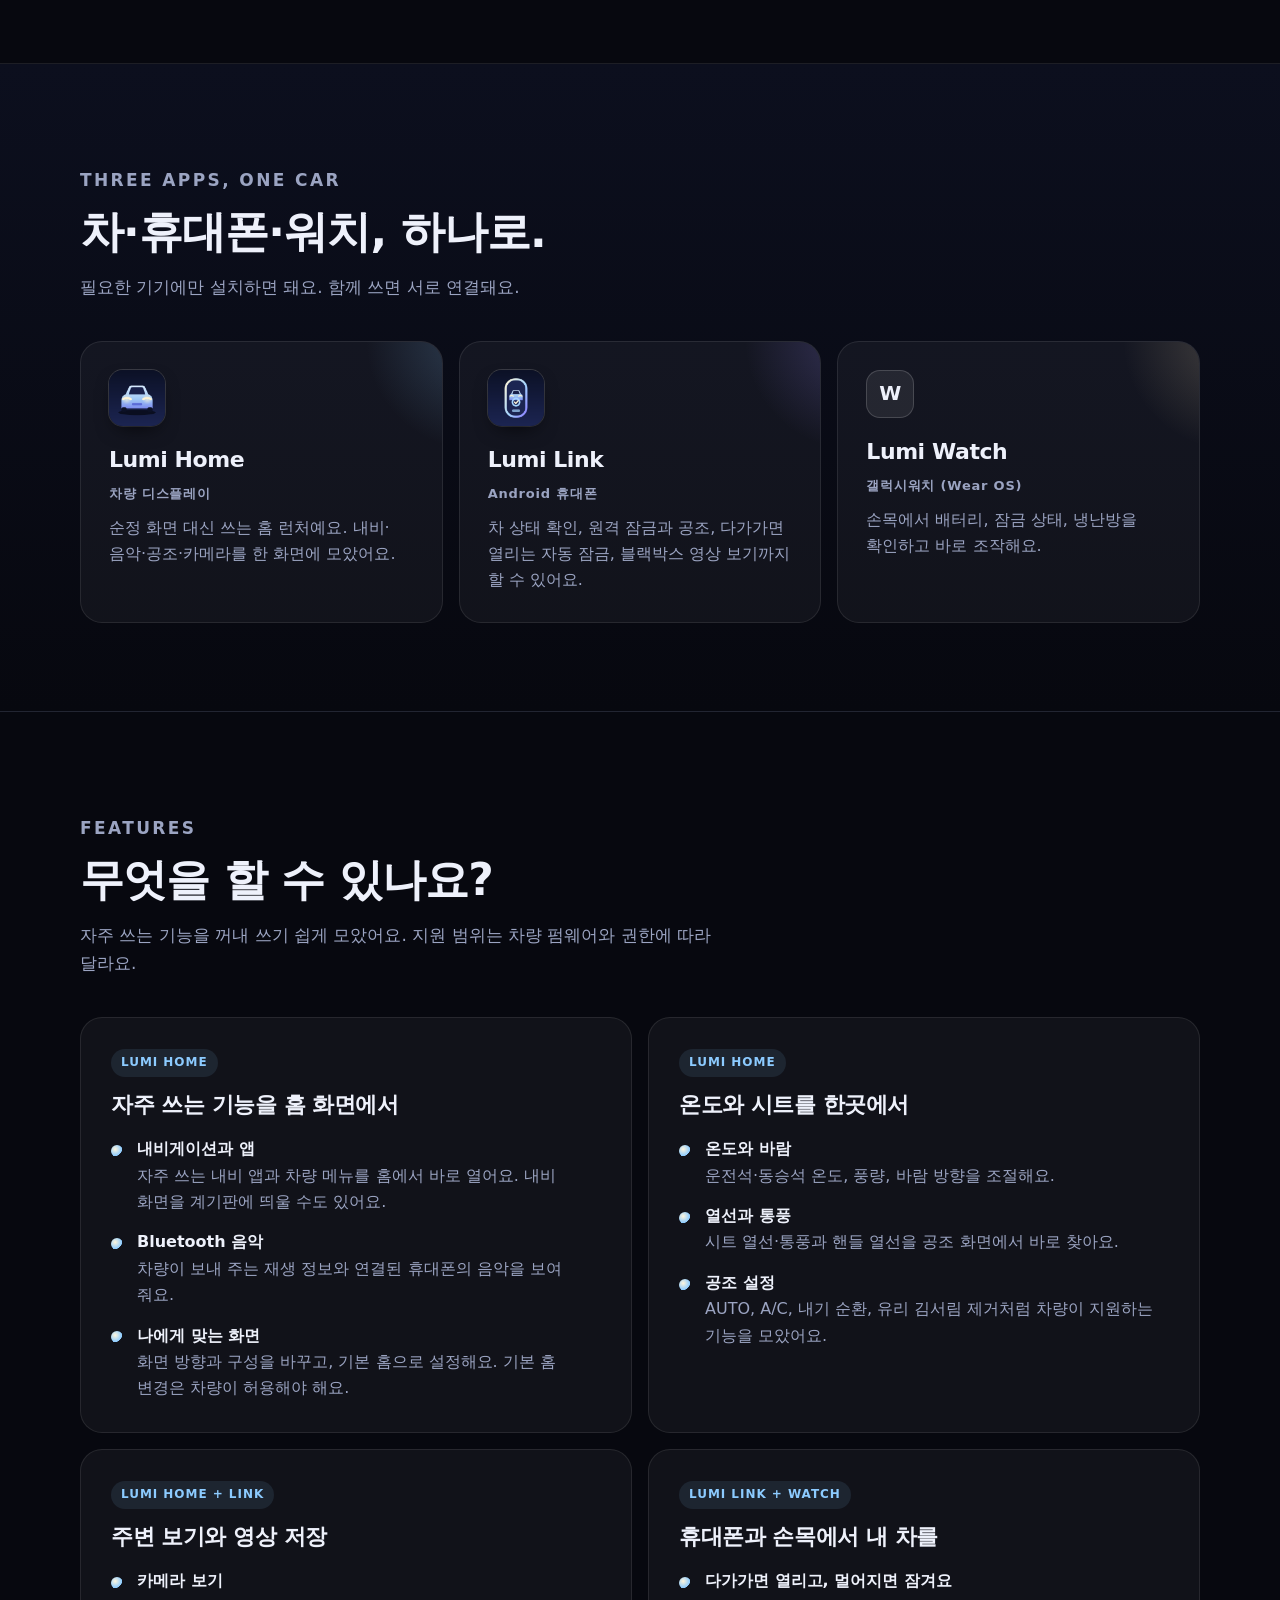
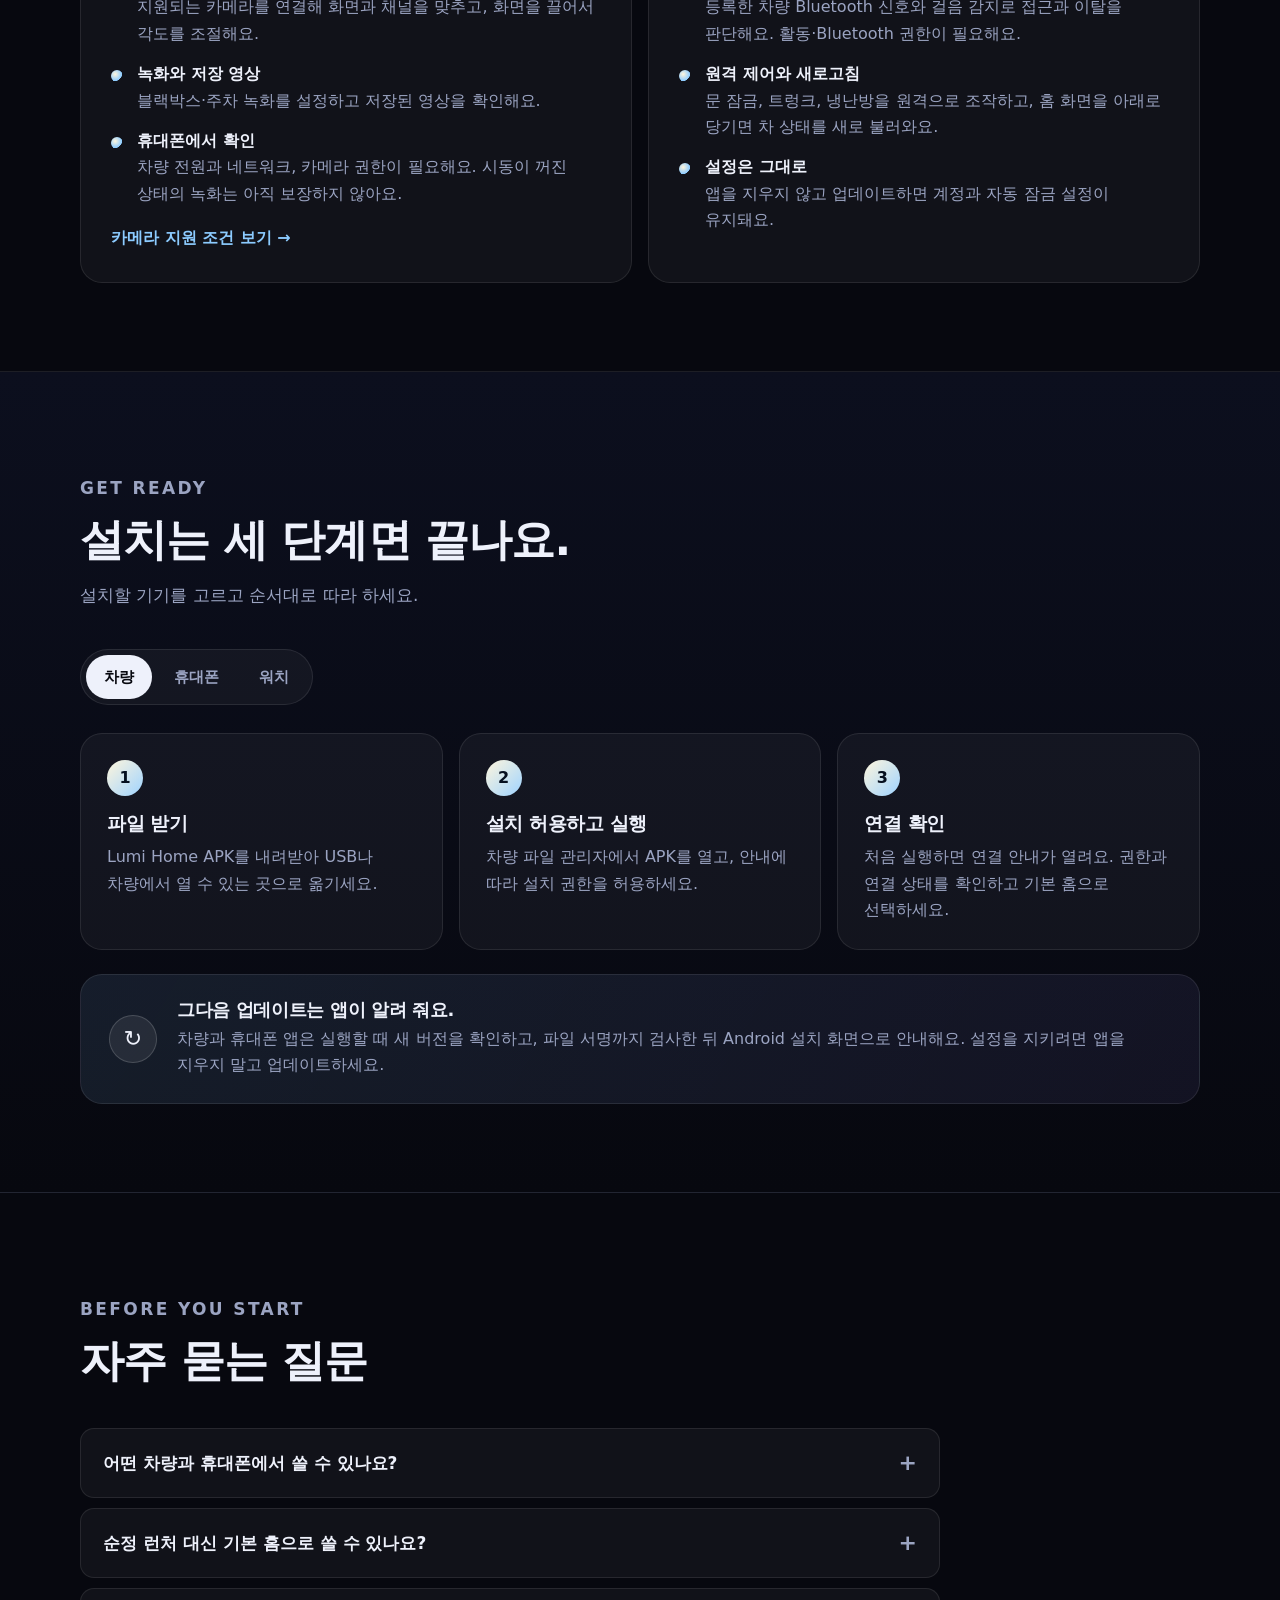
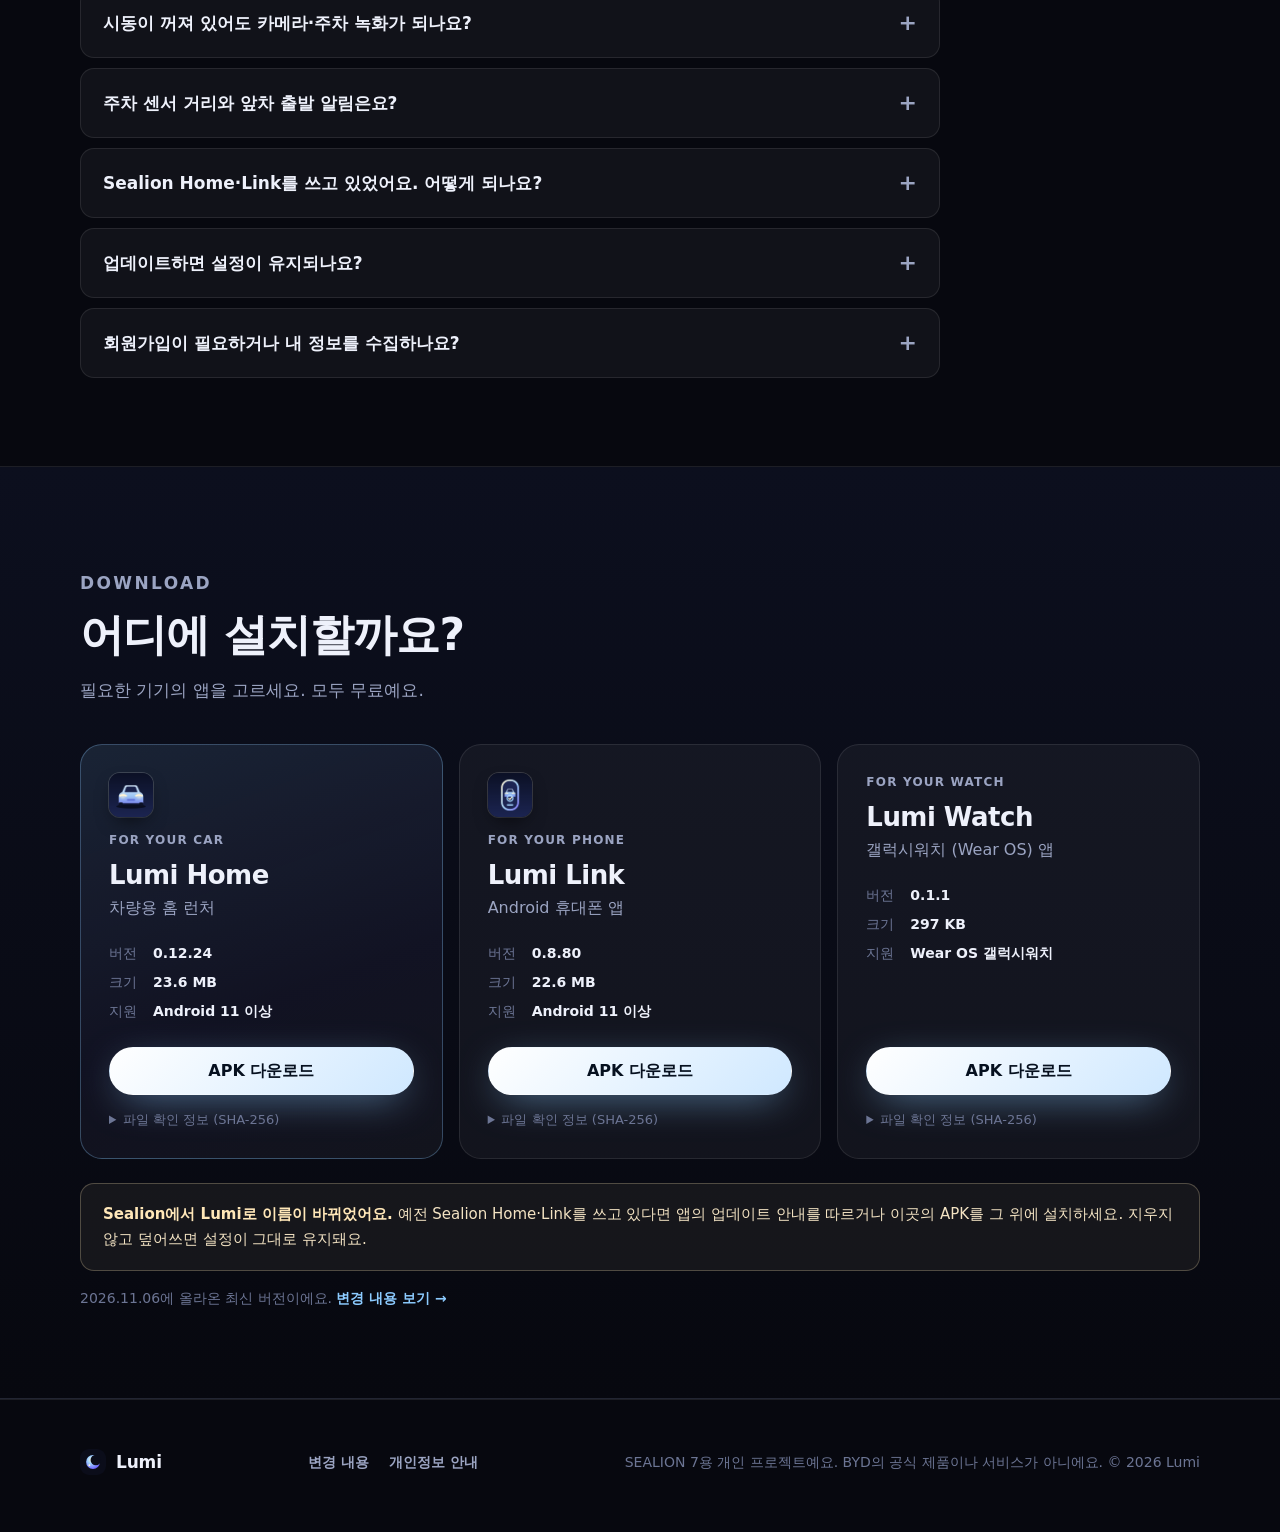
==== commit 9cf1f6ec: "lumi-launcher.dev: Home 0.12.24 / Link 0.8.80 with new app icons Co-Authored-By: Claude Opus 5.5 <no" ====
--- a/cloudflare/site/index.html
+++ b/cloudflare/site/index.html
@@ -10,7 +10,7 @@
 <meta property="og:description" content="내 차 화면에 빛을 켜다. SEALION 7용 차량 런처 · 휴대폰 · 워치 앱">
 <meta property="og:url" content="https://lumi-launcher.dev/">
 <link rel="icon" href="assets/mark.svg" type="image/svg+xml">
-<link rel="stylesheet" href="assets/site.css?v=lumi-2">
+<link rel="stylesheet" href="assets/site.css?v=lumi-3">
 </head>
 <body>
 <a class="skip-link" href="#main">본문 바로가기</a>
@@ -101,13 +101,13 @@
       </div>
       <div class="trio">
         <article class="product">
-          <div class="badge">H</div>
+          <img class="app-icon" src="assets/icons/lumi-home.png" width="56" height="56" alt="Lumi Home 아이콘">
           <h3>Lumi Home</h3>
           <p class="for">차량 디스플레이</p>
           <p>순정 화면 대신 쓰는 홈 런처예요. 내비·음악·공조·카메라를 한 화면에 모았어요.</p>
         </article>
         <article class="product link">
-          <div class="badge">L</div>
+          <img class="app-icon" src="assets/icons/lumi-link.png" width="56" height="56" alt="Lumi Link 아이콘">
           <h3>Lumi Link</h3>
           <p class="for">Android 휴대폰</p>
           <p>차 상태 확인, 원격 잠금과 공조, 다가가면 열리는 자동 잠금, 블랙박스 영상 보기까지 할 수 있어요.</p>
@@ -235,6 +235,7 @@
       </div>
       <div class="downloads">
         <article class="dl featured">
+          <img class="app-icon sm" src="assets/icons/lumi-home.png" width="44" height="44" alt="">
           <span class="for">FOR YOUR CAR</span>
           <h3>Lumi Home</h3>
           <p class="desc">차량용 홈 런처</p>
@@ -243,6 +244,7 @@
           <details><summary>파일 확인 정보 (SHA-256)</summary><p data-release="vehicle-hash">불러오는 중…</p></details>
         </article>
         <article class="dl">
+          <img class="app-icon sm" src="assets/icons/lumi-link.png" width="44" height="44" alt="">
           <span class="for">FOR YOUR PHONE</span>
           <h3>Lumi Link</h3>
           <p class="desc">Android 휴대폰 앱</p>
--- a/cloudflare/site/assets/site.css
+++ b/cloudflare/site/assets/site.css
@@ -268,3 +268,7 @@
 .cluster-grid img { width: 100%; height: auto; border-radius: 10px; }
 .cluster-grid figcaption { padding: 8px 4px 2px; font-size: 14px; font-weight: 700; color: var(--muted); }
 @media (max-width: 860px) { .cluster-grid { grid-template-columns: 1fr; } }
+
+/* App icons */
+.app-icon { position: relative; display: block; width: 56px; height: 56px; border-radius: 14px; box-shadow: 0 8px 20px -8px rgba(0,0,0,.8), 0 0 0 1px var(--line-strong); }
+.app-icon.sm { width: 44px; height: 44px; border-radius: 11px; margin-bottom: 14px; }
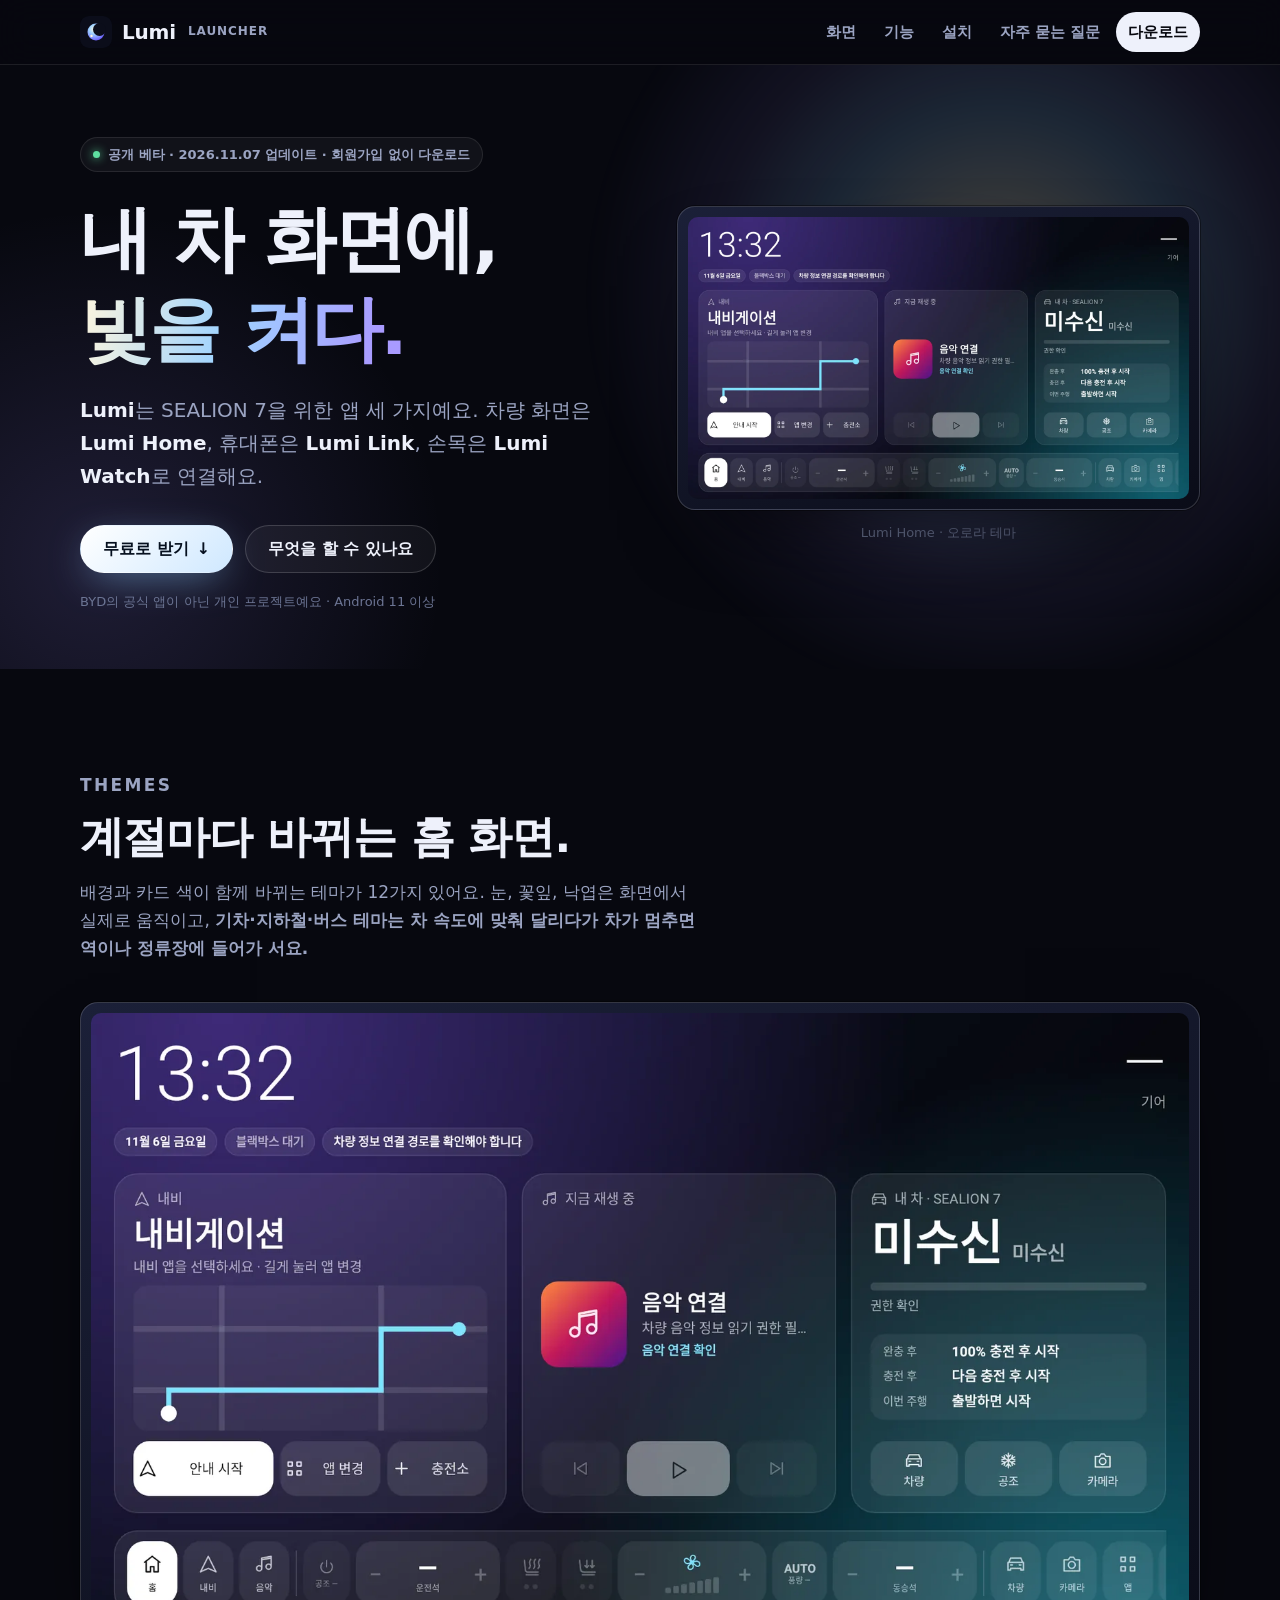
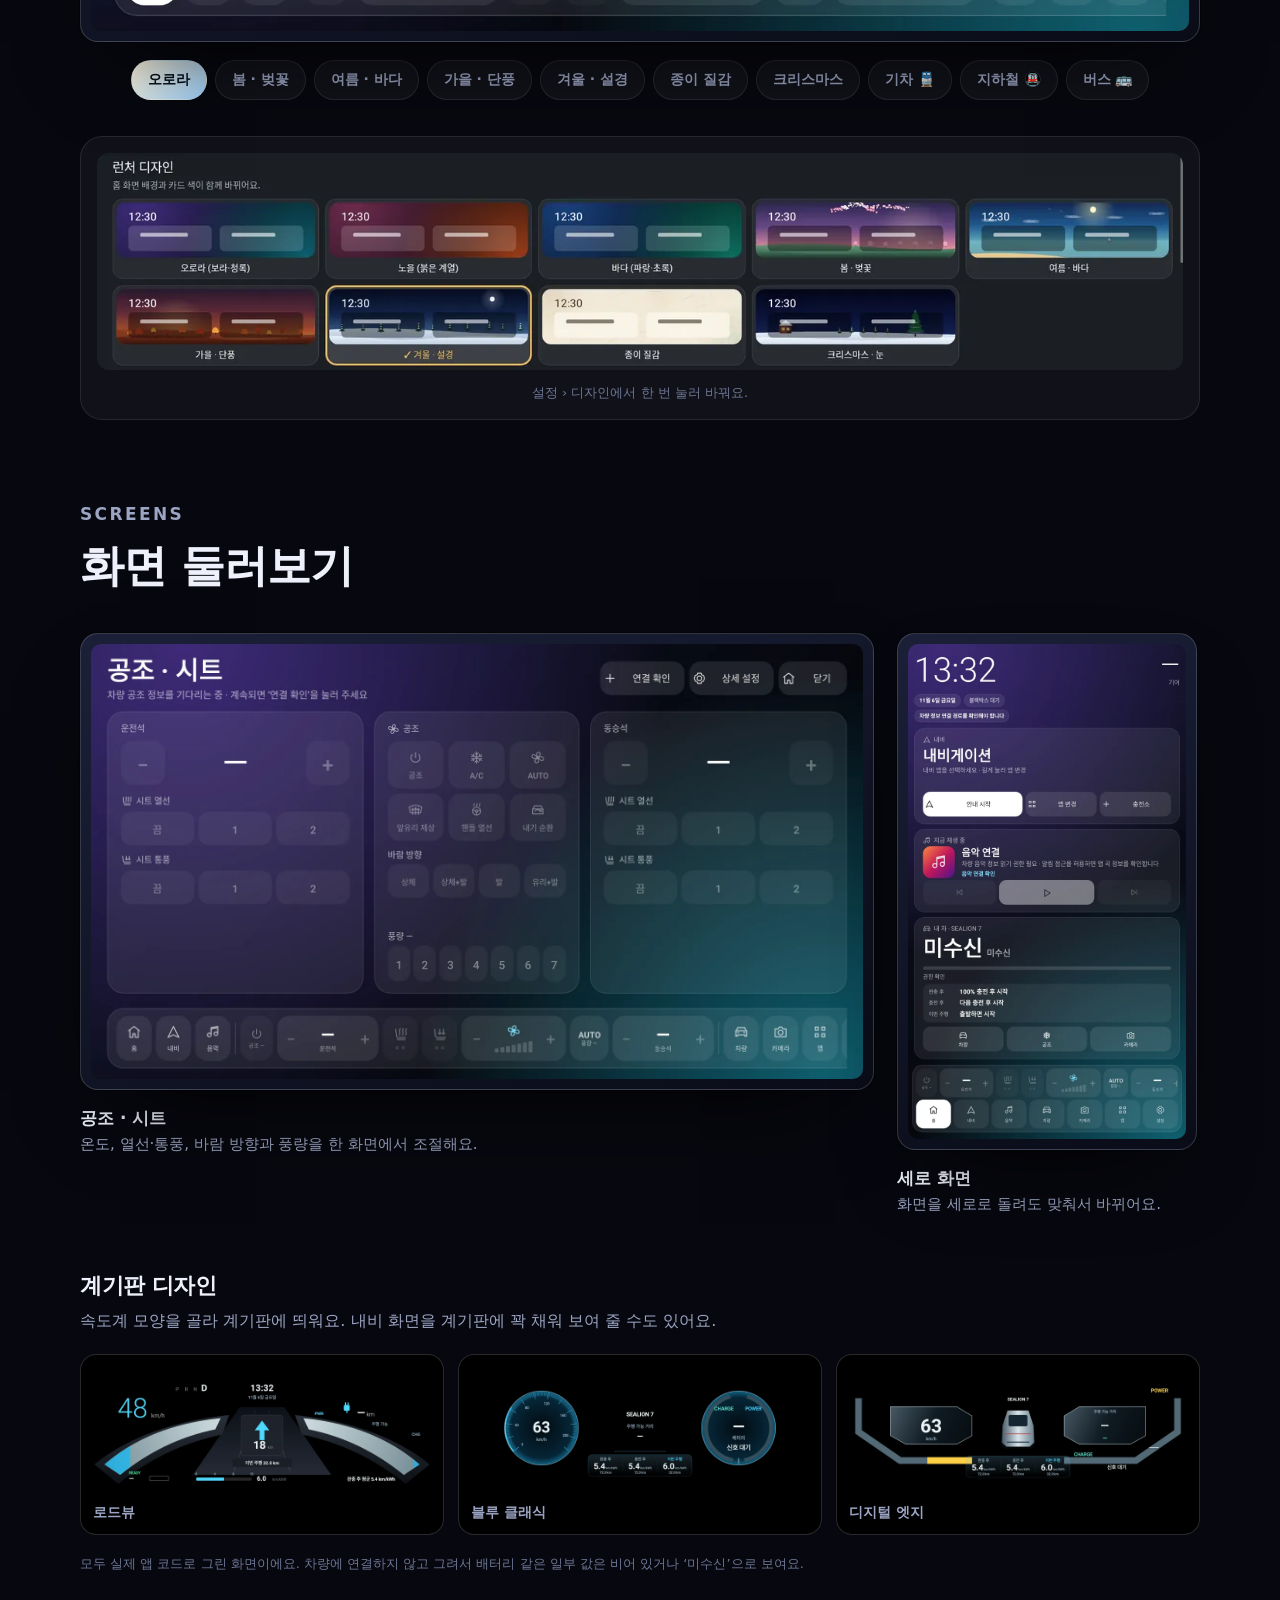
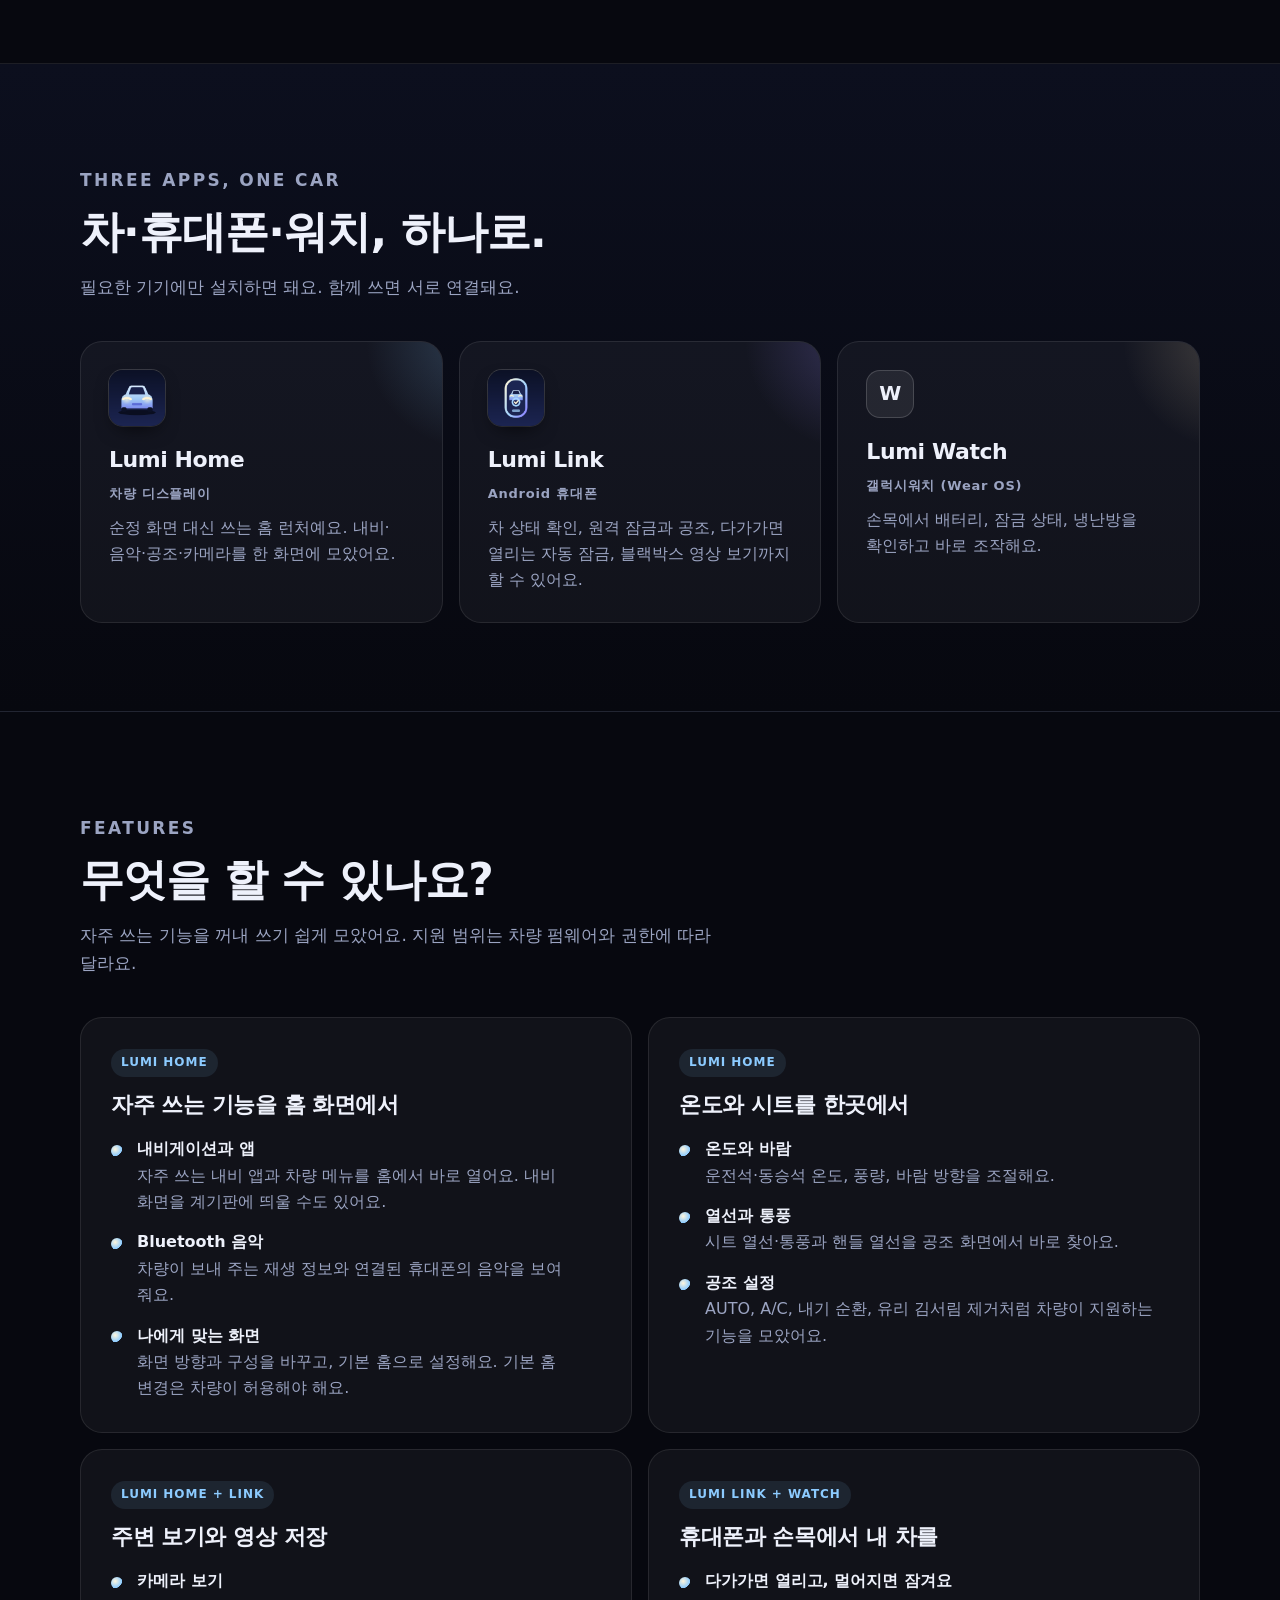
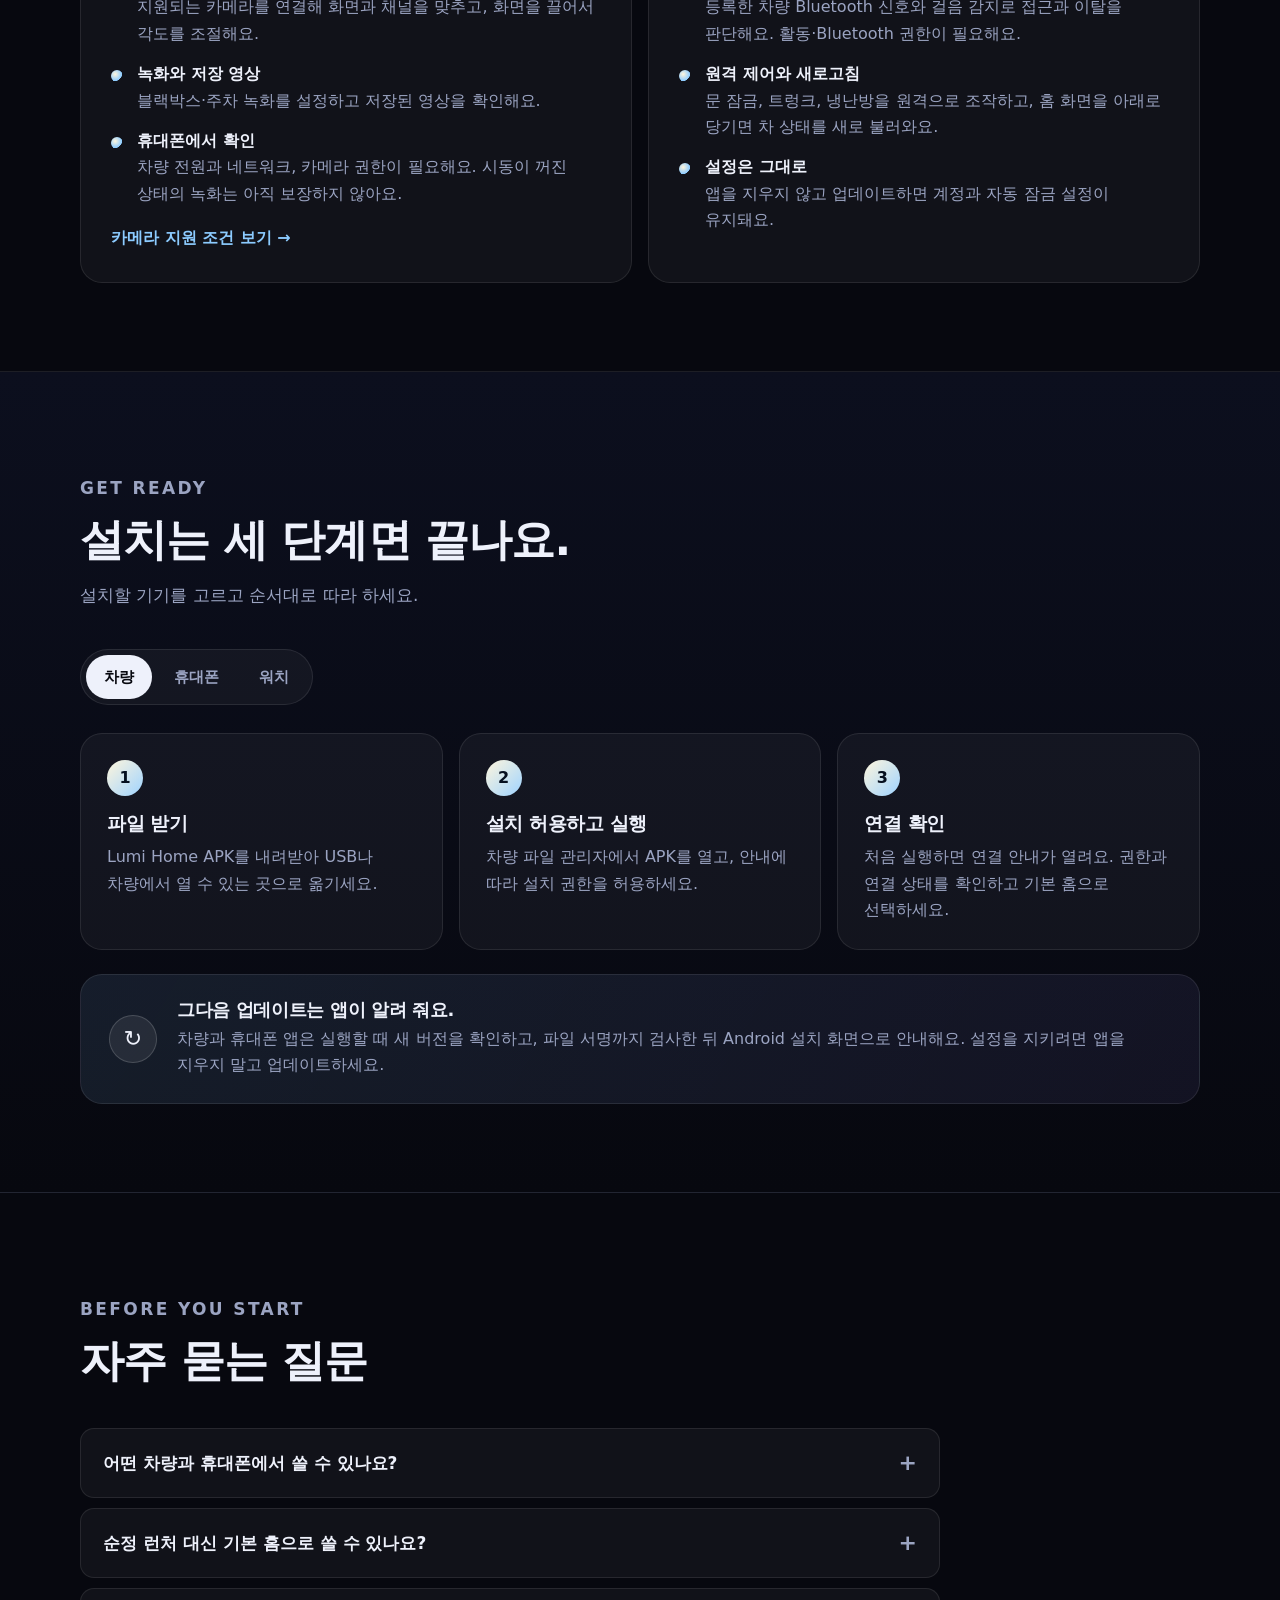
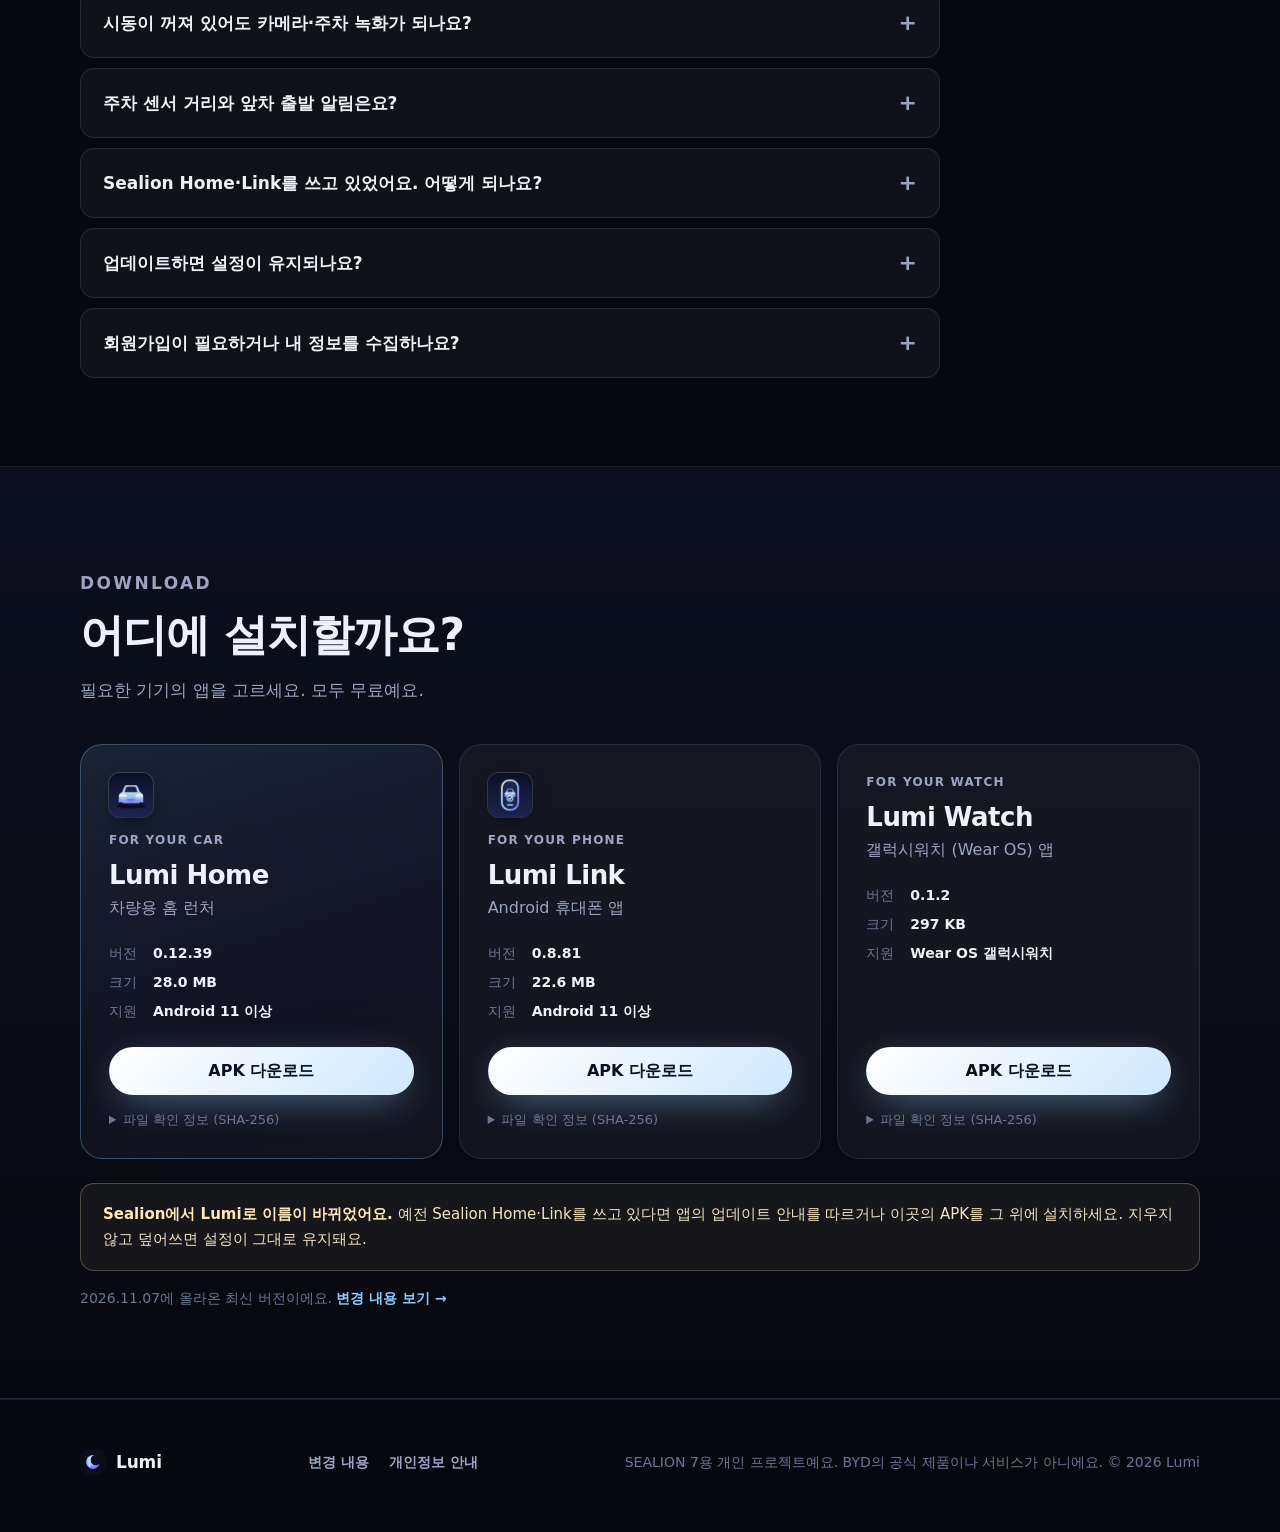
==== commit 1dc278ed: "Remove other launcher/app names from the sites; Home 0.12.39 feed Release notes reworded, the licens" ====
--- a/cloudflare/site/index.html
+++ b/cloudflare/site/index.html
@@ -256,8 +256,8 @@
           <span class="for">FOR YOUR WATCH</span>
           <h3>Lumi Watch</h3>
           <p class="desc">갤럭시워치 (Wear OS) 앱</p>
-          <dl><dt>버전</dt><dd>0.1.1</dd><dt>크기</dt><dd>297 KB</dd><dt>지원</dt><dd>Wear OS 갤럭시워치</dd></dl>
-          <a class="btn btn-primary" href="downloads/LumiWatch-0.1.1-watch-release.apk" download>APK 다운로드</a>
+          <dl><dt>버전</dt><dd>0.1.2</dd><dt>크기</dt><dd>297 KB</dd><dt>지원</dt><dd>Wear OS 갤럭시워치</dd></dl>
+          <a class="btn btn-primary" href="downloads/LumiWatch-0.1.2-watch-release.apk" download>APK 다운로드</a>
           <details><summary>파일 확인 정보 (SHA-256)</summary><p>b68e94eddda10e198ff79092c99ccf0baa68bc56e330c07535e23e4c1959f84b</p></details>
         </article>
       </div>
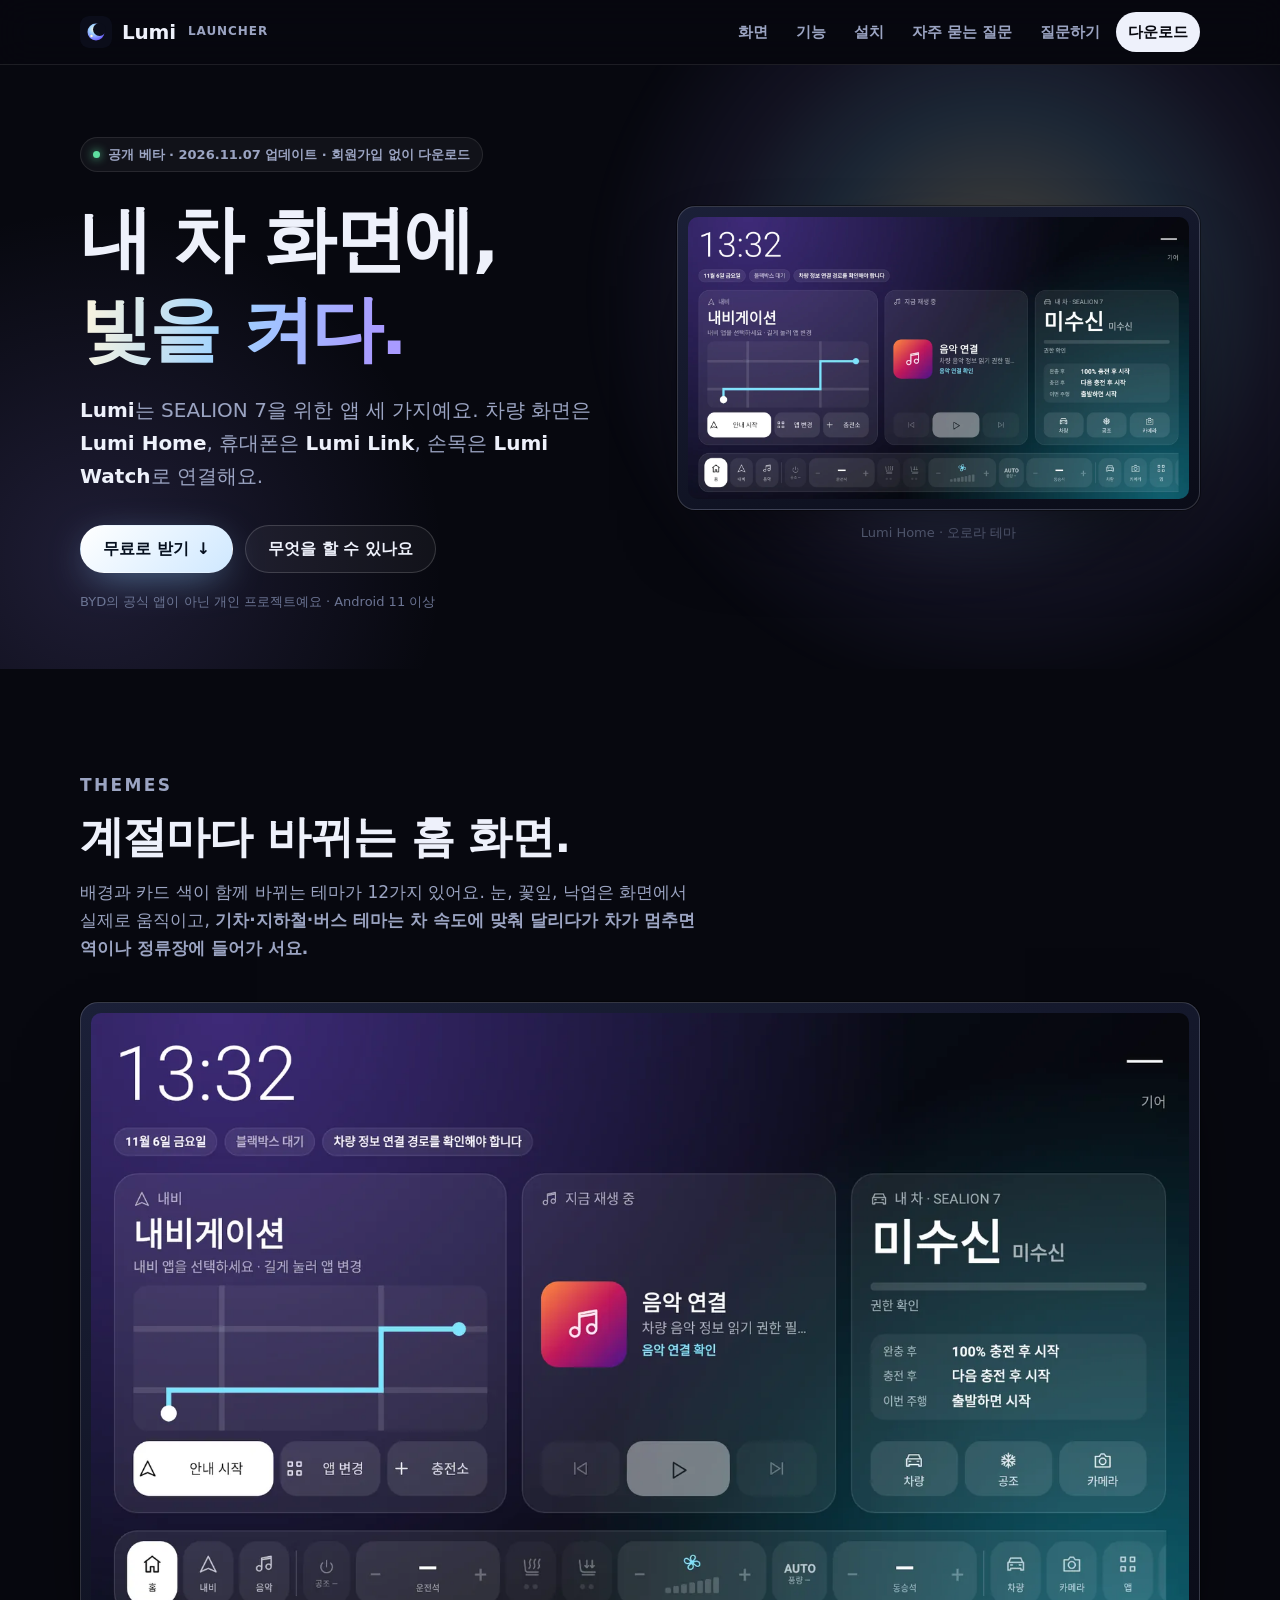
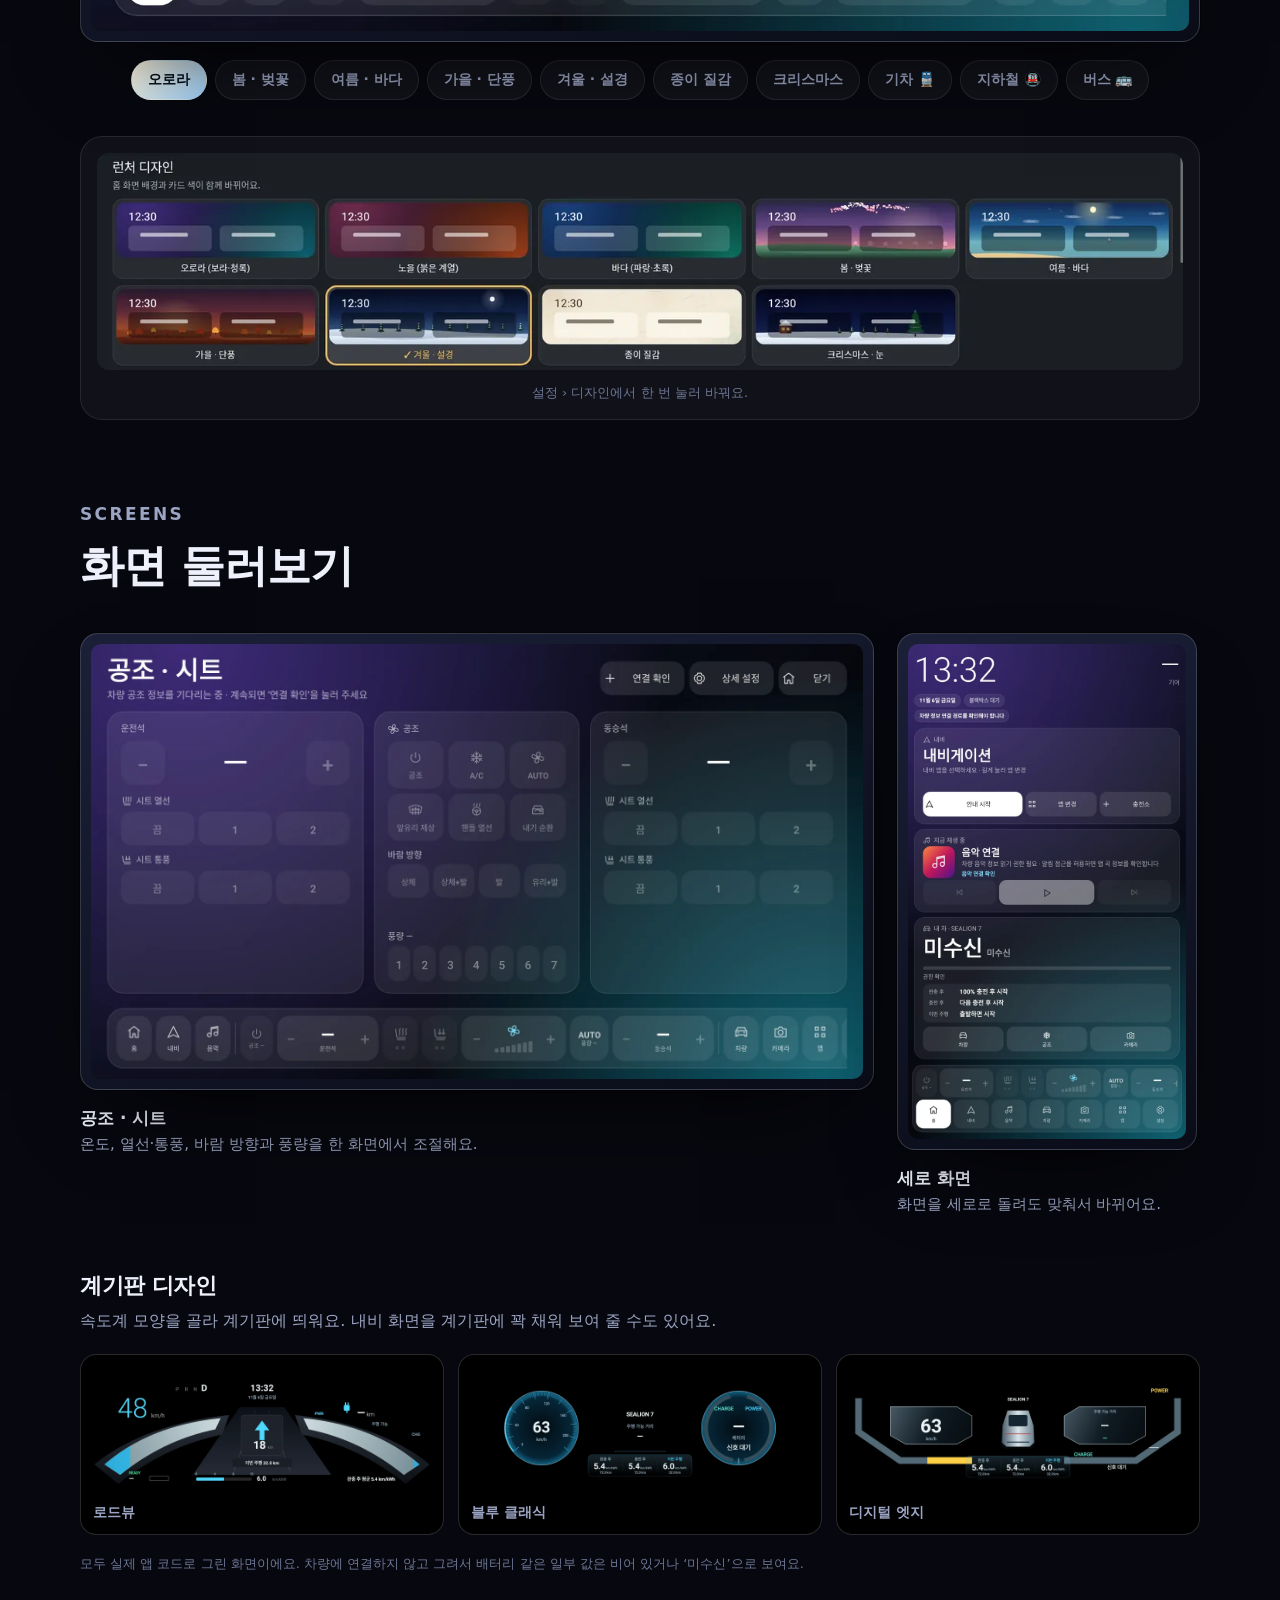
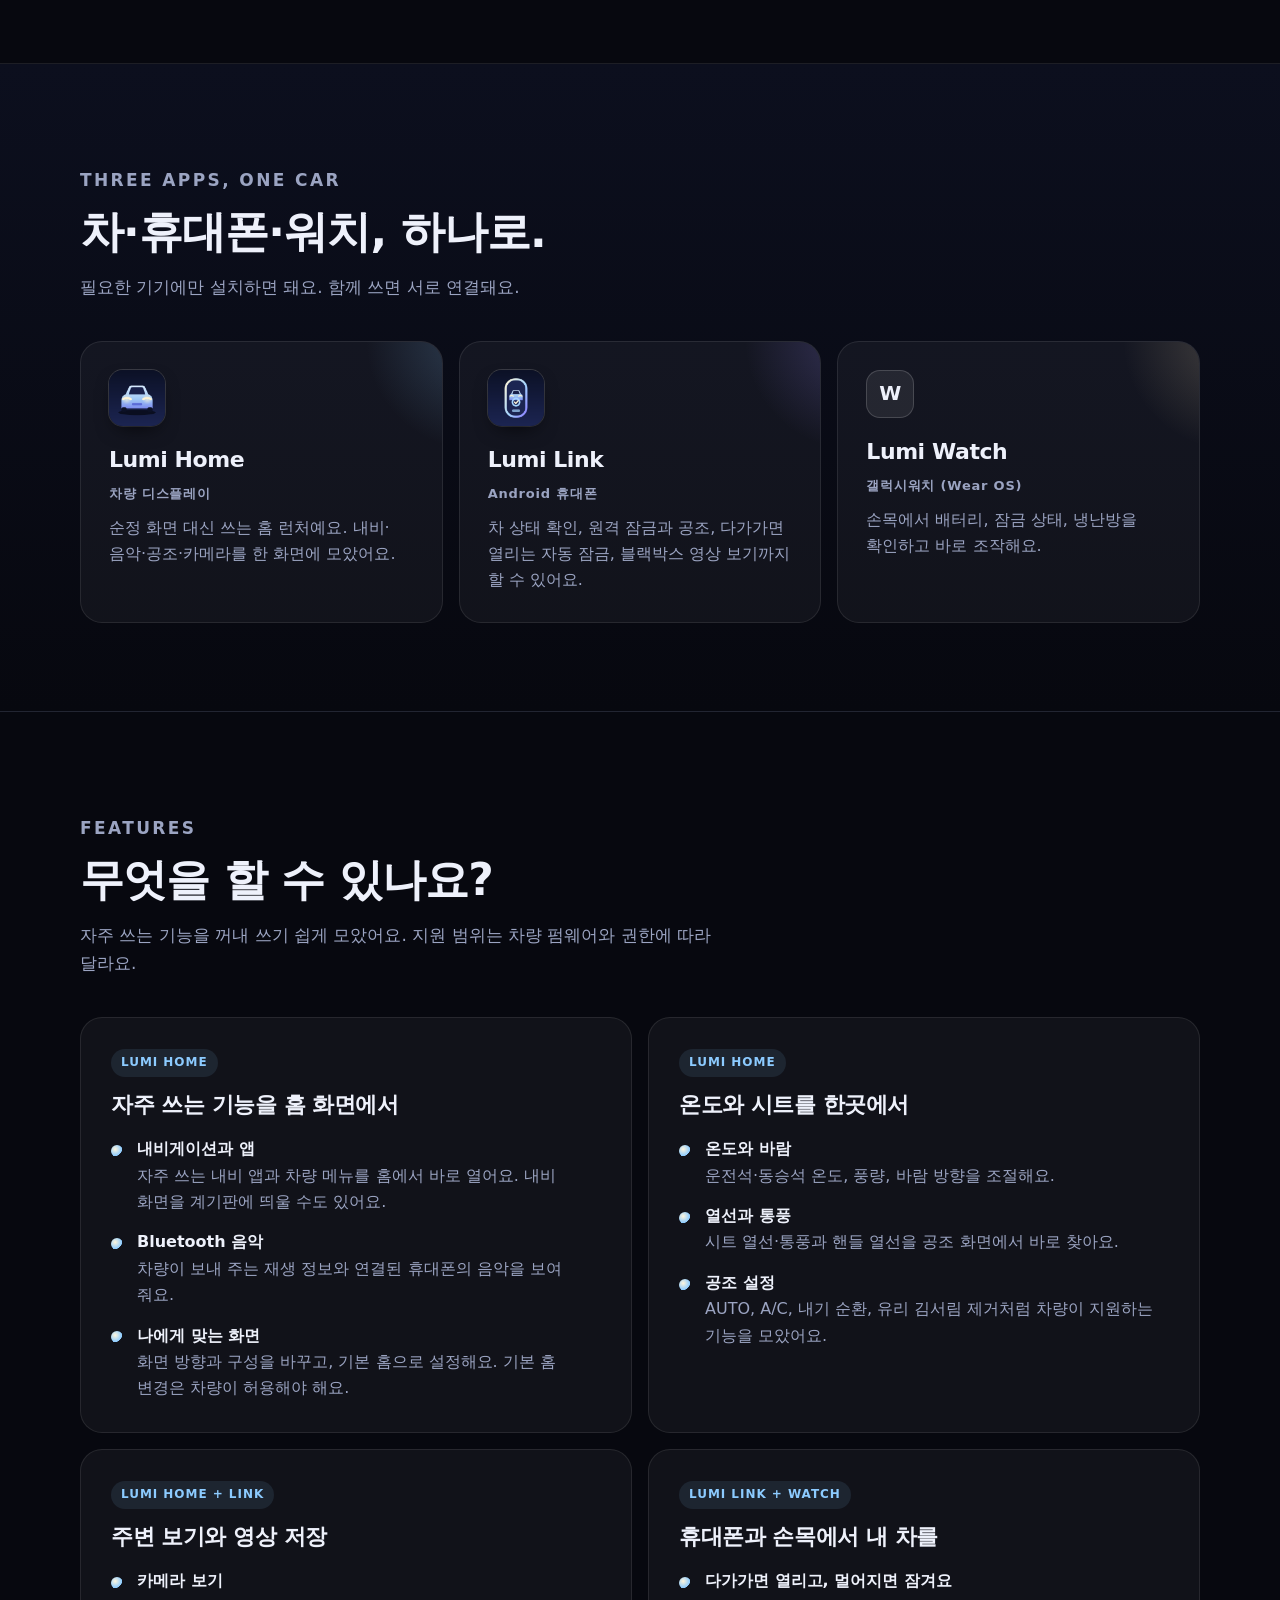
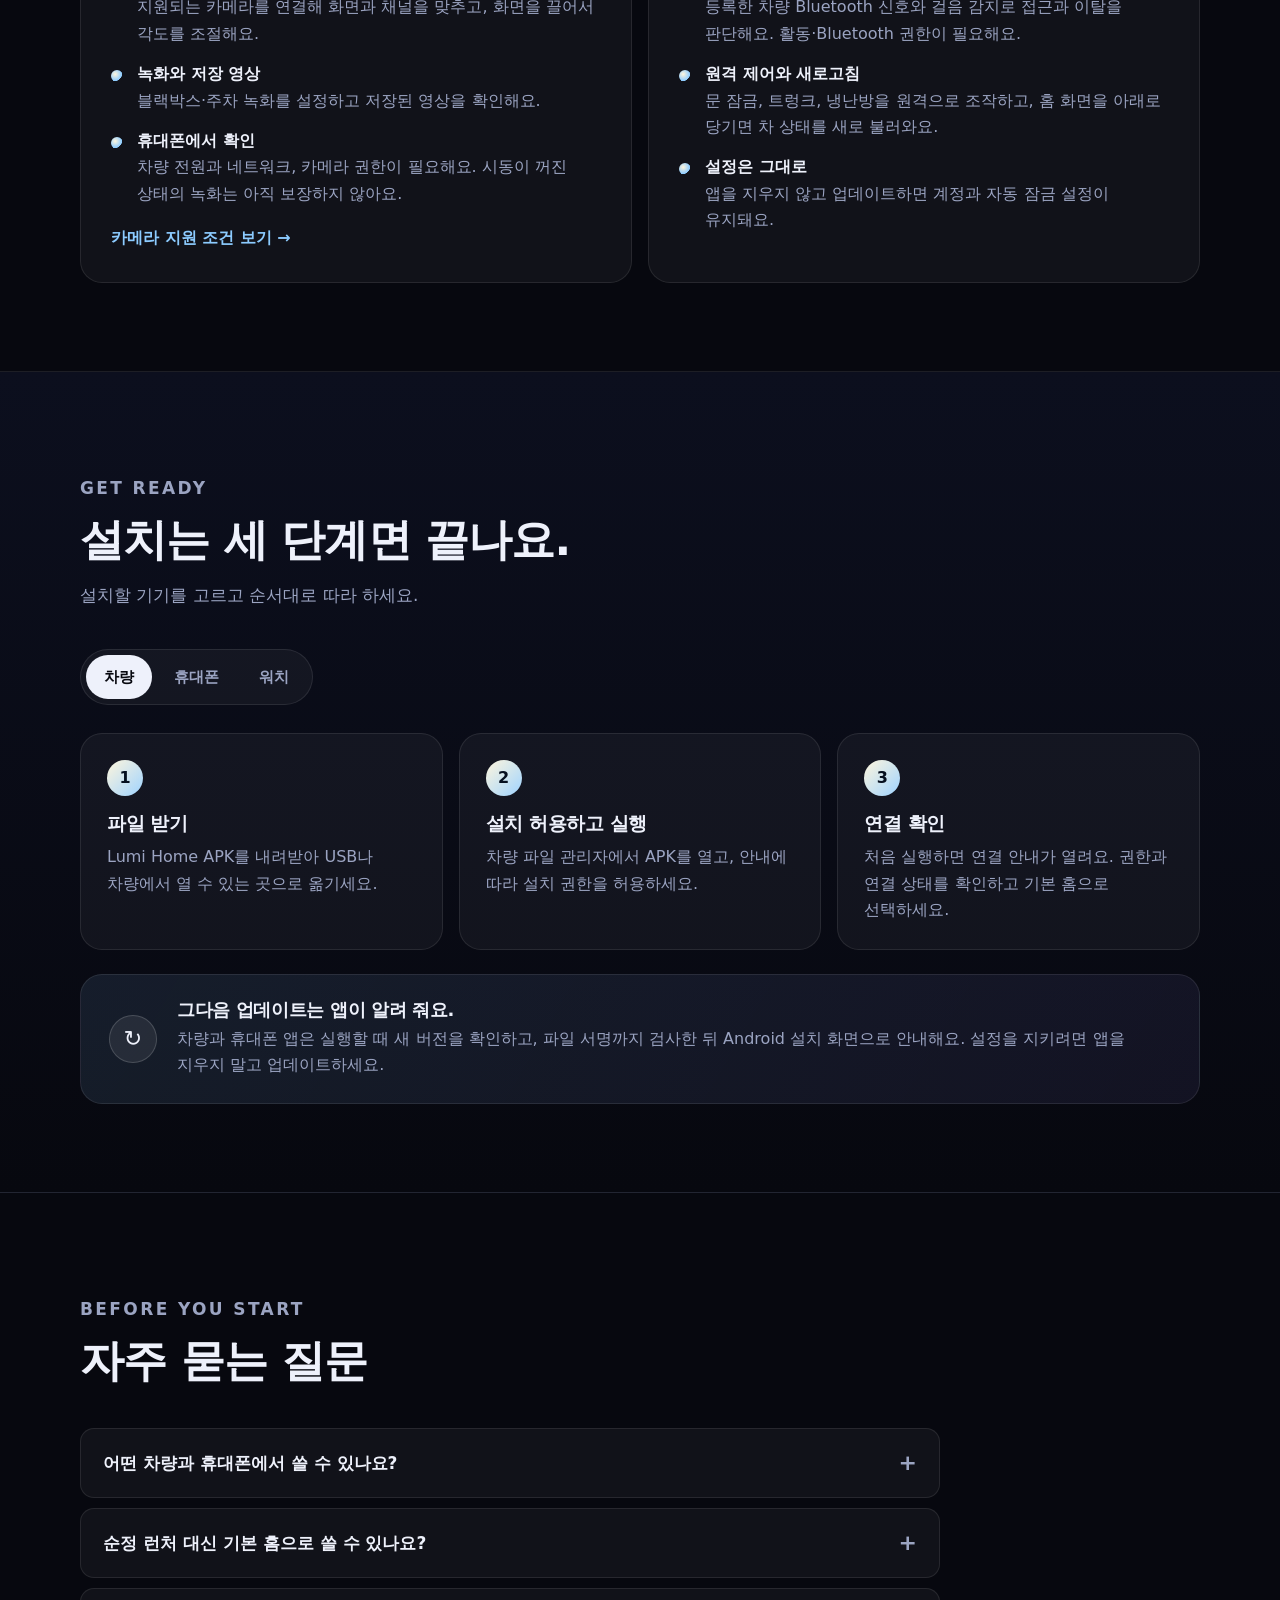
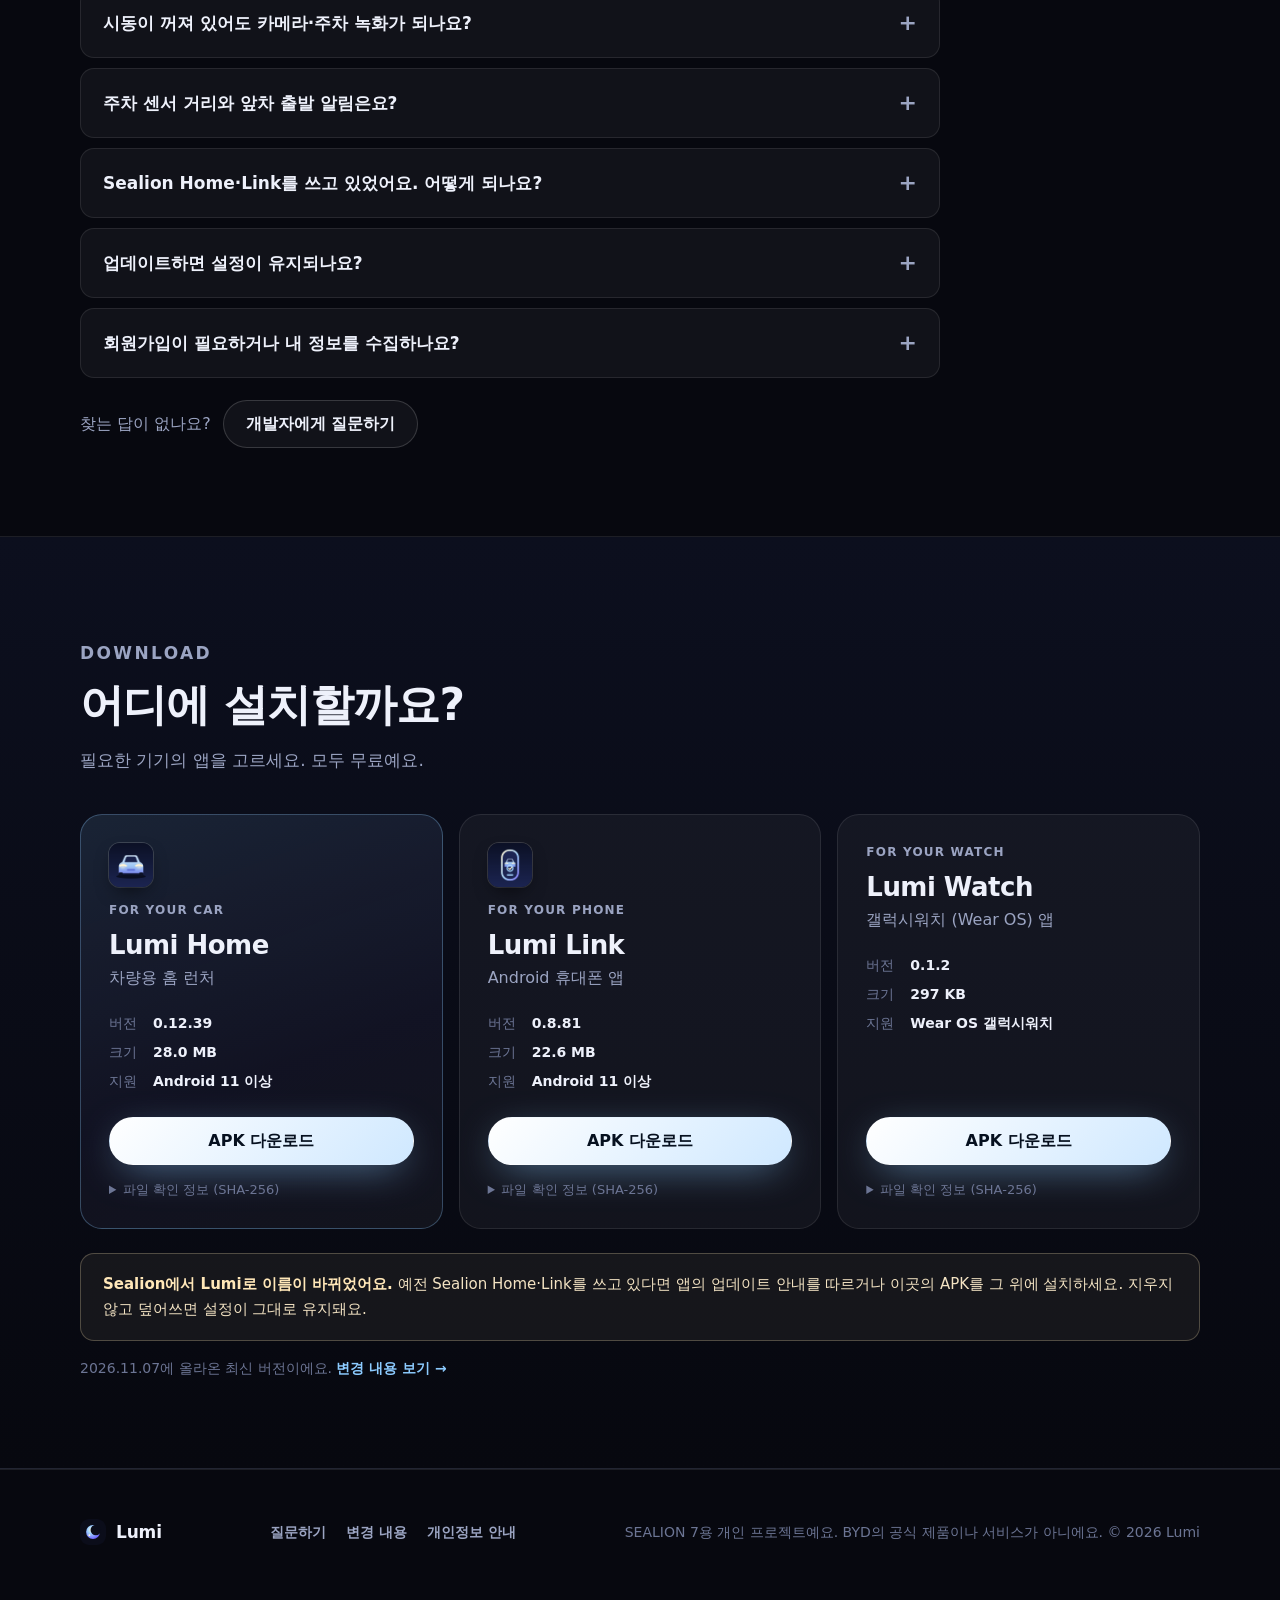
==== commit 0498375b: "lumi-launcher.dev: questions and answers (owner-only answers) Worker: /api/qna stores questions in a" ====
--- a/cloudflare/site/index.html
+++ b/cloudflare/site/index.html
@@ -10,7 +10,7 @@
 <meta property="og:description" content="내 차 화면에 빛을 켜다. SEALION 7용 차량 런처 · 휴대폰 · 워치 앱">
 <meta property="og:url" content="https://lumi-launcher.dev/">
 <link rel="icon" href="assets/mark.svg" type="image/svg+xml">
-<link rel="stylesheet" href="assets/site.css?v=lumi-3">
+<link rel="stylesheet" href="assets/site.css?v=lumi-4">
 </head>
 <body>
 <a class="skip-link" href="#main">본문 바로가기</a>
@@ -23,6 +23,7 @@
       <a href="#features">기능</a>
       <a href="#install">설치</a>
       <a href="#faq">자주 묻는 질문</a>
+      <a href="qna.html">질문하기</a>
       <a class="nav-cta" href="#download">다운로드</a>
     </nav>
   </div>
@@ -221,8 +222,9 @@
         <details><summary>주차 센서 거리와 앞차 출발 알림은요?</summary><p>차량이 거리 값과 출발 신호를 보내 줘야 해요. 신호가 들어오지 않으면 거리나 알림을 임의로 만들어 보여 주지 않아요.</p></details>
         <details><summary>Sealion Home·Link를 쓰고 있었어요. 어떻게 되나요?</summary><p>이름만 Lumi로 바뀐 같은 앱이에요. 앱의 업데이트 안내에 따라 설치하면 Lumi Home·Lumi Link로 바뀌고, 계정·차량 등록·연결·자동 잠금 설정이 그대로 유지돼요. 그다음 업데이트는 이 사이트(lumi-launcher.dev)에서 받아요.</p></details>
         <details><summary>업데이트하면 설정이 유지되나요?</summary><p>같은 앱을 지우지 않고 업데이트하면 유지돼요. 앱을 지우거나 앱 데이터를 삭제하면 다시 설정해야 해요.</p></details>
-        <details><summary>회원가입이 필요하거나 내 정보를 수집하나요?</summary><p>다운로드에는 회원가입이 필요 없어요. 이 사이트에는 광고나 방문 분석 스크립트가 없어요. 차량 계정이 필요한 기능은 앱 안에서 따로 연결해요. 자세한 내용은 <a href="privacy.html">개인정보 안내</a>를 확인하세요.</p></details>
-      </div>
+        <details><summary>회원가입이 필요하거나 내 정보를 수집하나요?</summary><p>다운로드에는 회원가입이 필요 없어요. 이 사이트에는 광고나 방문 분석 스크립트가 없어요. 질문하기에는 쓴 이름(선택)과 질문만 저장돼요. 차량 계정이 필요한 기능은 앱 안에서 따로 연결해요. 자세한 내용은 <a href="privacy.html">개인정보 안내</a>를 확인하세요.</p></details>
+      </div>
+      <p class="faq-more">찾는 답이 없나요? <a class="btn btn-ghost" href="qna.html">개발자에게 질문하기</a></p>
     </div>
   </section>
 
@@ -271,6 +273,7 @@
   <div class="wrap">
     <a class="brand" href="#top"><img src="assets/mark.svg" alt="">Lumi</a>
     <nav aria-label="사이트 정보">
+      <a href="qna.html">질문하기</a>
       <a href="release-notes.html">변경 내용</a>
       <a href="privacy.html">개인정보 안내</a>
     </nav>
--- a/cloudflare/site/assets/site.css
+++ b/cloudflare/site/assets/site.css
@@ -272,3 +272,42 @@
 /* App icons */
 .app-icon { position: relative; display: block; width: 56px; height: 56px; border-radius: 14px; box-shadow: 0 8px 20px -8px rgba(0,0,0,.8), 0 0 0 1px var(--line-strong); }
 .app-icon.sm { width: 44px; height: 44px; border-radius: 11px; margin-bottom: 14px; }
+
+/* Questions and answers */
+[hidden] { display: none !important; }
+.qna-form { margin-top: 32px; display: grid; gap: 18px; padding: 24px; border-radius: var(--radius); background: var(--surface); border: 1px solid var(--line); }
+.qna-field { display: grid; gap: 8px; font-weight: 700; position: relative; }
+.qna-field small, .qna-check small { color: var(--faint); font-weight: 500; }
+.qna-field input, .qna-field textarea, .qna-answer {
+  width: 100%; font: inherit; font-weight: 400; color: var(--ink); background: rgba(0, 0, 0, .28); border: 1px solid var(--line-strong);
+  border-radius: var(--radius-sm); padding: 12px 14px; resize: vertical; }
+.qna-field input:focus, .qna-field textarea:focus, .qna-answer:focus { outline: 2px solid var(--accent); outline-offset: 1px; border-color: transparent; }
+.qna-count { justify-self: end; font-size: 12px; }
+.qna-check { display: flex; gap: 10px; align-items: flex-start; color: var(--ink); cursor: pointer; }
+.qna-check input { margin-top: 5px; accent-color: var(--accent); width: 18px; height: 18px; flex: none; }
+.qna-hp { position: absolute; left: -10000px; width: 1px; height: 1px; overflow: hidden; }
+.doc-main .qna-note { margin: 0; font-size: 14px; color: var(--faint); }
+.qna-actions { display: flex; flex-wrap: wrap; gap: 10px; align-items: center; }
+.qna-actions .btn { min-height: 44px; }
+.qna-status { color: var(--accent); font-size: 14px; }
+.qna-section { margin-top: 8px; }
+.doc-main .qna-sub { font-size: 14px; color: var(--faint); }
+.qna-list { display: grid; gap: 12px; margin-top: 18px; }
+.qna-card { padding: 20px 22px; border-radius: var(--radius-sm); background: var(--surface); border: 1px solid var(--line); display: grid; gap: 12px; min-width: 0; }
+.doc-main .qna-meta { margin: 0; display: flex; flex-wrap: wrap; gap: 6px 12px; align-items: center; font-size: 13px; color: var(--faint); }
+.qna-badge { padding: 2px 9px; border-radius: 999px; border: 1px solid var(--line-strong); color: var(--muted); font-size: 12px; }
+.qna-badge.is-done { color: var(--accent); border-color: rgba(140, 203, 255, .45); }
+.doc-main .qna-q { margin: 0; color: var(--ink); font-weight: 600; white-space: pre-wrap; overflow-wrap: anywhere; }
+.qna-a { padding: 14px 16px; border-radius: 12px; background: rgba(140, 203, 255, .07); border-left: 3px solid var(--accent); }
+.doc-main .qna-a-head { margin: 0 0 6px; font-size: 12px; font-weight: 700; color: var(--accent); }
+.doc-main .qna-a-body { margin: 0; white-space: pre-wrap; overflow-wrap: anywhere; color: var(--ink); }
+.doc-main .qna-empty { margin: 0; color: var(--faint); }
+.qna-more { margin-top: 16px; }
+.qna-tabs { margin-top: 32px; display: flex; flex-wrap: wrap; gap: 8px; }
+.qna-tabs button { font: inherit; font-weight: 700; color: var(--muted); background: var(--surface); border: 1px solid var(--line); border-radius: 999px; padding: 9px 16px; cursor: pointer; min-height: 44px; }
+.qna-tabs button[aria-selected="true"] { color: var(--accent-ink); background: var(--accent); border-color: transparent; }
+.qna-tabs b { margin-left: 4px; }
+.qna-tabs .qna-logout { margin-left: auto; }
+.qna-danger { color: #ffb3b3; }
+@media (max-width: 560px) { .qna-form { padding: 18px; } .qna-tabs .qna-logout { margin-left: 0; } }
+.faq-more { margin-top: 22px; display: flex; flex-wrap: wrap; gap: 12px; align-items: center; color: var(--muted); }
